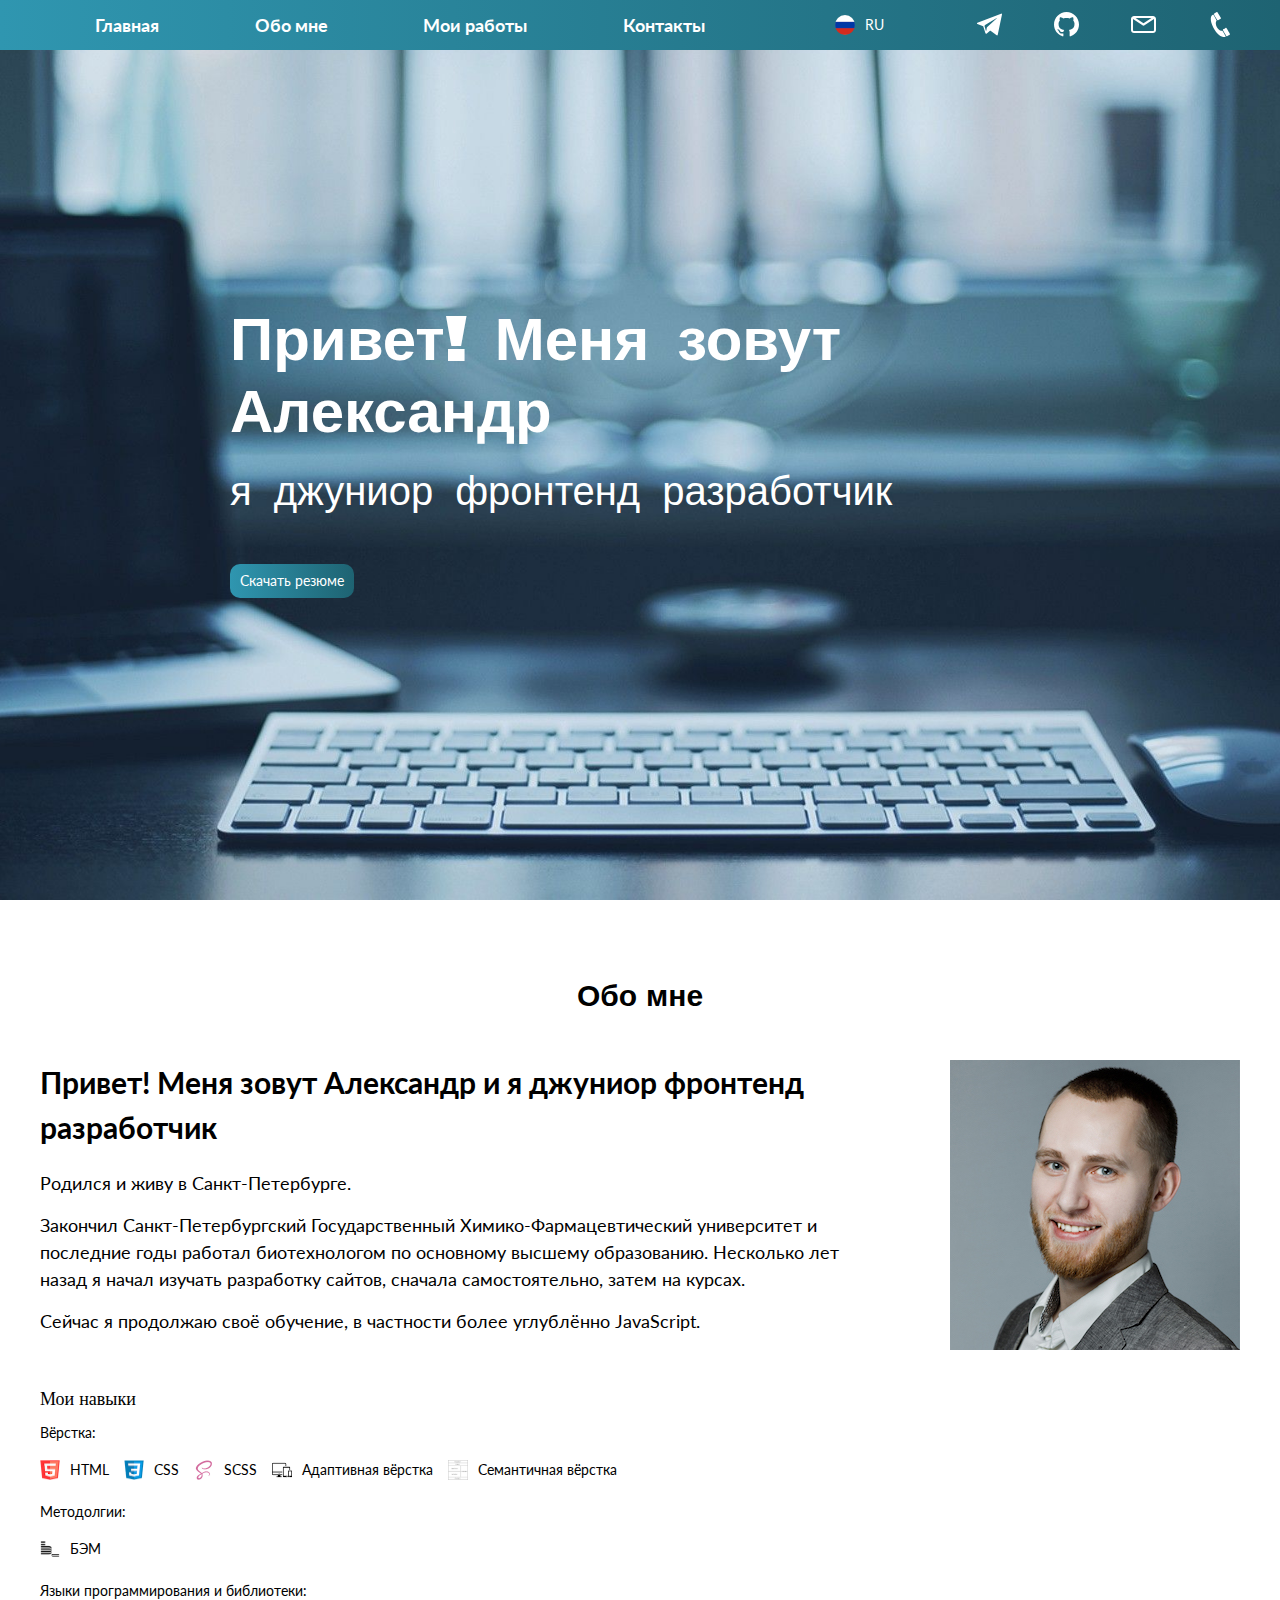
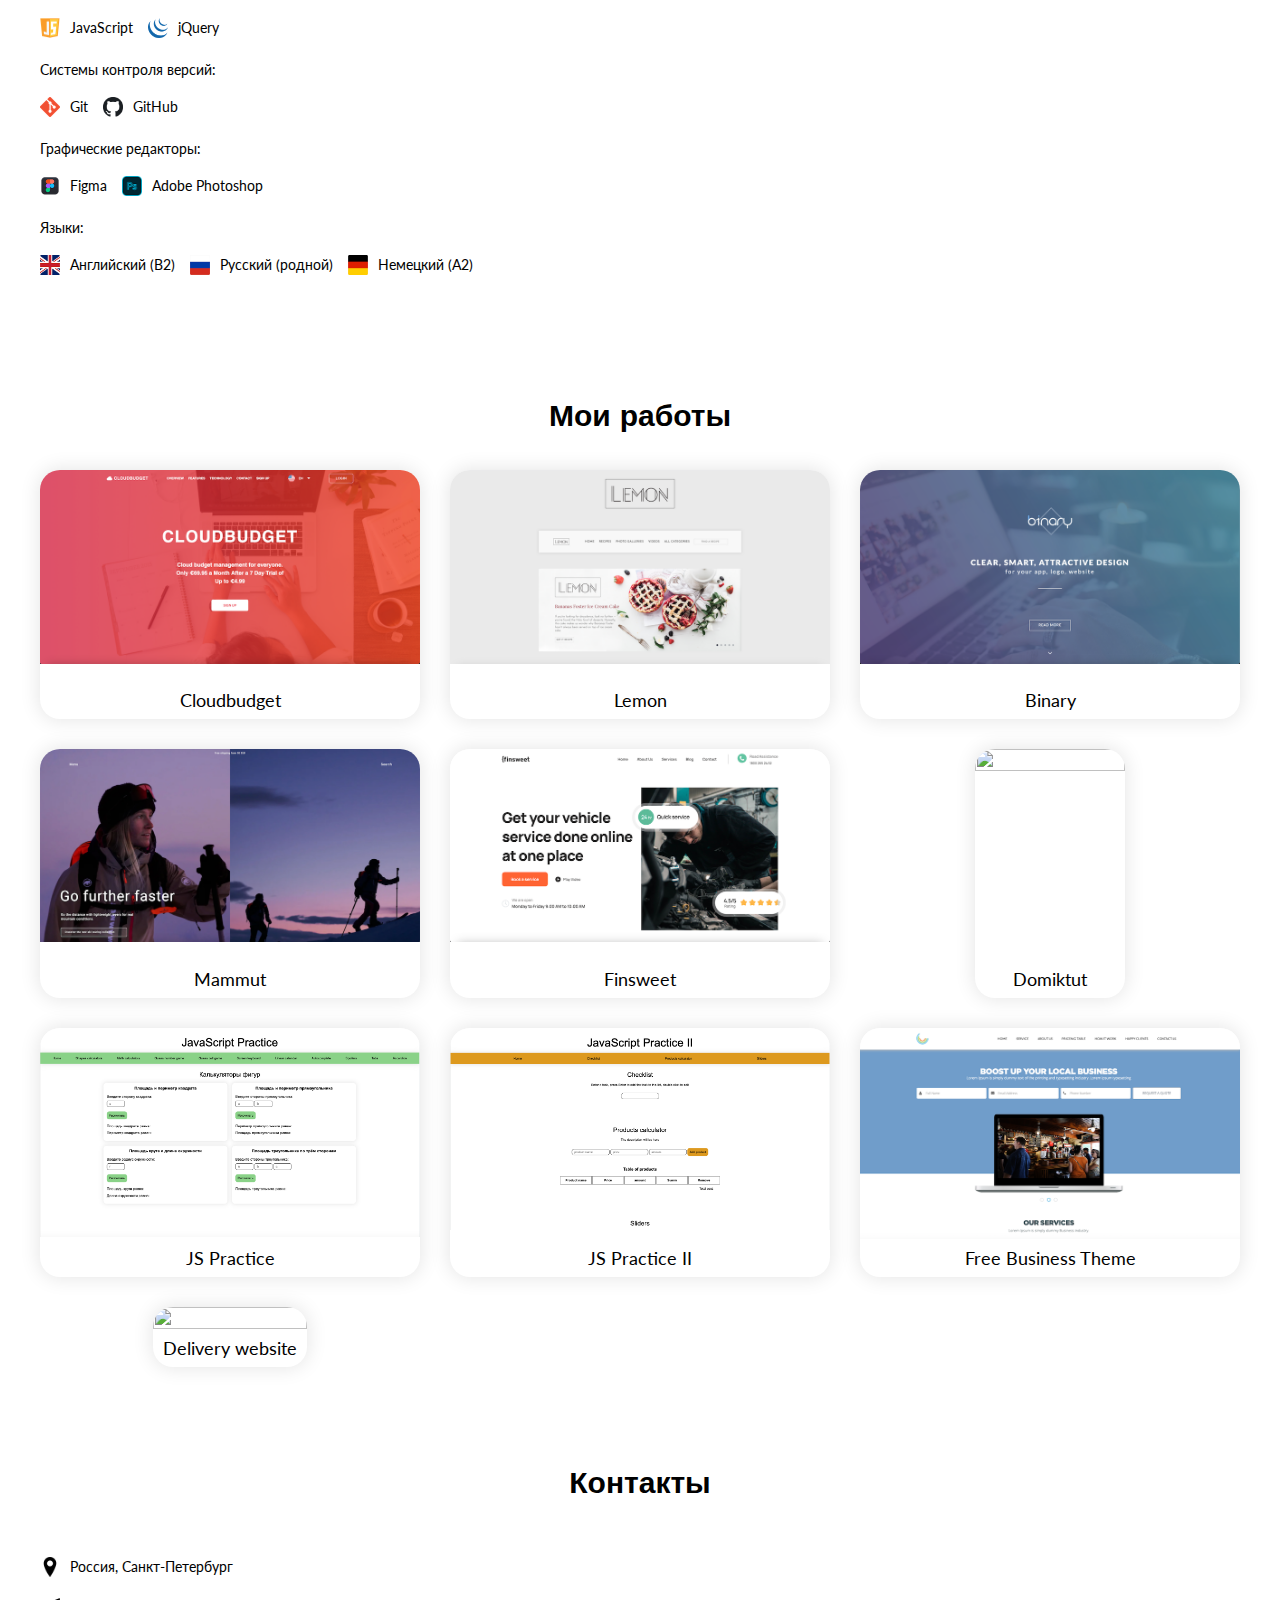
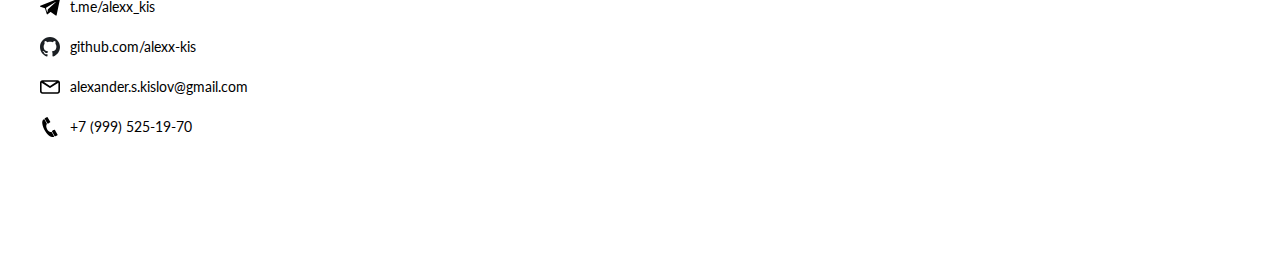
==== index-ru.html @ 4c034759 "+favicon" ====
<!DOCTYPE html>
<html lang="ru">

<head>
	<title>
		Portfolio Alex Kis
	</title>
	<meta http-equiv="Content-type" content='text/html;charset=UTF-8' />
	<link rel="stylesheet" href="css/style.css">
	<link rel="icon" href="favicon.ico" type="image/x-icon">
	<meta name="viewport" content="width=device-width, initial-scale=1.0">
</head>

<body>
	<div class="wrapper">

		<div class="header">
			<div class="container">
				<nav class="header__menu">
					<ul class="header__menu-list">
						<li class="header__menu-item">
							<a href="#" class="header__menu-link">Главная</a>
						</li>
						<li class="header__menu-item">
							<a href="#about" class="header__menu-link">Обо мне</a>
						</li>
						<li class="header__menu-item">
							<a href="#works" class="header__menu-link">Мои работы</a>
						</li>
						<li class="header__menu-item">
							<a href="#contact" class="header__menu-link">Контакты</a>
						</li>
					</ul>
					<div class="header__lang">
						<div class="header__lang-selected">
							<div class="header__lang-icon">
								<img src="./img/icons/rus.png" alt="">
							</div>
							<div class="header__lang-name">RU</div>
						</div>
						<div class="header__lang-dropdown lang__dropdown">
							<div class="lang__dropdown-item">
								<a href="index.html" class="lang__dropdown-link">
									<div class="lang__dropdown-icon">
										<img src="./img/icons/eng.png" alt="">
									</div>
									<div class="lang__dropdown-name">EN</div>
								</a>
							</div>
						</div>
					</div>
					<div class="header__socials">
						<ul class="header__socials-list">
							<li class="header__socials-item">
								<a href="https://t.me/alexx_kis" class="header__socials-link" target="_blank">
									<svg fill="#ffffff" height="25px" width="25px" version="1.1" id="Layer_1"
										xmlns="http://www.w3.org/2000/svg" xmlns:xlink="http://www.w3.org/1999/xlink"
										viewBox="0 0 300 300" xml:space="preserve">
										<g id="XMLID_496_">
											<path id="XMLID_497_" d="M5.299,144.645l69.126,25.8l26.756,86.047c1.712,5.511,8.451,7.548,12.924,3.891l38.532-31.412
											c4.039-3.291,9.792-3.455,14.013-0.391l69.498,50.457c4.785,3.478,11.564,0.856,12.764-4.926L299.823,29.22
											c1.31-6.316-4.896-11.585-10.91-9.259L5.218,129.402C-1.783,132.102-1.722,142.014,5.299,144.645z M96.869,156.711l135.098-83.207
											c2.428-1.491,4.926,1.792,2.841,3.726L123.313,180.87c-3.919,3.648-6.447,8.53-7.163,13.829l-3.798,28.146
											c-0.503,3.758-5.782,4.131-6.819,0.494l-14.607-51.325C89.253,166.16,91.691,159.907,96.869,156.711z" />
										</g>
									</svg>
								</a>
							</li>
							<li class="header__socials-item">
								<a href="https://github.com/alexx-kis" class="header__socials-link" target="_blank">
									<svg height="25px" width="25px" viewBox="0 0 1024 1024" fill="none"
										xmlns="http://www.w3.org/2000/svg">
										<path fill-rule="evenodd" clip-rule="evenodd"
											d="M8 0C3.58 0 0 3.58 0 8C0 11.54 2.29 14.53 5.47 15.59C5.87 15.66 6.02 15.42 6.02 15.21C6.02 15.02 6.01 14.39 6.01 13.72C4 14.09 3.48 13.23 3.32 12.78C3.23 12.55 2.84 11.84 2.5 11.65C2.22 11.5 1.82 11.13 2.49 11.12C3.12 11.11 3.57 11.7 3.72 11.94C4.44 13.15 5.59 12.81 6.05 12.6C6.12 12.08 6.33 11.73 6.56 11.53C4.78 11.33 2.92 10.64 2.92 7.58C2.92 6.71 3.23 5.99 3.74 5.43C3.66 5.23 3.38 4.41 3.82 3.31C3.82 3.31 4.49 3.1 6.02 4.13C6.66 3.95 7.34 3.86 8.02 3.86C8.7 3.86 9.38 3.95 10.02 4.13C11.55 3.09 12.22 3.31 12.22 3.31C12.66 4.41 12.38 5.23 12.3 5.43C12.81 5.99 13.12 6.7 13.12 7.58C13.12 10.65 11.25 11.33 9.47 11.53C9.76 11.78 10.01 12.26 10.01 13.01C10.01 14.08 10 14.94 10 15.21C10 15.42 10.15 15.67 10.55 15.59C13.71 14.53 16 11.53 16 8C16 3.58 12.42 0 8 0Z"
											transform="scale(64)" fill="white" />
									</svg>
								</a>
							</li>
							<li class="header__socials-item">
								<a href="mailto:alexander.s.kislov@gmail.com" class="header__socials-link"
									target="_blank">
									<svg fill="#ffffff" height="25px" width="25px" version="1.1" id="Capa_1"
										xmlns="http://www.w3.org/2000/svg" xmlns:xlink="http://www.w3.org/1999/xlink"
										viewBox="0 0 75.294 75.294" xml:space="preserve">
										<g>
											<path d="M66.097,12.089h-56.9C4.126,12.089,0,16.215,0,21.286v32.722c0,5.071,4.126,9.197,9.197,9.197h56.9
											c5.071,0,9.197-4.126,9.197-9.197V21.287C75.295,16.215,71.169,12.089,66.097,12.089z M61.603,18.089L37.647,33.523L13.691,18.089
											H61.603z M66.097,57.206h-56.9C7.434,57.206,6,55.771,6,54.009V21.457l29.796,19.16c0.04,0.025,0.083,0.042,0.124,0.065
											c0.043,0.024,0.087,0.047,0.131,0.069c0.231,0.119,0.469,0.215,0.712,0.278c0.025,0.007,0.05,0.01,0.075,0.016
											c0.267,0.063,0.537,0.102,0.807,0.102c0.001,0,0.002,0,0.002,0c0.002,0,0.003,0,0.004,0c0.27,0,0.54-0.038,0.807-0.102
											c0.025-0.006,0.05-0.009,0.075-0.016c0.243-0.063,0.48-0.159,0.712-0.278c0.044-0.022,0.088-0.045,0.131-0.069
											c0.041-0.023,0.084-0.04,0.124-0.065l29.796-19.16v32.551C69.295,55.771,67.86,57.206,66.097,57.206z" />
										</g>
									</svg>
								</a>
							</li>
							<li class="header__socials-item">
								<a href="tel:+79995251970" class="header__socials-link" target="_blank">
									<svg version="1.0" xmlns="http://www.w3.org/2000/svg" height="25px" width="25px"
										viewBox="0 0 997.000000 1280.000000" preserveAspectRatio="xMidYMid meet">
										<metadata>
											Created by potrace 1.15, written by Peter Selinger 2001-2017
										</metadata>
										<g transform="translate(0.000000,1280.000000) scale(0.100000,-0.100000)"
											fill="#ffffff" stroke="none">
											<path d="M3045 12782 c-27 -10 -230 -122 -450 -248 -220 -127 -506 -291 -635
									-364 -301 -171 -350 -219 -382 -374 -23 -106 -15 -124 273 -615 480 -820 1464
									-2453 1505 -2500 54 -59 132 -106 213 -127 113 -28 117 -27 650 279 262 151
									553 318 648 371 236 134 298 204 325 370 21 129 12 151 -211 521 -1045 1729
									-1554 2566 -1580 2597 -73 87 -245 131 -356 90z" />
											<path d="M1193 11440 c-530 -152 -892 -537 -1069 -1139 -285 -967 -66 -2490
									601 -4181 675 -1710 1696 -3334 2810 -4469 954 -971 1864 -1506 2775 -1632
									127 -18 508 -18 625 -1 218 33 412 85 604 161 86 35 177 76 189 86 5 4 -872
									1531 -975 1695 -105 168 -311 504 -630 1030 -170 279 -140 257 -293 219 -128
									-31 -394 -34 -545 -5 -331 61 -711 251 -1050 523 -139 111 -397 363 -527 513
									-197 228 -397 506 -563 785 -101 170 -151 270 -218 440 -168 426 -272 819
									-323 1220 -25 198 -23 540 5 722 53 353 178 647 377 890 30 36 52 68 50 72 -2
									3 -56 95 -120 204 -168 286 -414 732 -816 1477 -492 914 -776 1420 -795 1419
									-5 0 -56 -13 -112 -29z" />
											<path d="M7690 4686 c-19 -8 -237 -130 -485 -273 -247 -143 -533 -306 -635
									-363 -199 -113 -268 -169 -308 -251 -51 -105 -48 -215 7 -313 701 -1244 1679
									-2927 1734 -2984 18 -18 61 -48 97 -65 59 -29 73 -32 160 -32 l96 0 159 92
									c88 50 385 220 660 377 275 158 512 299 528 314 41 38 76 95 98 160 22 63 26
									199 7 253 -6 19 -100 185 -208 369 -109 184 -403 688 -655 1120 -656 1125
									-854 1460 -887 1502 -18 23 -55 50 -96 70 -57 28 -78 33 -152 35 -53 2 -98 -3
									-120 -11z" />
										</g>
									</svg>
								</a>
							</li>
						</ul>
					</div>
				</nav>
				<div class="burger">
					<div class="burger__line"></div>
					<div class="burger__line"></div>
					<div class="burger__line"></div>
				</div>
			</div>
		</div>

		<main class="main">
			<section class="main__hero hero">
				<div class="container">
					<div class="hero__inner">
						<div class="hero__heading main-heading">
							<h1 class="hero__heading-title main-heading__title">Привет! Меня зовут Александр</h1>
							<h2 class="hero__heading-subtitle main-heading__subtitle">я джуниор фронтенд разработчик
							</h2>
						</div>
						<a href="./docs/Резюме.pdf" class="hero__button" target="_blank">Скачать резюме</a>
					</div>
				</div>
			</section>

			<section class="main__about about" id="about">
				<div class="container">
					<h2 class="about__heading heading">Обо мне</h2>
					<div class="about__inner">
						<div class="about__info">
							<h3 class="about__title">Привет! Меня зовут Александр и я джуниор фронтенд разработчик</h3>
							<p class="about__text">Родился и живу в Санкт-Петербурге.</p>
							<p class="about__text">
								Закончил Санкт-Петербургский Государственный Химико-Фармацевтический университет и
								последние годы работал биотехнологом по основному высшему образованию. Несколько лет
								назад я начал изучать разработку сайтов,
								сначала самостоятельно, затем на курсах.
							</p>
							<p class="about__text">
								Сейчас я продолжаю своё обучение, в частности более углублённо JavaScript.
							</p>
						</div>
						<div class="about__image">
							<img src="./img/about/1743-sq.jpg" alt="">
						</div>
					</div>
					<div class="about__skills">
						<div class="about__skills-title">Мои навыки</div>
						<p class="about__skills-subtitle">Вёрстка:</p>
						<ul class="about__skills-list">
							<li class="about__skills-item">
								<div class="about__skills-icon">
									<img src="./img/about/html-icon.png" alt="">
								</div>
								<div class="about__skills-name">HTML</div>
							</li>
							<li class="about__skills-item">
								<div class="about__skills-icon">
									<img src="./img/about/css-icon.png" alt="">
								</div>
								<div class="about__skills-name">CSS</div>
							</li>
							<li class="about__skills-item">
								<div class="about__skills-icon">
									<img src="./img/about/scss-icon.png" alt="">
								</div>
								<div class="about__skills-name">SCSS</div>
							</li>
							<li class="about__skills-item">
								<div class="about__skills-icon">
									<img src="./img/about/adaptive-icon.png" alt="">
								</div>
								<div class="about__skills-name">Адаптивная вёрстка</div>
							</li>
							<li class="about__skills-item">
								<div class="about__skills-icon">
									<img src="./img/about/semantic-icon.png" alt="">
								</div>
								<div class="about__skills-name">Семантичная вёрстка</div>
							</li>
						</ul>
						<p class="about__skills-subtitle">Методолгии:</p>
						<ul class="about__skills-list">
							<li class="about__skills-item">
								<div class="about__skills-icon">
									<img src="./img/about/bem.png" alt="">
								</div>
								<div class="about__skills-name">БЭМ</div>
							</li>
						</ul>
						<p class="about__skills-subtitle">Языки программирования и библиотеки:</p>
						<ul class="about__skills-list">
							<li class="about__skills-item">
								<div class="about__skills-icon">
									<img src="./img/about/js-icon.png" alt="">
								</div>
								<div class="about__skills-name">JavaScript</div>
							</li>
							<li class="about__skills-item">
								<div class="about__skills-icon">
									<img src="./img/about/jq-icon.png" alt="">
								</div>
								<div class="about__skills-name">jQuery</div>
							</li>
						</ul>
						<p class="about__skills-subtitle">Системы контроля версий:</p>
						<ul class="about__skills-list">
							<li class="about__skills-item">
								<div class="about__skills-icon">
									<img src="./img/about/git-icon.png" alt="">
								</div>
								<div class="about__skills-name">Git</div>
							</li>
							<li class="about__skills-item">
								<div class="about__skills-icon">
									<img src="./img/about/github-icon.png" alt="">
								</div>
								<div class="about__skills-name">GitHub</div>
							</li>
						</ul>
						<p class="about__skills-subtitle">Графические редакторы:</p>
						<ul class="about__skills-list">
							<li class="about__skills-item">
								<div class="about__skills-icon">
									<img src="./img/about/figma-icon.png" alt="">
								</div>
								<div class="about__skills-name">Figma</div>
							</li>
							<li class="about__skills-item">
								<div class="about__skills-icon">
									<img src="./img/about/ps-icon.png" alt="">
								</div>
								<div class="about__skills-name">Adobe Photoshop</div>
							</li>
						</ul>
						<p class="about__skills-subtitle">Языки:</p>
						<ul class="about__skills-list">
							<li class="about__skills-item">
								<div class="about__skills-icon">
									<img src="./img/icons/eng.png" alt="">
								</div>
								<div class="about__skills-name">Английский (B2)</div>
							</li>
							<li class="about__skills-item">
								<div class="about__skills-icon">
									<img src="./img/icons/rus.png" alt="">
								</div>
								<div class="about__skills-name">Русский (родной)</div>
							</li>
							<li class="about__skills-item">
								<div class="about__skills-icon">
									<img src="./img/icons/ger.png" alt="">
								</div>
								<div class="about__skills-name">Немецкий (A2)</div>
							</li>
						</ul>
					</div>
				</div>
			</section>

			<section class="main__works works" id="works">
				<div class="container">
					<h2 class="works__heading heading">Мои работы</h2>
					<ul class="works__list">
						<li class="works__list-item">
							<a href="https://alexx-kis.github.io/cloudbudget/" target="_blank" class="works__list-link">
								<div class="works__list-img">
									<img src="./img/works/clodbudget-img.png" alt="">
								</div>
								<div class="works__list-title">Cloudbudget</div>
							</a>
						</li>
						<li class="works__list-item">
							<a href="https://alexx-kis.github.io/Lemon/" target="_blank" class="works__list-link">
								<div class="works__list-img">
									<img src="./img/works/lemon-img.png" alt="">
								</div>
								<div class="works__list-title">Lemon</div>
							</a>
						</li>
						<li class="works__list-item">
							<a href="https://alexx-kis.github.io/Binary/" target="_blank" class="works__list-link">
								<div class="works__list-img">
									<img src="./img/works/binary-img.png" alt="">
								</div>
								<div class="works__list-title">Binary</div>
							</a>
						</li>
						<li class="works__list-item">
							<a href="https://alexx-kis.github.io/Mammut/" target="_blank" class="works__list-link">
								<div class="works__list-img">
									<img src="./img/works/mammut-img.png" alt="">
								</div>
								<div class="works__list-title">Mammut</div>
							</a>
						</li>
						<li class="works__list-item">
							<a href="https://alexx-kis.github.io/finsweet/" target="_blank" class="works__list-link">
								<div class="works__list-img">
									<img src="./img/works/finsweet-img.png" alt="">
								</div>
								<div class="works__list-title">Finsweet</div>
							</a>
						</li>
						<li class="works__list-item">
							<a href="https://alexx-kis.github.io/domiktut/" target="_blank" class="works__list-link">
								<div class="works__list-img">
									<img src="./img/works/domiktut-img.png" alt="">
								</div>
								<div class="works__list-title">Domiktut</div>
							</a>
						</li>
						<li class="works__list-item">
							<a href="https://alexx-kis.github.io/js-practice/" target="_blank" class="works__list-link">
								<div class="works__list-img">
									<img src="./img/works/js-practice-img.png" alt="">
								</div>
								<div class="works__list-title">JS Practice</div>
							</a>
						</li>
						<li class="works__list-item">
							<a href="https://alexx-kis.github.io/js_practice_II/" target="_blank"
								class="works__list-link">
								<div class="works__list-img">
									<img src="./img/works/js-practice-ii-img.png" alt="">
								</div>
								<div class="works__list-title">JS Practice II</div>
							</a>
						</li>
						<li class="works__list-item">
							<a href="https://alexx-kis.github.io/Free-Business-Theme/" target="_blank"
								class="works__list-link">
								<div class="works__list-img">
									<img src="./img/works/free-business-theme.png" alt="">
								</div>
								<div class="works__list-title">Free Business Theme</div>
							</a>
						</li>
						<li class="works__list-item">
							<a href="https://alexx-kis.github.io/Delivery-Website/" target="_blank"
								class="works__list-link">
								<div class="works__list-img">
									<img src="./img/works/delivery-img.png" alt="">
								</div>
								<div class="works__list-title">Delivery website</div>
							</a>
						</li>
					</ul>
				</div>
			</section>

			<section class="main__contact contact" id="contact">
				<div class="container">
					<h2 class="contact__heading heading">Контакты</h2>
					<ul class="contact__info">
						<li class="contact__info-item">
							<div class="contact__info-icon">
								<img src="./img/contact/location-icon.png" alt="">
							</div>
							<div class="contact__info-text">Россия, Санкт-Петербург</div>
						</li>
						<li class="contact__info-item">
							<div class="contact__info-icon">
								<img src="./img/icons/telegram.svg" alt="">
							</div>
							<div class="contact__info-text">
								<a href="https://t.me/alexx_kis" class="contact__info-link">t.me/alexx_kis</a>
							</div>
						</li>
						<li class="contact__info-item">
							<div class="contact__info-icon">
								<img src="./img/icons/github.svg" alt="">
							</div>
							<div class="contact__info-text">
								<a href="https://github.com/alexx-kis"
									class="contact__info-link">github.com/alexx-kis</a>
							</div>
						</li>
						<li class="contact__info-item">
							<div class="contact__info-icon">
								<img src="./img/icons/email.svg" alt="">
							</div>
							<div class="contact__info-text">
								<a href="mailto:alexander.s.kislov@gmail.com"
									class="contact__info-link">alexander.s.kislov@gmail.com</a>
							</div>
						</li>
						<li class="contact__info-item">
							<div class="contact__info-icon">
								<img src="./img/icons/phone.svg" alt="">
							</div>
							<div class="contact__info-text">
								<a href="tel:+79995251970" class="contact__info-link">+7 (999) 525-19-70</a>
							</div>
						</li>

					</ul>
				</div>
			</section>

		</main>
	</div>
</body>

<script src="js/script.js"></script>

</html>
---- css/style.css ----
/*reset_styles*/
@import url("https://fonts.googleapis.com/css2?family=Lato:wght@400;700&display=swap");
@import url("https://fonts.googleapis.com/css2?family=Rubik+Pixels&display=swap");
* {
  margin: 0;
  padding: 0;
  border: 0;
}

*,
*:before,
*::after {
  -webkit-box-sizing: border-box;
  box-sizing: border-box;
}

:focus,
:active {
  outline: none;
}

a:focus,
a:active {
  outline: none;
}

nav,
footer,
header,
aside {
  display: block;
}

html,
body {
  height: 100%;
  width: 100%;
  font-size: 100%;
  line-height: 1;
  font-size: 14px;
  -ms-text-size-adjust: 100%;
  -moz-text-size-adjust: 100%;
  -webkit-text-size-adjust: 100%;
}

input,
button,
textarea {
  font-family: inherit;
}

input::-ms-clear {
  display: none;
}

button {
  cursor: pointer;
}

button::-moz-focus-inner {
  padding: 0;
  border: 0;
}

a,
a:visited {
  text-decoration: none;
}

a:hover {
  text-decoration: none;
}

ul li {
  list-style: none;
}

img {
  vertical-align: top;
}

h1,
h2,
h3,
h4,
h5,
h6 {
  font-size: inherit;
  font-weight: 400;
}

/*==================================== FONTS ====================================*/
/*==================================== FONTS ====================================*/
@font-face {
  font-family: druk;
  src: url("../fonts/Druk-Wide-Bold.woff") format("woff");
  src: url("../fonts/Druk-Wide-Bold.woff2") format("woff2");
}
@font-face {
  font-family: "20-db";
  src: url("../fonts/20-db.woff") format("woff");
  src: url("../fonts/20-db.woff2") format("woff2");
}
html {
  scroll-behavior: smooth;
  font-family: lato, Arial, Helvetica, sans-serif;
}
html ::-webkit-scrollbar {
  width: 0;
}

a {
  color: inherit;
}

.wrapper {
  min-height: 100%;
  width: 100%;
  overflow: hidden;
}

.container {
  max-width: 1260px;
  padding: 0 30px;
  margin: 0 auto;
  height: 100%;
}

.main-heading {
  word-spacing: 10px;
  line-height: 1.2;
}
.main-heading__title {
  font-size: 60px;
  font-family: druk, Arial, Helvetica, sans-serif;
  font-weight: 700;
  margin-bottom: 20px;
  color: #fff;
}
.main-heading__subtitle {
  font-family: druk, Arial, Helvetica, sans-serif;
  color: #fff;
  font-size: 40px;
}

.heading {
  font-family: druk, Arial, Helvetica, sans-serif;
  font-weight: 900;
  font-size: 30px;
  padding: 20px;
  text-align: center;
}

.burger {
  display: none;
}

/*==================================== HEADER ====================================*/
/*==================================== HEADER ====================================*/
.header {
  position: fixed;
  width: 100%;
  background: -webkit-gradient(linear, right top, left top, from(#1e6372), to(#2f96b0));
  background: -o-linear-gradient(right, #1e6372, #2f96b0);
  background: linear-gradient(to left, #1e6372, #2f96b0);
  z-index: 2;
}
.header .container {
  padding: 0;
  max-width: 1920px;
}
.header__menu {
  width: 100%;
  display: -webkit-box;
  display: -ms-flexbox;
  display: flex;
  -webkit-box-pack: justify;
      -ms-flex-pack: justify;
          justify-content: space-between;
}
.header__menu-list {
  display: -webkit-box;
  display: -ms-flexbox;
  display: flex;
  -webkit-box-pack: space-evenly;
      -ms-flex-pack: space-evenly;
          justify-content: space-evenly;
  -webkit-box-align: center;
      -ms-flex-align: center;
          align-items: center;
  height: 50px;
  -webkit-box-flex: 1;
      -ms-flex: 1 1 auto;
          flex: 1 1 auto;
  max-width: 800px;
}
.header__menu-link {
  color: #fff;
  -webkit-transition: all 0.3s;
  -o-transition: all 0.3s;
  transition: all 0.3s;
  font-weight: 700;
  font-size: 18px;
}
.header__menu-link:hover {
  color: #ff9500;
}
.header__lang {
  width: 80px;
  cursor: pointer;
  position: relative;
  display: -webkit-box;
  display: -ms-flexbox;
  display: flex;
  padding: 10px;
}
.header__lang:hover .lang__dropdown {
  visibility: visible;
  opacity: 1;
}
.header__lang-selected {
  display: -webkit-box;
  display: -ms-flexbox;
  display: flex;
  -webkit-box-align: center;
      -ms-flex-align: center;
          align-items: center;
}
.header__lang-icon {
  margin-right: 10px;
}
.header__lang-icon img {
  border-radius: 50%;
  width: 20px;
  height: 20px;
}
.header__lang-name {
  color: #fff;
}
.header__socials {
  max-width: 350px;
  -webkit-box-flex: 1;
      -ms-flex: 1 1 auto;
          flex: 1 1 auto;
}
.header__socials-list {
  display: -webkit-box;
  display: -ms-flexbox;
  display: flex;
  -webkit-box-pack: space-evenly;
      -ms-flex-pack: space-evenly;
          justify-content: space-evenly;
  -webkit-box-align: center;
      -ms-flex-align: center;
          align-items: center;
  height: 100%;
}
.header__socials-item {
  padding: 0 5px;
}
.header__socials-link {
  display: block;
}
.header__socials-link svg path {
  -webkit-transition: all 0.3s;
  -o-transition: all 0.3s;
  transition: all 0.3s;
}
.header__socials-link:hover svg path {
  fill: #ff9500;
}

.lang__dropdown {
  border-radius: 0px 0px 10px 10px;
  background: #247688;
  width: 80px;
  padding: 10px;
  position: absolute;
  top: 50px;
  left: -1px;
  visibility: hidden;
  opacity: 0;
  -webkit-transition: all 0.3s;
  -o-transition: all 0.3s;
  transition: all 0.3s;
}
.lang__dropdown-link {
  display: -webkit-box;
  display: -ms-flexbox;
  display: flex;
  -webkit-box-align: center;
      -ms-flex-align: center;
          align-items: center;
}
.lang__dropdown-link:hover .lang__dropdown-name {
  color: #ff9500;
}
.lang__dropdown-icon {
  margin-right: 10px;
}
.lang__dropdown-icon img {
  border-radius: 50%;
  width: 20px;
  height: 20px;
}
.lang__dropdown-name {
  color: #fff;
  -webkit-transition: all 0.3s;
  -o-transition: all 0.3s;
  transition: all 0.3s;
}

/*==================================== HERO ====================================*/
/*==================================== HERO ====================================*/
.hero {
  height: 100vh;
  background: url("../img/hero/bg.jpg") no-repeat center 100%/cover;
}
.hero__inner {
  display: -webkit-box;
  display: -ms-flexbox;
  display: flex;
  -webkit-box-orient: vertical;
  -webkit-box-direction: normal;
      -ms-flex-direction: column;
          flex-direction: column;
  -webkit-box-pack: center;
      -ms-flex-pack: center;
          justify-content: center;
  -webkit-box-align: center;
      -ms-flex-align: center;
          align-items: center;
  height: 100%;
  max-width: 820px;
  margin: 0 auto;
}
.hero__heading {
  margin-bottom: 50px;
}
.hero__button {
  display: block;
  color: #fff;
  background: -webkit-gradient(linear, right top, left top, from(#1e6372), to(#2f96b0));
  background: -o-linear-gradient(right, #1e6372, #2f96b0);
  background: linear-gradient(to left, #1e6372, #2f96b0);
  padding: 10px;
  border-radius: 10px;
  -ms-flex-item-align: start;
      align-self: flex-start;
  max-width: 200px;
}

/*==================================== ABOUT ====================================*/
/*==================================== ABOUT ====================================*/
.about {
  padding: 60px 0 20px;
}
.about__heading {
  margin-bottom: 30px;
}
.about__inner {
  display: -webkit-box;
  display: -ms-flexbox;
  display: flex;
  -webkit-box-pack: justify;
      -ms-flex-pack: justify;
          justify-content: space-between;
}
.about__info {
  max-width: 820px;
  margin-right: 20px;
  line-height: 1.5;
}
.about__title {
  font-weight: 700;
  font-size: 30px;
  margin-bottom: 20px;
}
.about__text {
  font-size: 18px;
  margin-bottom: 15px;
}
.about__icon img {
  width: 27px;
  height: 27px;
}
.about__skills {
  margin-top: 40px;
}
.about__skills--narrow {
  display: none;
}
.about__skills-title {
  font-family: druk;
  margin-bottom: 18px;
  font-size: 18px;
}
.about__skills-subtitle {
  margin-bottom: 20px;
}
.about__skills-list {
  display: -webkit-box;
  display: -ms-flexbox;
  display: flex;
  -ms-flex-wrap: wrap;
      flex-wrap: wrap;
  margin-bottom: 10px;
}
.about__skills-item {
  display: -webkit-box;
  display: -ms-flexbox;
  display: flex;
  -webkit-box-align: center;
      -ms-flex-align: center;
          align-items: center;
  margin-bottom: 15px;
  margin-right: 15px;
}
.about__skills-icon img {
  width: 20px;
  height: 20px;
}
.about__skills-name {
  margin-left: 10px;
}
.about__image img {
  -o-object-fit: cover;
     object-fit: cover;
}

/*==================================== WORKS ====================================*/
/*==================================== WORKS ====================================*/
.works {
  padding: 60px 0 20px;
}
.works__heading {
  margin-bottom: 20px;
}
.works__list {
  display: grid;
  grid-template: repeat(3, 1fr)/repeat(3, 1fr);
  justify-items: center;
  gap: 30px;
}
.works__list-item {
  -webkit-box-shadow: 0px 0px 20px 1px #e5e5e5;
          box-shadow: 0px 0px 20px 1px #e5e5e5;
  border-radius: 20px;
  overflow: hidden;
  min-width: 150px;
}
.works__list-link {
  display: -webkit-box;
  display: -ms-flexbox;
  display: flex;
  -webkit-box-orient: vertical;
  -webkit-box-direction: normal;
      -ms-flex-direction: column;
          flex-direction: column;
  -webkit-box-pack: justify;
      -ms-flex-pack: justify;
          justify-content: space-between;
  height: 100%;
}
.works__list-link:hover img {
  -webkit-transform: scale(1.1);
      -ms-transform: scale(1.1);
          transform: scale(1.1);
}
.works__list-img img {
  width: 100%;
  height: 100%;
  -o-object-fit: 100%;
     object-fit: 100%;
  -webkit-transition: all 0.3s;
  -o-transition: all 0.3s;
  transition: all 0.3s;
}
.works__list-title {
  font-size: 18px;
  text-align: center;
  padding: 10px;
}

/*==================================== CONTACTS ====================================*/
/*==================================== CONTACTS ====================================*/
.contact {
  padding: 60px 0;
}
.contact__info {
  padding: 40px 0;
}
.contact__info-item {
  display: -webkit-box;
  display: -ms-flexbox;
  display: flex;
  -webkit-box-align: center;
      -ms-flex-align: center;
          align-items: center;
  margin-bottom: 20px;
}
.contact__info-icon {
  margin-right: 10px;
}
.contact__info-icon img {
  width: 20px;
  height: 20px;
}
.contact__info-link {
  -webkit-transition: all 0.3s;
  -o-transition: all 0.3s;
  transition: all 0.3s;
}
.contact__info-link:hover {
  color: #ff9500;
}

/*==================================== MEDIA ====================================*/
/*==================================== MEDIA ====================================*/
/*==================================== MEDIA ====================================*/
/*==================================== MEDIA ====================================*/
/*------------------------------ 900 ------------------------------*/
@media (max-width: 900px) {
  .about__title {
    font-size: 26px;
  }
  .about__text {
    font-size: 16px;
  }
}
/*------------------------------ 660 ------------------------------*/
@media (max-width: 660px) {
  .header__socials {
    display: none;
  }
  .about__inner {
    -webkit-box-orient: vertical;
    -webkit-box-direction: normal;
        -ms-flex-direction: column;
            flex-direction: column;
  }
  .about__image img {
    width: 100%;
    max-width: 290px;
  }
}
/*------------------------------ 600 ------------------------------*/
@media (max-width: 600px) {
  .works__list {
    grid-template: repeat(3, 1fr)/repeat(2, 1fr);
  }
}
/*------------------------------ 500 ------------------------------*/
@media (max-width: 500px) {
  .header__heading {
    margin-bottom: 0;
    -webkit-box-flex: 1;
        -ms-flex: 1 1 auto;
            flex: 1 1 auto;
  }
  .header__menu {
    -webkit-transform: translateX(100%);
        -ms-transform: translateX(100%);
            transform: translateX(100%);
    background: -webkit-gradient(linear, right top, left top, from(#1e6372), to(#2f96b0));
    background: -o-linear-gradient(right, #1e6372, #2f96b0);
    background: linear-gradient(to left, #1e6372, #2f96b0);
    width: 100%;
    top: 0;
    bottom: 0;
    left: 0;
    position: fixed;
    -webkit-transition: all 0.3s;
    -o-transition: all 0.3s;
    transition: all 0.3s;
    -webkit-box-orient: vertical;
    -webkit-box-direction: normal;
        -ms-flex-direction: column;
            flex-direction: column;
    -webkit-box-pack: space-evenly;
        -ms-flex-pack: space-evenly;
            justify-content: space-evenly;
  }
  .header__menu-list {
    -webkit-box-orient: vertical;
    -webkit-box-direction: normal;
        -ms-flex-direction: column;
            flex-direction: column;
    height: 200px;
    -webkit-box-flex: 0;
        -ms-flex: 0 1 auto;
            flex: 0 1 auto;
  }
  .header__menu--open {
    z-index: 2;
    -webkit-transform: translateX(0%);
        -ms-transform: translateX(0%);
            transform: translateX(0%);
  }
  .header__lang {
    margin: 0 auto;
  }
  .lang__dropdown {
    margin: 0 auto;
    background: transparent;
  }
  .burger {
    background: #fff;
    border-radius: 50%;
    -webkit-box-shadow: 0px 0px 20px 0px #afafaf;
            box-shadow: 0px 0px 20px 0px #afafaf;
    cursor: pointer;
    width: 50px;
    height: 50px;
    display: -webkit-box;
    display: -ms-flexbox;
    display: flex;
    -webkit-box-orient: vertical;
    -webkit-box-direction: normal;
        -ms-flex-direction: column;
            flex-direction: column;
    -webkit-box-align: center;
        -ms-flex-align: center;
            align-items: center;
    -webkit-box-pack: center;
        -ms-flex-pack: center;
            justify-content: center;
    z-index: 1000;
    position: absolute;
    top: 15px;
    right: 15px;
    -webkit-transition: all 0.3s;
    -o-transition: all 0.3s;
    transition: all 0.3s;
  }
  .burger__line {
    -webkit-transition: all 0.3s;
    -o-transition: all 0.3s;
    transition: all 0.3s;
    width: 24px;
    height: 4px;
    background: #000;
    border-radius: 4px;
    margin: 3px 0;
  }
  .burger--active {
    -webkit-box-pack: center;
        -ms-flex-pack: center;
            justify-content: center;
    -webkit-transform: rotate(45deg);
        -ms-transform: rotate(45deg);
            transform: rotate(45deg);
  }
  .burger--active .burger__line:first-child, .burger--active .burger__line:last-child {
    position: absolute;
    -webkit-transform: rotate(90deg);
        -ms-transform: rotate(90deg);
            transform: rotate(90deg);
  }
}
/*------------------------------ 450 ------------------------------*/
@media (max-width: 450px) {
  .header__socials {
    display: none;
  }
  .contact {
    padding: 60px 0;
  }
  .contact__heading {
    margin-bottom: 20px;
  }
  .contact__socials {
    -webkit-box-flex: 1;
        -ms-flex: 1 1 auto;
            flex: 1 1 auto;
  }
  .contact__socials-list {
    display: -webkit-box;
    display: -ms-flexbox;
    display: flex;
    -webkit-box-pack: space-evenly;
        -ms-flex-pack: space-evenly;
            justify-content: space-evenly;
    -webkit-box-align: center;
        -ms-flex-align: center;
            align-items: center;
    height: 100%;
  }
  .contact__socials-item {
    padding: 0 5px;
  }
  .contact__socials-link {
    display: block;
  }
  .contact__socials-link svg path {
    -webkit-transition: all 0.3s;
    -o-transition: all 0.3s;
    transition: all 0.3s;
  }
  .contact__socials-link:hover svg path {
    fill: #ff9500;
  }
}
/*------------------------------ 400 ------------------------------*/
@media (max-width: 400px) {
  .main-heading__title {
    font-size: 40px;
  }
  .main-heading__subtitle {
    font-size: 30px;
  }
  .works {
    padding-top: 100px;
  }
  .works__list {
    display: -webkit-box;
    display: -ms-flexbox;
    display: flex;
    -webkit-box-orient: vertical;
    -webkit-box-direction: normal;
        -ms-flex-direction: column;
            flex-direction: column;
  }
}
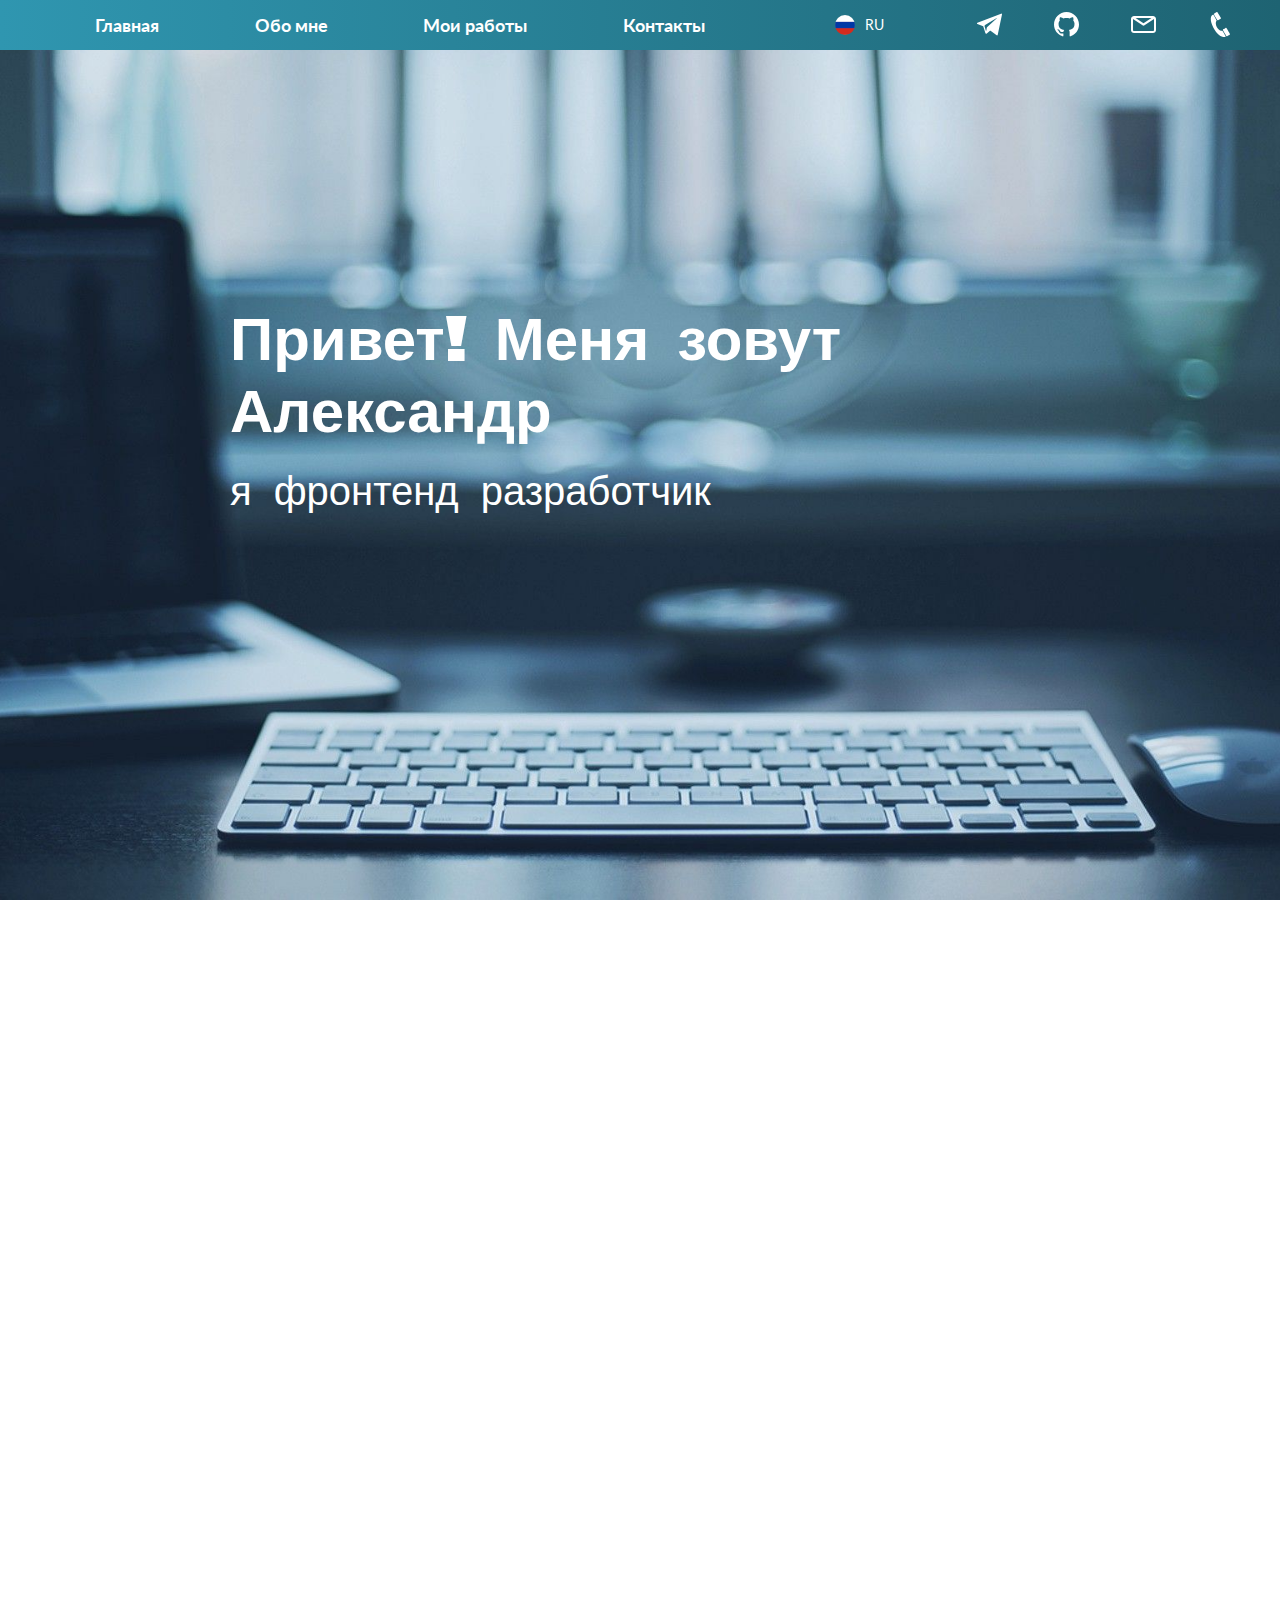
==== commit 5325b81a: "add animation to all" ====
--- a/index-ru.html
+++ b/index-ru.html
@@ -145,7 +145,7 @@
 					<div class="hero__inner">
 						<div class="hero__heading main-heading">
 							<h1 class="hero__heading-title main-heading__title">Привет! Меня зовут Александр</h1>
-							<h2 class="hero__heading-subtitle main-heading__subtitle">я джуниор фронтенд разработчик
+							<h2 class="hero__heading-subtitle main-heading__subtitle">я фронтенд разработчик
 							</h2>
 						</div>
 						<a href="./docs/Резюме.pdf" class="hero__button" target="_blank">Скачать резюме</a>
@@ -155,29 +155,29 @@
 
 			<section class="main__about about" id="about">
 				<div class="container">
-					<h2 class="about__heading heading">Обо мне</h2>
+					<h2 class="about__heading heading anim-item anim-no-hide">Обо мне</h2>
 					<div class="about__inner">
 						<div class="about__info">
-							<h3 class="about__title">Привет! Меня зовут Александр и я джуниор фронтенд разработчик</h3>
-							<p class="about__text">Родился и живу в Санкт-Петербурге.</p>
-							<p class="about__text">
+							<h3 class="about__title anim-item anim-no-hide">Привет! Меня зовут Александр и я фронтенд разработчик</h3>
+							<p class="about__text anim-item anim-no-hide">Родился и живу в Санкт-Петербурге.</p>
+							<p class="about__text anim-item anim-no-hide">
 								Закончил Санкт-Петербургский Государственный Химико-Фармацевтический университет и
 								последние годы работал биотехнологом по основному высшему образованию. Несколько лет
 								назад я начал изучать разработку сайтов,
 								сначала самостоятельно, затем на курсах.
 							</p>
-							<p class="about__text">
+							<p class="about__text anim-item anim-no-hide">
 								Сейчас я продолжаю своё обучение, в частности более углублённо JavaScript.
 							</p>
 						</div>
-						<div class="about__image">
+						<div class="about__image anim-item anim-no-hide">
 							<img src="./img/about/1743-sq.jpg" alt="">
 						</div>
 					</div>
 					<div class="about__skills">
-						<div class="about__skills-title">Мои навыки</div>
-						<p class="about__skills-subtitle">Вёрстка:</p>
-						<ul class="about__skills-list">
+						<div class="about__skills-title anim-item anim-no-hide">Мои навыки</div>
+						<p class="about__skills-subtitle anim-item anim-no-hide">Вёрстка:</p>
+						<ul class="about__skills-list anim-item anim-no-hide">
 							<li class="about__skills-item">
 								<div class="about__skills-icon">
 									<img src="./img/about/html-icon.png" alt="">
@@ -209,8 +209,8 @@
 								<div class="about__skills-name">Семантичная вёрстка</div>
 							</li>
 						</ul>
-						<p class="about__skills-subtitle">Методолгии:</p>
-						<ul class="about__skills-list">
+						<p class="about__skills-subtitle anim-item anim-no-hide">Методолгии:</p>
+						<ul class="about__skills-list anim-item anim-no-hide">
 							<li class="about__skills-item">
 								<div class="about__skills-icon">
 									<img src="./img/about/bem.png" alt="">
@@ -218,8 +218,8 @@
 								<div class="about__skills-name">БЭМ</div>
 							</li>
 						</ul>
-						<p class="about__skills-subtitle">Языки программирования и библиотеки:</p>
-						<ul class="about__skills-list">
+						<p class="about__skills-subtitle anim-item anim-no-hide">Языки программирования и библиотеки:</p>
+						<ul class="about__skills-list anim-item anim-no-hide">
 							<li class="about__skills-item">
 								<div class="about__skills-icon">
 									<img src="./img/about/js-icon.png" alt="">
@@ -233,8 +233,8 @@
 								<div class="about__skills-name">jQuery</div>
 							</li>
 						</ul>
-						<p class="about__skills-subtitle">Системы контроля версий:</p>
-						<ul class="about__skills-list">
+						<p class="about__skills-subtitle anim-item anim-no-hide">Системы контроля версий:</p>
+						<ul class="about__skills-list anim-item anim-no-hide">
 							<li class="about__skills-item">
 								<div class="about__skills-icon">
 									<img src="./img/about/git-icon.png" alt="">
@@ -248,8 +248,8 @@
 								<div class="about__skills-name">GitHub</div>
 							</li>
 						</ul>
-						<p class="about__skills-subtitle">Графические редакторы:</p>
-						<ul class="about__skills-list">
+						<p class="about__skills-subtitle anim-item anim-no-hide">Графические редакторы:</p>
+						<ul class="about__skills-list anim-item anim-no-hide">
 							<li class="about__skills-item">
 								<div class="about__skills-icon">
 									<img src="./img/about/figma-icon.png" alt="">
@@ -263,8 +263,8 @@
 								<div class="about__skills-name">Adobe Photoshop</div>
 							</li>
 						</ul>
-						<p class="about__skills-subtitle">Языки:</p>
-						<ul class="about__skills-list">
+						<p class="about__skills-subtitle anim-item anim-no-hide">Языки:</p>
+						<ul class="about__skills-list anim-item anim-no-hide">
 							<li class="about__skills-item">
 								<div class="about__skills-icon">
 									<img src="./img/icons/eng.png" alt="">
@@ -290,9 +290,9 @@
 
 			<section class="main__works works" id="works">
 				<div class="container">
-					<h2 class="works__heading heading">Мои работы</h2>
+					<h2 class="works__heading heading anim-item anim-no-hide">Мои работы</h2>
 					<ul class="works__list">
-						<li class="works__list-item">
+						<li class="works__list-item anim-item anim-no-hide">
 							<a href="https://alexx-kis.github.io/cloudbudget/" target="_blank" class="works__list-link">
 								<div class="works__list-img">
 									<img src="./img/works/clodbudget-img.png" alt="">
@@ -300,7 +300,7 @@
 								<div class="works__list-title">Cloudbudget</div>
 							</a>
 						</li>
-						<li class="works__list-item">
+						<li class="works__list-item anim-item anim-no-hide">
 							<a href="https://alexx-kis.github.io/Lemon/" target="_blank" class="works__list-link">
 								<div class="works__list-img">
 									<img src="./img/works/lemon-img.png" alt="">
@@ -308,7 +308,7 @@
 								<div class="works__list-title">Lemon</div>
 							</a>
 						</li>
-						<li class="works__list-item">
+						<li class="works__list-item anim-item anim-no-hide">
 							<a href="https://alexx-kis.github.io/Binary/" target="_blank" class="works__list-link">
 								<div class="works__list-img">
 									<img src="./img/works/binary-img.png" alt="">
@@ -316,7 +316,7 @@
 								<div class="works__list-title">Binary</div>
 							</a>
 						</li>
-						<li class="works__list-item">
+						<li class="works__list-item anim-item anim-no-hide">
 							<a href="https://alexx-kis.github.io/Mammut/" target="_blank" class="works__list-link">
 								<div class="works__list-img">
 									<img src="./img/works/mammut-img.png" alt="">
@@ -324,7 +324,7 @@
 								<div class="works__list-title">Mammut</div>
 							</a>
 						</li>
-						<li class="works__list-item">
+						<li class="works__list-item anim-item anim-no-hide">
 							<a href="https://alexx-kis.github.io/finsweet/" target="_blank" class="works__list-link">
 								<div class="works__list-img">
 									<img src="./img/works/finsweet-img.png" alt="">
@@ -332,7 +332,7 @@
 								<div class="works__list-title">Finsweet</div>
 							</a>
 						</li>
-						<li class="works__list-item">
+						<li class="works__list-item anim-item anim-no-hide">
 							<a href="https://alexx-kis.github.io/domiktut/" target="_blank" class="works__list-link">
 								<div class="works__list-img">
 									<img src="./img/works/domiktut-img.png" alt="">
@@ -340,7 +340,7 @@
 								<div class="works__list-title">Domiktut</div>
 							</a>
 						</li>
-						<li class="works__list-item">
+						<li class="works__list-item anim-item anim-no-hide">
 							<a href="https://alexx-kis.github.io/js-practice/" target="_blank" class="works__list-link">
 								<div class="works__list-img">
 									<img src="./img/works/js-practice-img.png" alt="">
@@ -348,7 +348,7 @@
 								<div class="works__list-title">JS Practice</div>
 							</a>
 						</li>
-						<li class="works__list-item">
+						<li class="works__list-item anim-item anim-no-hide">
 							<a href="https://alexx-kis.github.io/js_practice_II/" target="_blank"
 								class="works__list-link">
 								<div class="works__list-img">
@@ -357,7 +357,7 @@
 								<div class="works__list-title">JS Practice II</div>
 							</a>
 						</li>
-						<li class="works__list-item">
+						<li class="works__list-item anim-item anim-no-hide">
 							<a href="https://alexx-kis.github.io/Free-Business-Theme/" target="_blank"
 								class="works__list-link">
 								<div class="works__list-img">
@@ -366,7 +366,7 @@
 								<div class="works__list-title">Free Business Theme</div>
 							</a>
 						</li>
-						<li class="works__list-item">
+						<li class="works__list-item anim-item anim-no-hide">
 							<a href="https://alexx-kis.github.io/Delivery-Website/" target="_blank"
 								class="works__list-link">
 								<div class="works__list-img">
@@ -381,8 +381,8 @@
 
 			<section class="main__contact contact" id="contact">
 				<div class="container">
-					<h2 class="contact__heading heading">Контакты</h2>
-					<ul class="contact__info">
+					<h2 class="contact__heading heading anim-item anim-no-hide">Контакты</h2>
+					<ul class="contact__info anim-item anim-no-hide">
 						<li class="contact__info-item">
 							<div class="contact__info-icon">
 								<img src="./img/contact/location-icon.png" alt="">
--- a/css/style.css
+++ b/css/style.css
@@ -336,6 +336,10 @@
 }
 .hero__heading {
   margin-bottom: 50px;
+  -ms-flex-item-align: start;
+      align-self: flex-start;
+  -webkit-animation: slide-to-right 1s ease 0s 1 normal forwards;
+          animation: slide-to-right 1s ease 0s 1 normal forwards;
 }
 .hero__button {
   display: block;
@@ -348,8 +352,39 @@
   -ms-flex-item-align: start;
       align-self: flex-start;
   max-width: 200px;
-}
-
+  -webkit-animation: slide-to-right 1s ease 0.5s 1 normal forwards;
+          animation: slide-to-right 1s ease 0.5s 1 normal forwards;
+  opacity: 0;
+  -webkit-transform: translateX(-100px);
+      -ms-transform: translateX(-100px);
+          transform: translateX(-100px);
+}
+
+@-webkit-keyframes slide-to-right {
+  from {
+    opacity: 0;
+    -webkit-transform: translateX(-100px);
+            transform: translateX(-100px);
+  }
+  to {
+    opacity: 1;
+    -webkit-transform: translateX(0%);
+            transform: translateX(0%);
+  }
+}
+
+@keyframes slide-to-right {
+  from {
+    opacity: 0;
+    -webkit-transform: translateX(-100px);
+            transform: translateX(-100px);
+  }
+  to {
+    opacity: 1;
+    -webkit-transform: translateX(0%);
+            transform: translateX(0%);
+  }
+}
 /*==================================== ABOUT ====================================*/
 /*==================================== ABOUT ====================================*/
 .about {
@@ -357,6 +392,13 @@
 }
 .about__heading {
   margin-bottom: 30px;
+  -webkit-transform: translate(0px, -100px);
+      -ms-transform: translate(0px, -100px);
+          transform: translate(0px, -100px);
+  opacity: 0;
+  -webkit-transition: all 0.8s;
+  -o-transition: all 0.8s;
+  transition: all 0.8s;
 }
 .about__inner {
   display: -webkit-box;
@@ -375,10 +417,24 @@
   font-weight: 700;
   font-size: 30px;
   margin-bottom: 20px;
+  -webkit-transform: translate(-100px, 0%);
+      -ms-transform: translate(-100px, 0%);
+          transform: translate(-100px, 0%);
+  opacity: 0;
+  -webkit-transition: all 0.8s;
+  -o-transition: all 0.8s;
+  transition: all 0.8s;
 }
 .about__text {
   font-size: 18px;
   margin-bottom: 15px;
+  -webkit-transform: translate(-100px, 0%);
+      -ms-transform: translate(-100px, 0%);
+          transform: translate(-100px, 0%);
+  opacity: 0;
+  -webkit-transition: all 0.8s;
+  -o-transition: all 0.8s;
+  transition: all 0.8s;
 }
 .about__icon img {
   width: 27px;
@@ -394,9 +450,23 @@
   font-family: druk;
   margin-bottom: 18px;
   font-size: 18px;
+  -webkit-transform: translate(-100px, 0%);
+      -ms-transform: translate(-100px, 0%);
+          transform: translate(-100px, 0%);
+  opacity: 0;
+  -webkit-transition: all 0.8s;
+  -o-transition: all 0.8s;
+  transition: all 0.8s;
 }
 .about__skills-subtitle {
   margin-bottom: 20px;
+  -webkit-transform: translate(-100px, 0%);
+      -ms-transform: translate(-100px, 0%);
+          transform: translate(-100px, 0%);
+  opacity: 0;
+  -webkit-transition: all 0.8s;
+  -o-transition: all 0.8s;
+  transition: all 0.8s;
 }
 .about__skills-list {
   display: -webkit-box;
@@ -405,6 +475,13 @@
   -ms-flex-wrap: wrap;
       flex-wrap: wrap;
   margin-bottom: 10px;
+  -webkit-transform: translate(-100px, 0%);
+      -ms-transform: translate(-100px, 0%);
+          transform: translate(-100px, 0%);
+  opacity: 0;
+  -webkit-transition: all 0.8s;
+  -o-transition: all 0.8s;
+  transition: all 0.8s;
 }
 .about__skills-item {
   display: -webkit-box;
@@ -423,6 +500,15 @@
 .about__skills-name {
   margin-left: 10px;
 }
+.about__image {
+  -webkit-transform: translate(100px, 0%);
+      -ms-transform: translate(100px, 0%);
+          transform: translate(100px, 0%);
+  opacity: 0;
+  -webkit-transition: all 0.8s ease 0.5s;
+  -o-transition: all 0.8s ease 0.5s;
+  transition: all 0.8s ease 0.5s;
+}
 .about__image img {
   -o-object-fit: cover;
      object-fit: cover;
@@ -435,6 +521,13 @@
 }
 .works__heading {
   margin-bottom: 20px;
+  -webkit-transform: translate(0px, -100px);
+      -ms-transform: translate(0px, -100px);
+          transform: translate(0px, -100px);
+  opacity: 0;
+  -webkit-transition: all 0.8s;
+  -o-transition: all 0.8s;
+  transition: all 0.8s;
 }
 .works__list {
   display: grid;
@@ -448,6 +541,13 @@
   border-radius: 20px;
   overflow: hidden;
   min-width: 150px;
+  -webkit-transform: scale(0);
+      -ms-transform: scale(0);
+          transform: scale(0);
+  opacity: 0;
+  -webkit-transition: all 0.8s;
+  -o-transition: all 0.8s;
+  transition: all 0.8s;
 }
 .works__list-link {
   display: -webkit-box;
@@ -487,8 +587,24 @@
 .contact {
   padding: 60px 0;
 }
+.contact__heading {
+  -webkit-transform: translate(0px, -100px);
+      -ms-transform: translate(0px, -100px);
+          transform: translate(0px, -100px);
+  opacity: 0;
+  -webkit-transition: all 0.8s;
+  -o-transition: all 0.8s;
+  transition: all 0.8s;
+}
 .contact__info {
   padding: 40px 0;
+  -webkit-transform: translate(-100px, 0px);
+      -ms-transform: translate(-100px, 0px);
+          transform: translate(-100px, 0px);
+  opacity: 0;
+  -webkit-transition: all 0.8s;
+  -o-transition: all 0.8s;
+  transition: all 0.8s;
 }
 .contact__info-item {
   display: -webkit-box;
@@ -721,4 +837,14 @@
         -ms-flex-direction: column;
             flex-direction: column;
   }
+}
+/*==================================== Animation ====================================*/
+.anim-item--active {
+  opacity: 1;
+  -webkit-transform: translate(0);
+      -ms-transform: translate(0);
+          transform: translate(0);
+  -webkit-transform: scale(1);
+      -ms-transform: scale(1);
+          transform: scale(1);
 }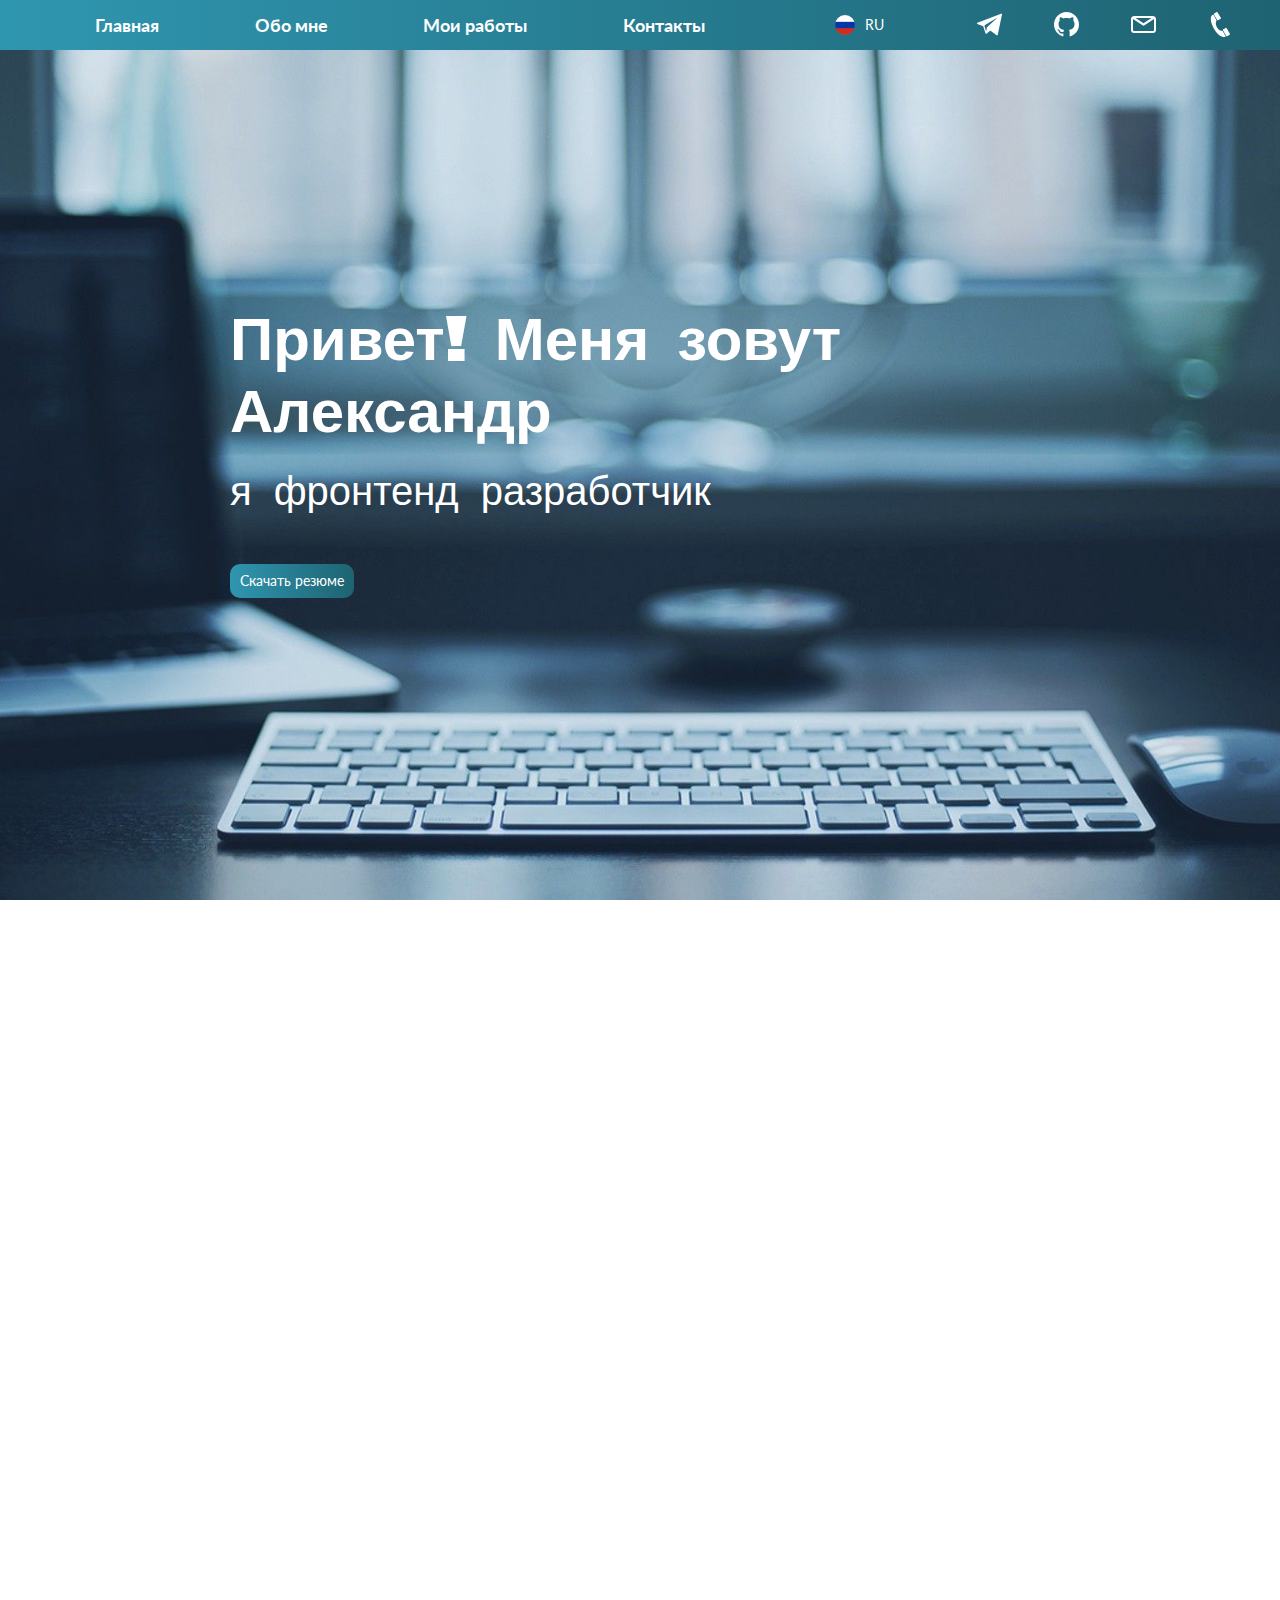
==== commit 6ef233bd: "works modified" ====
--- a/index-ru.html
+++ b/index-ru.html
@@ -143,12 +143,12 @@
 			<section class="main__hero hero">
 				<div class="container">
 					<div class="hero__inner">
-						<div class="hero__heading main-heading">
+						<div class="hero__heading main-heading loading">
 							<h1 class="hero__heading-title main-heading__title">Привет! Меня зовут Александр</h1>
 							<h2 class="hero__heading-subtitle main-heading__subtitle">я фронтенд разработчик
 							</h2>
 						</div>
-						<a href="./docs/Резюме.pdf" class="hero__button" target="_blank">Скачать резюме</a>
+						<a href="./docs/Резюме.pdf" class="hero__button loading" target="_blank">Скачать резюме</a>
 					</div>
 				</div>
 			</section>
@@ -158,7 +158,8 @@
 					<h2 class="about__heading heading anim-item anim-no-hide">Обо мне</h2>
 					<div class="about__inner">
 						<div class="about__info">
-							<h3 class="about__title anim-item anim-no-hide">Привет! Меня зовут Александр и я фронтенд разработчик</h3>
+							<h3 class="about__title anim-item anim-no-hide">Привет! Меня зовут Александр и я фронтенд
+								разработчик</h3>
 							<p class="about__text anim-item anim-no-hide">Родился и живу в Санкт-Петербурге.</p>
 							<p class="about__text anim-item anim-no-hide">
 								Закончил Санкт-Петербургский Государственный Химико-Фармацевтический университет и
@@ -218,7 +219,8 @@
 								<div class="about__skills-name">БЭМ</div>
 							</li>
 						</ul>
-						<p class="about__skills-subtitle anim-item anim-no-hide">Языки программирования и библиотеки:</p>
+						<p class="about__skills-subtitle anim-item anim-no-hide">Языки программирования и библиотеки:
+						</p>
 						<ul class="about__skills-list anim-item anim-no-hide">
 							<li class="about__skills-item">
 								<div class="about__skills-icon">
@@ -349,17 +351,7 @@
 							</a>
 						</li>
 						<li class="works__list-item anim-item anim-no-hide">
-							<a href="https://alexx-kis.github.io/js_practice_II/" target="_blank"
-								class="works__list-link">
-								<div class="works__list-img">
-									<img src="./img/works/js-practice-ii-img.png" alt="">
-								</div>
-								<div class="works__list-title">JS Practice II</div>
-							</a>
-						</li>
-						<li class="works__list-item anim-item anim-no-hide">
-							<a href="https://alexx-kis.github.io/Free-Business-Theme/" target="_blank"
-								class="works__list-link">
+							<a href="https://alexx-kis.github.io/Free-Business-Theme/" target="_blank" class="works__list-link">
 								<div class="works__list-img">
 									<img src="./img/works/free-business-theme.png" alt="">
 								</div>
@@ -367,14 +359,38 @@
 							</a>
 						</li>
 						<li class="works__list-item anim-item anim-no-hide">
-							<a href="https://alexx-kis.github.io/Delivery-Website/" target="_blank"
-								class="works__list-link">
+							<a href="https://alexx-kis.github.io/Delivery-Website/" target="_blank" class="works__list-link">
 								<div class="works__list-img">
 									<img src="./img/works/delivery-img.png" alt="">
 								</div>
 								<div class="works__list-title">Delivery website</div>
 							</a>
 						</li>
+						<li class="works__list-item anim-item anim-no-hide">
+							<a href="https://alexx-kis.github.io/IT-studio/" target="_blank" class="works__list-link">
+								<div class="works__list-img">
+									<img src="./img/works/it-studio.png" alt="">
+								</div>
+								<div class="works__list-title">IT studio</div>
+							</a>
+						</li>
+						<li class="works__list-item anim-item anim-no-hide">
+							<a href="https://alexx-kis.github.io/CoinBase/" target="_blank" class="works__list-link">
+								<div class="works__list-img">
+									<img src="./img/works/coinbase-img.png" alt="">
+								</div>
+								<div class="works__list-title">CoinBase</div>
+							</a>
+						</li>
+						<li class="works__list-item anim-item anim-no-hide">
+							<a href="https://alexx-kis.github.io/Web-Development-Project/" target="_blank" class="works__list-link">
+								<div class="works__list-img">
+									<img src="./img/works/web-development-project.png" alt="">
+								</div>
+								<div class="works__list-title">Web Development Project</div>
+							</a>
+						</li>
+					
 					</ul>
 				</div>
 			</section>
--- a/css/style.css
+++ b/css/style.css
@@ -161,9 +161,20 @@
   position: fixed;
   width: 100%;
   background: -webkit-gradient(linear, right top, left top, from(#1e6372), to(#2f96b0));
-  background: -o-linear-gradient(right, #1e6372, #2f96b0);
   background: linear-gradient(to left, #1e6372, #2f96b0);
   z-index: 2;
+  opacity: 0;
+  -webkit-transform: translate(0, -100px);
+      -ms-transform: translate(0, -100px);
+          transform: translate(0, -100px);
+  -webkit-transition: all 1s 1s;
+  transition: all 1s 1s;
+}
+.header--loaded {
+  opacity: 1;
+  -webkit-transform: translate(0, 0);
+      -ms-transform: translate(0, 0);
+          transform: translate(0, 0);
 }
 .header .container {
   padding: 0;
@@ -197,7 +208,6 @@
 .header__menu-link {
   color: #fff;
   -webkit-transition: all 0.3s;
-  -o-transition: all 0.3s;
   transition: all 0.3s;
   font-weight: 700;
   font-size: 18px;
@@ -263,7 +273,6 @@
 }
 .header__socials-link svg path {
   -webkit-transition: all 0.3s;
-  -o-transition: all 0.3s;
   transition: all 0.3s;
 }
 .header__socials-link:hover svg path {
@@ -281,7 +290,6 @@
   visibility: hidden;
   opacity: 0;
   -webkit-transition: all 0.3s;
-  -o-transition: all 0.3s;
   transition: all 0.3s;
 }
 .lang__dropdown-link {
@@ -306,7 +314,6 @@
 .lang__dropdown-name {
   color: #fff;
   -webkit-transition: all 0.3s;
-  -o-transition: all 0.3s;
   transition: all 0.3s;
 }
 
@@ -338,53 +345,31 @@
   margin-bottom: 50px;
   -ms-flex-item-align: start;
       align-self: flex-start;
-  -webkit-animation: slide-to-right 1s ease 0s 1 normal forwards;
-          animation: slide-to-right 1s ease 0s 1 normal forwards;
+  opacity: 0;
+  -webkit-transform: translate(-100px, 0);
+      -ms-transform: translate(-100px, 0);
+          transform: translate(-100px, 0);
+  -webkit-transition: all 1s;
+  transition: all 1s;
 }
 .hero__button {
   display: block;
   color: #fff;
   background: -webkit-gradient(linear, right top, left top, from(#1e6372), to(#2f96b0));
-  background: -o-linear-gradient(right, #1e6372, #2f96b0);
   background: linear-gradient(to left, #1e6372, #2f96b0);
   padding: 10px;
   border-radius: 10px;
   -ms-flex-item-align: start;
       align-self: flex-start;
   max-width: 200px;
-  -webkit-animation: slide-to-right 1s ease 0.5s 1 normal forwards;
-          animation: slide-to-right 1s ease 0.5s 1 normal forwards;
-  opacity: 0;
-  -webkit-transform: translateX(-100px);
-      -ms-transform: translateX(-100px);
-          transform: translateX(-100px);
-}
-
-@-webkit-keyframes slide-to-right {
-  from {
-    opacity: 0;
-    -webkit-transform: translateX(-100px);
-            transform: translateX(-100px);
-  }
-  to {
-    opacity: 1;
-    -webkit-transform: translateX(0%);
-            transform: translateX(0%);
-  }
-}
-
-@keyframes slide-to-right {
-  from {
-    opacity: 0;
-    -webkit-transform: translateX(-100px);
-            transform: translateX(-100px);
-  }
-  to {
-    opacity: 1;
-    -webkit-transform: translateX(0%);
-            transform: translateX(0%);
-  }
-}
+  opacity: 0;
+  -webkit-transform: translate(-100px, 0);
+      -ms-transform: translate(-100px, 0);
+          transform: translate(-100px, 0);
+  -webkit-transition: all 1s 0.5s;
+  transition: all 1s 0.5s;
+}
+
 /*==================================== ABOUT ====================================*/
 /*==================================== ABOUT ====================================*/
 .about {
@@ -392,12 +377,12 @@
 }
 .about__heading {
   margin-bottom: 30px;
-  -webkit-transform: translate(0px, -100px);
-      -ms-transform: translate(0px, -100px);
-          transform: translate(0px, -100px);
-  opacity: 0;
-  -webkit-transition: all 0.8s;
-  -o-transition: all 0.8s;
+  -webkit-transform: translate(0px, -50px);
+      -ms-transform: translate(0px, -50px);
+          transform: translate(0px, -50px);
+  visibility: hidden;
+  opacity: 0;
+  -webkit-transition: all 0.8s;
   transition: all 0.8s;
 }
 .about__inner {
@@ -422,7 +407,6 @@
           transform: translate(-100px, 0%);
   opacity: 0;
   -webkit-transition: all 0.8s;
-  -o-transition: all 0.8s;
   transition: all 0.8s;
 }
 .about__text {
@@ -433,7 +417,6 @@
           transform: translate(-100px, 0%);
   opacity: 0;
   -webkit-transition: all 0.8s;
-  -o-transition: all 0.8s;
   transition: all 0.8s;
 }
 .about__icon img {
@@ -455,7 +438,6 @@
           transform: translate(-100px, 0%);
   opacity: 0;
   -webkit-transition: all 0.8s;
-  -o-transition: all 0.8s;
   transition: all 0.8s;
 }
 .about__skills-subtitle {
@@ -465,7 +447,6 @@
           transform: translate(-100px, 0%);
   opacity: 0;
   -webkit-transition: all 0.8s;
-  -o-transition: all 0.8s;
   transition: all 0.8s;
 }
 .about__skills-list {
@@ -480,7 +461,6 @@
           transform: translate(-100px, 0%);
   opacity: 0;
   -webkit-transition: all 0.8s;
-  -o-transition: all 0.8s;
   transition: all 0.8s;
 }
 .about__skills-item {
@@ -506,12 +486,12 @@
           transform: translate(100px, 0%);
   opacity: 0;
   -webkit-transition: all 0.8s ease 0.5s;
-  -o-transition: all 0.8s ease 0.5s;
   transition: all 0.8s ease 0.5s;
 }
 .about__image img {
   -o-object-fit: cover;
      object-fit: cover;
+  border-radius: 10px;
 }
 
 /*==================================== WORKS ====================================*/
@@ -526,7 +506,6 @@
           transform: translate(0px, -100px);
   opacity: 0;
   -webkit-transition: all 0.8s;
-  -o-transition: all 0.8s;
   transition: all 0.8s;
 }
 .works__list {
@@ -545,9 +524,54 @@
       -ms-transform: scale(0);
           transform: scale(0);
   opacity: 0;
-  -webkit-transition: all 0.8s;
-  -o-transition: all 0.8s;
-  transition: all 0.8s;
+}
+.works__list-item:first-child {
+  -webkit-transition: all 0.8s;
+  transition: all 0.8s;
+}
+.works__list-item:nth-child(2) {
+  -webkit-transition: all 0.8s 0.5s;
+  transition: all 0.8s 0.5s;
+}
+.works__list-item:nth-child(3) {
+  -webkit-transition: all 0.8s 1s;
+  transition: all 0.8s 1s;
+}
+.works__list-item:nth-child(4) {
+  -webkit-transition: all 0.8s;
+  transition: all 0.8s;
+}
+.works__list-item:nth-child(5) {
+  -webkit-transition: all 0.8s 0.5s;
+  transition: all 0.8s 0.5s;
+}
+.works__list-item:nth-child(6) {
+  -webkit-transition: all 0.8s 1s;
+  transition: all 0.8s 1s;
+}
+.works__list-item:nth-child(7) {
+  -webkit-transition: all 0.8s;
+  transition: all 0.8s;
+}
+.works__list-item:nth-child(8) {
+  -webkit-transition: all 0.8s 0.5s;
+  transition: all 0.8s 0.5s;
+}
+.works__list-item:nth-child(9) {
+  -webkit-transition: all 0.8s 1s;
+  transition: all 0.8s 1s;
+}
+.works__list-item:nth-child(10) {
+  -webkit-transition: all 0.8s;
+  transition: all 0.8s;
+}
+.works__list-item:nth-child(11) {
+  -webkit-transition: all 0.8s 0.5s;
+  transition: all 0.8s 0.5s;
+}
+.works__list-item:nth-child(12) {
+  -webkit-transition: all 0.8s 1s;
+  transition: all 0.8s 1s;
 }
 .works__list-link {
   display: -webkit-box;
@@ -557,35 +581,69 @@
   -webkit-box-direction: normal;
       -ms-flex-direction: column;
           flex-direction: column;
-  -webkit-box-pack: justify;
-      -ms-flex-pack: justify;
-          justify-content: space-between;
+  -webkit-box-pack: center;
+      -ms-flex-pack: center;
+          justify-content: center;
+  -webkit-box-align: center;
+      -ms-flex-align: center;
+          align-items: center;
   height: 100%;
+  position: relative;
 }
 .works__list-link:hover img {
+  -webkit-transform: scale(1.2);
+      -ms-transform: scale(1.2);
+          transform: scale(1.2);
+}
+.works__list-link:hover .works__list-title {
+  visibility: visible;
+  opacity: 1;
+}
+.works__list-link:hover .works__list-img::after {
+  opacity: 1;
+  visibility: visible;
+}
+.works__list-img img {
+  width: 100%;
+  height: 100%;
+  -o-object-fit: cover;
+     object-fit: cover;
+  -webkit-transition: all 0.3s;
+  transition: all 0.3s;
   -webkit-transform: scale(1.1);
       -ms-transform: scale(1.1);
           transform: scale(1.1);
 }
-.works__list-img img {
-  width: 100%;
-  height: 100%;
-  -o-object-fit: 100%;
-     object-fit: 100%;
+.works__list-img::after {
+  display: block;
+  content: "";
+  position: absolute;
+  top: 0;
+  bottom: 0;
+  left: 0;
+  right: 0;
+  background: rgba(3, 3, 3, 0.5803921569);
+  visibility: hidden;
+  opacity: 0;
   -webkit-transition: all 0.3s;
-  -o-transition: all 0.3s;
   transition: all 0.3s;
 }
 .works__list-title {
-  font-size: 18px;
+  font-size: 30px;
   text-align: center;
   padding: 10px;
+  position: absolute;
+  color: #fff;
+  visibility: hidden;
+  opacity: 0;
+  -webkit-transition: all 0.3s;
+  transition: all 0.3s;
 }
 
 /*==================================== CONTACTS ====================================*/
 /*==================================== CONTACTS ====================================*/
 .contact {
-  padding: 60px 0;
+  padding: 120px 0 60px;
 }
 .contact__heading {
   -webkit-transform: translate(0px, -100px);
@@ -593,7 +651,6 @@
           transform: translate(0px, -100px);
   opacity: 0;
   -webkit-transition: all 0.8s;
-  -o-transition: all 0.8s;
   transition: all 0.8s;
 }
 .contact__info {
@@ -603,8 +660,13 @@
           transform: translate(-100px, 0px);
   opacity: 0;
   -webkit-transition: all 0.8s;
-  -o-transition: all 0.8s;
-  transition: all 0.8s;
+  transition: all 0.8s;
+  display: -webkit-box;
+  display: -ms-flexbox;
+  display: flex;
+  -webkit-box-pack: justify;
+      -ms-flex-pack: justify;
+          justify-content: space-between;
 }
 .contact__info-item {
   display: -webkit-box;
@@ -614,6 +676,10 @@
       -ms-flex-align: center;
           align-items: center;
   margin-bottom: 20px;
+  margin-right: 10px;
+}
+.contact__info-item:last-child {
+  margin-right: 0;
 }
 .contact__info-icon {
   margin-right: 10px;
@@ -624,13 +690,108 @@
 }
 .contact__info-link {
   -webkit-transition: all 0.3s;
-  -o-transition: all 0.3s;
   transition: all 0.3s;
 }
 .contact__info-link:hover {
   color: #ff9500;
 }
 
+/*==================================== PRELOADER ====================================*/
+/*==================================== PRELOADER ====================================*/
+.preloader {
+  color: #ffffff;
+  font-size: 90px;
+  text-indent: -9999em;
+  overflow: hidden;
+  width: 1em;
+  height: 1em;
+  border-radius: 50%;
+  margin: 72px auto;
+  -webkit-transform: translateZ(0);
+          transform: translateZ(0);
+  -webkit-animation: load6 1.7s infinite ease;
+          animation: load6 1.7s infinite ease;
+}
+.preloader-wrapper {
+  background: -webkit-gradient(linear, right top, left top, from(#1e6372), to(#2f96b0));
+  background: linear-gradient(to left, #1e6372, #2f96b0);
+  position: fixed;
+  top: 0;
+  left: 0;
+  bottom: 0;
+  right: 0;
+  display: -webkit-box;
+  display: -ms-flexbox;
+  display: flex;
+  -webkit-box-align: center;
+      -ms-flex-align: center;
+          align-items: center;
+  -webkit-box-pack: center;
+      -ms-flex-pack: center;
+          justify-content: center;
+  z-index: 100;
+}
+
+@-webkit-keyframes load6 {
+  0% {
+    -webkit-transform: rotate(0deg);
+    transform: rotate(0deg);
+    -webkit-box-shadow: 0 -0.83em 0 -0.4em, 0 -0.83em 0 -0.42em, 0 -0.83em 0 -0.44em, 0 -0.83em 0 -0.46em, 0 -0.83em 0 -0.477em;
+            box-shadow: 0 -0.83em 0 -0.4em, 0 -0.83em 0 -0.42em, 0 -0.83em 0 -0.44em, 0 -0.83em 0 -0.46em, 0 -0.83em 0 -0.477em;
+  }
+  5%, 95% {
+    -webkit-box-shadow: 0 -0.83em 0 -0.4em, 0 -0.83em 0 -0.42em, 0 -0.83em 0 -0.44em, 0 -0.83em 0 -0.46em, 0 -0.83em 0 -0.477em;
+            box-shadow: 0 -0.83em 0 -0.4em, 0 -0.83em 0 -0.42em, 0 -0.83em 0 -0.44em, 0 -0.83em 0 -0.46em, 0 -0.83em 0 -0.477em;
+  }
+  10%, 59% {
+    -webkit-box-shadow: 0 -0.83em 0 -0.4em, -0.087em -0.825em 0 -0.42em, -0.173em -0.812em 0 -0.44em, -0.256em -0.789em 0 -0.46em, -0.297em -0.775em 0 -0.477em;
+            box-shadow: 0 -0.83em 0 -0.4em, -0.087em -0.825em 0 -0.42em, -0.173em -0.812em 0 -0.44em, -0.256em -0.789em 0 -0.46em, -0.297em -0.775em 0 -0.477em;
+  }
+  20% {
+    -webkit-box-shadow: 0 -0.83em 0 -0.4em, -0.338em -0.758em 0 -0.42em, -0.555em -0.617em 0 -0.44em, -0.671em -0.488em 0 -0.46em, -0.749em -0.34em 0 -0.477em;
+            box-shadow: 0 -0.83em 0 -0.4em, -0.338em -0.758em 0 -0.42em, -0.555em -0.617em 0 -0.44em, -0.671em -0.488em 0 -0.46em, -0.749em -0.34em 0 -0.477em;
+  }
+  38% {
+    -webkit-box-shadow: 0 -0.83em 0 -0.4em, -0.377em -0.74em 0 -0.42em, -0.645em -0.522em 0 -0.44em, -0.775em -0.297em 0 -0.46em, -0.82em -0.09em 0 -0.477em;
+            box-shadow: 0 -0.83em 0 -0.4em, -0.377em -0.74em 0 -0.42em, -0.645em -0.522em 0 -0.44em, -0.775em -0.297em 0 -0.46em, -0.82em -0.09em 0 -0.477em;
+  }
+  100% {
+    -webkit-transform: rotate(360deg);
+    transform: rotate(360deg);
+    -webkit-box-shadow: 0 -0.83em 0 -0.4em, 0 -0.83em 0 -0.42em, 0 -0.83em 0 -0.44em, 0 -0.83em 0 -0.46em, 0 -0.83em 0 -0.477em;
+            box-shadow: 0 -0.83em 0 -0.4em, 0 -0.83em 0 -0.42em, 0 -0.83em 0 -0.44em, 0 -0.83em 0 -0.46em, 0 -0.83em 0 -0.477em;
+  }
+}
+@keyframes load6 {
+  0% {
+    -webkit-transform: rotate(0deg);
+    transform: rotate(0deg);
+    -webkit-box-shadow: 0 -0.83em 0 -0.4em, 0 -0.83em 0 -0.42em, 0 -0.83em 0 -0.44em, 0 -0.83em 0 -0.46em, 0 -0.83em 0 -0.477em;
+            box-shadow: 0 -0.83em 0 -0.4em, 0 -0.83em 0 -0.42em, 0 -0.83em 0 -0.44em, 0 -0.83em 0 -0.46em, 0 -0.83em 0 -0.477em;
+  }
+  5%, 95% {
+    -webkit-box-shadow: 0 -0.83em 0 -0.4em, 0 -0.83em 0 -0.42em, 0 -0.83em 0 -0.44em, 0 -0.83em 0 -0.46em, 0 -0.83em 0 -0.477em;
+            box-shadow: 0 -0.83em 0 -0.4em, 0 -0.83em 0 -0.42em, 0 -0.83em 0 -0.44em, 0 -0.83em 0 -0.46em, 0 -0.83em 0 -0.477em;
+  }
+  10%, 59% {
+    -webkit-box-shadow: 0 -0.83em 0 -0.4em, -0.087em -0.825em 0 -0.42em, -0.173em -0.812em 0 -0.44em, -0.256em -0.789em 0 -0.46em, -0.297em -0.775em 0 -0.477em;
+            box-shadow: 0 -0.83em 0 -0.4em, -0.087em -0.825em 0 -0.42em, -0.173em -0.812em 0 -0.44em, -0.256em -0.789em 0 -0.46em, -0.297em -0.775em 0 -0.477em;
+  }
+  20% {
+    -webkit-box-shadow: 0 -0.83em 0 -0.4em, -0.338em -0.758em 0 -0.42em, -0.555em -0.617em 0 -0.44em, -0.671em -0.488em 0 -0.46em, -0.749em -0.34em 0 -0.477em;
+            box-shadow: 0 -0.83em 0 -0.4em, -0.338em -0.758em 0 -0.42em, -0.555em -0.617em 0 -0.44em, -0.671em -0.488em 0 -0.46em, -0.749em -0.34em 0 -0.477em;
+  }
+  38% {
+    -webkit-box-shadow: 0 -0.83em 0 -0.4em, -0.377em -0.74em 0 -0.42em, -0.645em -0.522em 0 -0.44em, -0.775em -0.297em 0 -0.46em, -0.82em -0.09em 0 -0.477em;
+            box-shadow: 0 -0.83em 0 -0.4em, -0.377em -0.74em 0 -0.42em, -0.645em -0.522em 0 -0.44em, -0.775em -0.297em 0 -0.46em, -0.82em -0.09em 0 -0.477em;
+  }
+  100% {
+    -webkit-transform: rotate(360deg);
+    transform: rotate(360deg);
+    -webkit-box-shadow: 0 -0.83em 0 -0.4em, 0 -0.83em 0 -0.42em, 0 -0.83em 0 -0.44em, 0 -0.83em 0 -0.46em, 0 -0.83em 0 -0.477em;
+            box-shadow: 0 -0.83em 0 -0.4em, 0 -0.83em 0 -0.42em, 0 -0.83em 0 -0.44em, 0 -0.83em 0 -0.46em, 0 -0.83em 0 -0.477em;
+  }
+}
 /*==================================== MEDIA ====================================*/
 /*==================================== MEDIA ====================================*/
 /*==================================== MEDIA ====================================*/
@@ -643,6 +804,15 @@
   .about__text {
     font-size: 16px;
   }
+  .contact__info {
+    -webkit-box-orient: vertical;
+    -webkit-box-direction: normal;
+        -ms-flex-direction: column;
+            flex-direction: column;
+    -webkit-box-align: center;
+        -ms-flex-align: center;
+            align-items: center;
+  }
 }
 /*------------------------------ 660 ------------------------------*/
 @media (max-width: 660px) {
@@ -665,9 +835,31 @@
   .works__list {
     grid-template: repeat(3, 1fr)/repeat(2, 1fr);
   }
+  .works__list-item:nth-child(odd) {
+    -webkit-transition: all 0.8s;
+    transition: all 0.8s;
+  }
+  .works__list-item:nth-child(even) {
+    -webkit-transition: all 0.8s 0.5s;
+    transition: all 0.8s 0.5s;
+  }
+}
+/*------------------------------ 550 ------------------------------*/
+@media (max-width: 550px) {
+  .works__list-title {
+    font-size: 14px;
+  }
 }
 /*------------------------------ 500 ------------------------------*/
 @media (max-width: 500px) {
+  .header {
+    opacity: 1;
+    -webkit-animation: none;
+            animation: none;
+    -webkit-transform: none;
+        -ms-transform: none;
+            transform: none;
+  }
   .header__heading {
     margin-bottom: 0;
     -webkit-box-flex: 1;
@@ -675,11 +867,10 @@
             flex: 1 1 auto;
   }
   .header__menu {
-    -webkit-transform: translateX(100%);
-        -ms-transform: translateX(100%);
-            transform: translateX(100%);
+    -webkit-transform: translate(100%, 0);
+        -ms-transform: translate(100%, 0);
+            transform: translate(100%, 0);
     background: -webkit-gradient(linear, right top, left top, from(#1e6372), to(#2f96b0));
-    background: -o-linear-gradient(right, #1e6372, #2f96b0);
     background: linear-gradient(to left, #1e6372, #2f96b0);
     width: 100%;
     top: 0;
@@ -687,7 +878,6 @@
     left: 0;
     position: fixed;
     -webkit-transition: all 0.3s;
-    -o-transition: all 0.3s;
     transition: all 0.3s;
     -webkit-box-orient: vertical;
     -webkit-box-direction: normal;
@@ -709,9 +899,9 @@
   }
   .header__menu--open {
     z-index: 2;
-    -webkit-transform: translateX(0%);
-        -ms-transform: translateX(0%);
-            transform: translateX(0%);
+    -webkit-transform: translate(0%, 0);
+        -ms-transform: translate(0%, 0);
+            transform: translate(0%, 0);
   }
   .header__lang {
     margin: 0 auto;
@@ -745,13 +935,21 @@
     position: absolute;
     top: 15px;
     right: 15px;
-    -webkit-transition: all 0.3s;
-    -o-transition: all 0.3s;
-    transition: all 0.3s;
+    -webkit-transition: all 0.5s;
+    transition: all 0.5s;
+    opacity: 0;
+    -webkit-transform: translate(0, -100px);
+        -ms-transform: translate(0, -100px);
+            transform: translate(0, -100px);
+  }
+  .burger--loaded {
+    opacity: 1;
+    -webkit-transform: translate(0, 0);
+        -ms-transform: translate(0, 0);
+            transform: translate(0, 0);
   }
   .burger__line {
     -webkit-transition: all 0.3s;
-    -o-transition: all 0.3s;
     transition: all 0.3s;
     width: 24px;
     height: 4px;
@@ -810,7 +1008,6 @@
   }
   .contact__socials-link svg path {
     -webkit-transition: all 0.3s;
-    -o-transition: all 0.3s;
     transition: all 0.3s;
   }
   .contact__socials-link:hover svg path {
@@ -837,14 +1034,19 @@
         -ms-flex-direction: column;
             flex-direction: column;
   }
+  .works__list-item:nth-child(even) {
+    -webkit-transition: all 0.8s;
+    transition: all 0.8s;
+  }
 }
 /*==================================== Animation ====================================*/
 .anim-item--active {
   opacity: 1;
-  -webkit-transform: translate(0);
-      -ms-transform: translate(0);
-          transform: translate(0);
+  -webkit-transform: translate(0, 0);
+      -ms-transform: translate(0, 0);
+          transform: translate(0, 0);
   -webkit-transform: scale(1);
       -ms-transform: scale(1);
           transform: scale(1);
+  visibility: visible;
 }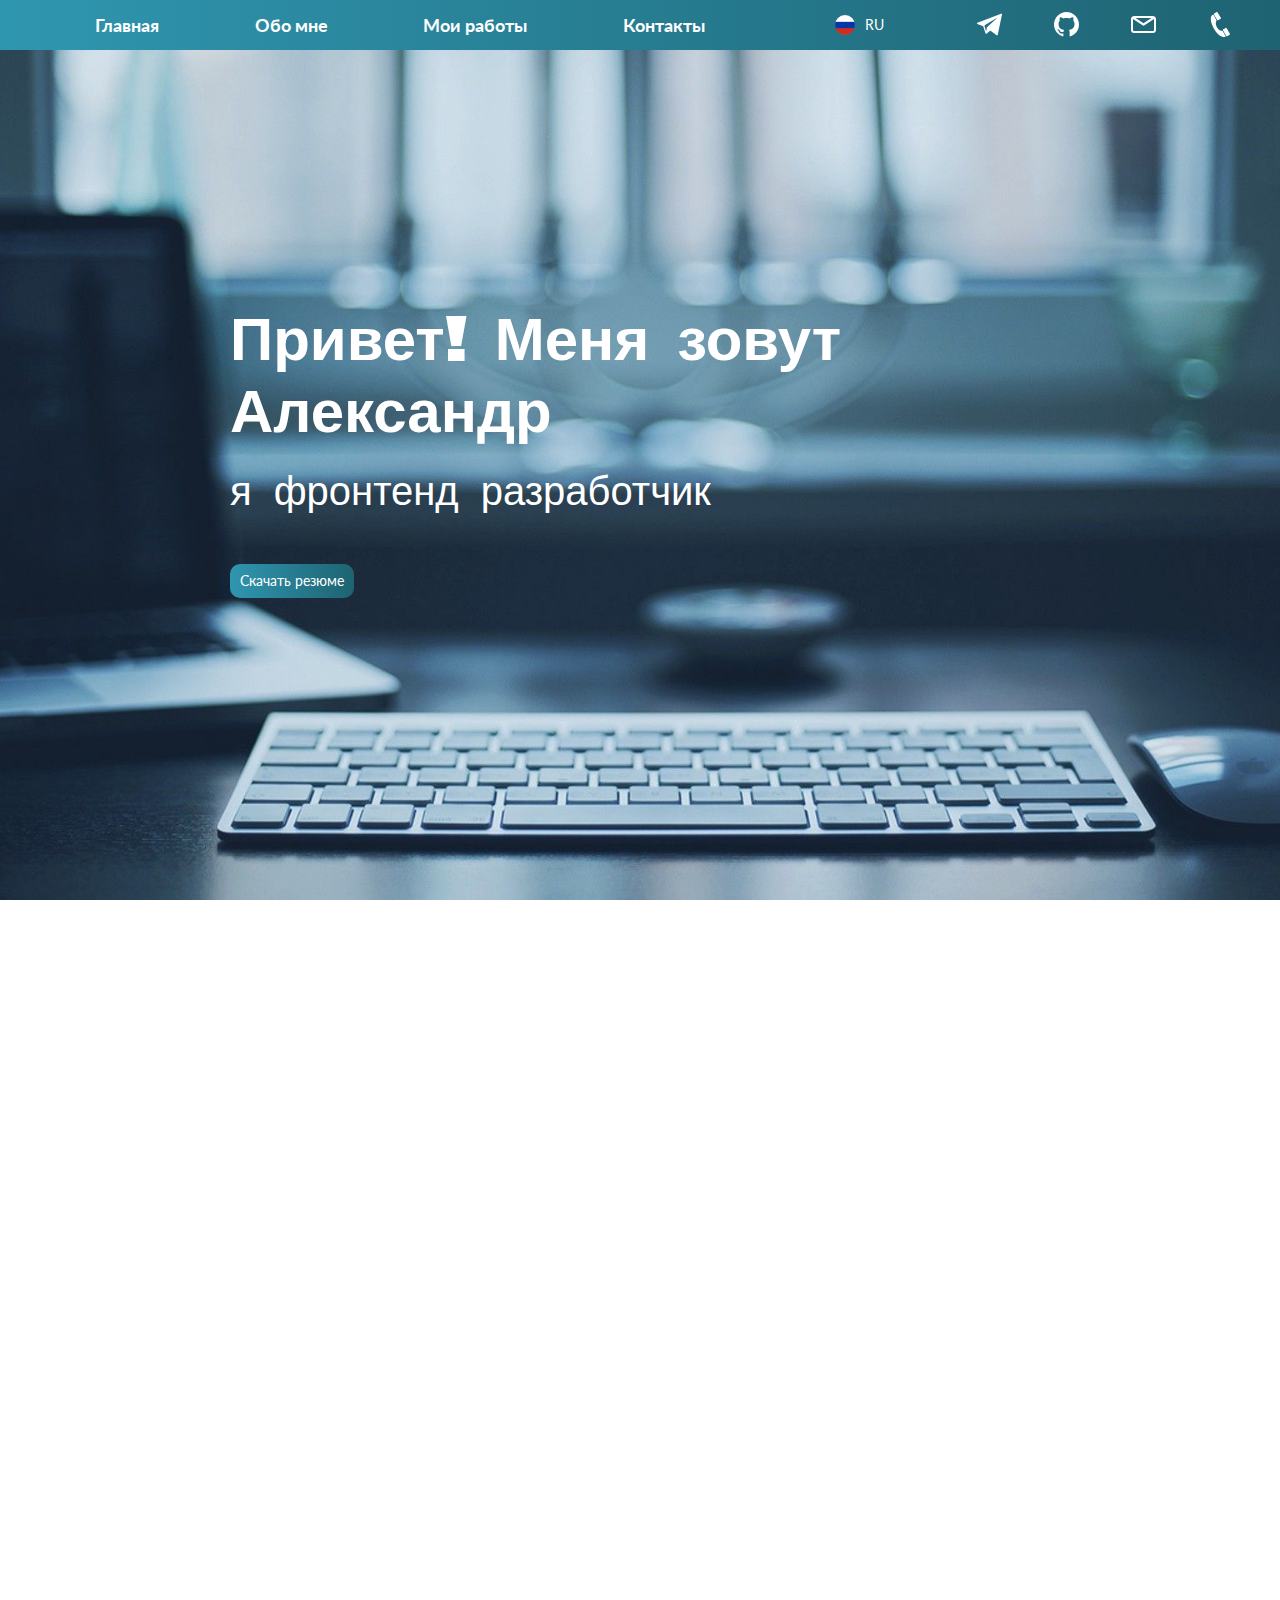
==== commit 19d86ec1: "ru modified" ====
--- a/index-ru.html
+++ b/index-ru.html
@@ -292,14 +292,23 @@
 
 			<section class="main__works works" id="works">
 				<div class="container">
-					<h2 class="works__heading heading anim-item anim-no-hide">Мои работы</h2>
+					<h2 class="works__heading heading anim-item anim-no-hide">My works</h2>
 					<ul class="works__list">
 						<li class="works__list-item anim-item anim-no-hide">
 							<a href="https://alexx-kis.github.io/cloudbudget/" target="_blank" class="works__list-link">
 								<div class="works__list-img">
-									<img src="./img/works/clodbudget-img.png" alt="">
-								</div>
-								<div class="works__list-title">Cloudbudget</div>
+									<img src="./img/works/cloudbudget-img.png" alt="">
+								</div>
+								<!-- <div class="works__list-img--mob">
+											<img src="./img/works/cloudbudget-mob.png" alt="">
+										</div> -->
+								<div class="works__list-video">
+									<video loop muted autoplay src="./video/cloudbudget.mp4"></video>
+								</div>
+								<div class="works__list-video--mob">
+									<img src="./video/cloudbudget-mob.gif">
+								</div>
+								<!-- <div class="works__list-title">Cloudbudget</div> -->
 							</a>
 						</li>
 						<li class="works__list-item anim-item anim-no-hide">
@@ -307,7 +316,13 @@
 								<div class="works__list-img">
 									<img src="./img/works/lemon-img.png" alt="">
 								</div>
-								<div class="works__list-title">Lemon</div>
+								<div class="works__list-video">
+									<video loop autoplay muted src="./video/lemon.mp4"></video>
+								</div>
+								<div class="works__list-video--mob">
+									<img src="./video/lemon-mob.gif">
+								</div>
+								<!-- <div class="works__list-title">Lemon</div> -->
 							</a>
 						</li>
 						<li class="works__list-item anim-item anim-no-hide">
@@ -315,7 +330,13 @@
 								<div class="works__list-img">
 									<img src="./img/works/binary-img.png" alt="">
 								</div>
-								<div class="works__list-title">Binary</div>
+								<div class="works__list-video">
+									<video loop autoplay muted src="./video/binary.mp4"></video>
+								</div>
+								<div class="works__list-video--mob">
+									<img src="./video/binary-mob.gif">
+								</div>
+								<!-- <div class="works__list-title">Binary</div> -->
 							</a>
 						</li>
 						<li class="works__list-item anim-item anim-no-hide">
@@ -323,15 +344,27 @@
 								<div class="works__list-img">
 									<img src="./img/works/mammut-img.png" alt="">
 								</div>
-								<div class="works__list-title">Mammut</div>
+								<div class="works__list-video">
+									<video loop autoplay muted src="./video/mammut.mp4"></video>
+								</div>
+								<div class="works__list-video--mob">
+									<img src="./video/mammut-mob.gif">
+								</div>
+								<!-- <div class="works__list-title">Mammut</div> -->
 							</a>
 						</li>
 						<li class="works__list-item anim-item anim-no-hide">
 							<a href="https://alexx-kis.github.io/finsweet/" target="_blank" class="works__list-link">
 								<div class="works__list-img">
-									<img src="./img/works/finsweet-img.png" alt="">
-								</div>
-								<div class="works__list-title">Finsweet</div>
+									<img src="./img/works/finesweet-img.png" alt="">
+								</div>
+								<div class="works__list-video">
+									<video loop autoplay muted src="./video/finesweet.mp4"></video>
+								</div>
+								<div class="works__list-video--mob">
+									<img src="./video/finesweet-mob.gif">
+								</div>
+								<!-- <div class="works__list-title">Finsweet</div> -->
 							</a>
 						</li>
 						<li class="works__list-item anim-item anim-no-hide">
@@ -339,39 +372,71 @@
 								<div class="works__list-img">
 									<img src="./img/works/domiktut-img.png" alt="">
 								</div>
-								<div class="works__list-title">Domiktut</div>
-							</a>
-						</li>
-						<li class="works__list-item anim-item anim-no-hide">
-							<a href="https://alexx-kis.github.io/js-practice/" target="_blank" class="works__list-link">
-								<div class="works__list-img">
-									<img src="./img/works/js-practice-img.png" alt="">
-								</div>
-								<div class="works__list-title">JS Practice</div>
-							</a>
-						</li>
-						<li class="works__list-item anim-item anim-no-hide">
-							<a href="https://alexx-kis.github.io/Free-Business-Theme/" target="_blank" class="works__list-link">
-								<div class="works__list-img">
-									<img src="./img/works/free-business-theme.png" alt="">
-								</div>
-								<div class="works__list-title">Free Business Theme</div>
-							</a>
-						</li>
-						<li class="works__list-item anim-item anim-no-hide">
-							<a href="https://alexx-kis.github.io/Delivery-Website/" target="_blank" class="works__list-link">
-								<div class="works__list-img">
-									<img src="./img/works/delivery-img.png" alt="">
-								</div>
-								<div class="works__list-title">Delivery website</div>
+								<div class="works__list-video">
+									<video loop autoplay muted src="./video/domiktut.mp4"></video>
+								</div>
+								<div class="works__list-video--mob">
+									<img src="./video/domiktut-mob.gif">
+								</div>
+								<!-- <div class="works__list-title">Domiktut</div> -->
+							</a>
+						</li>
+						<!-- <li class="works__list-item anim-item anim-no-hide">
+									<a href="https://alexx-kis.github.io/js-practice/" target="_blank" class="works__list-link">
+										<div class="works__list-img">
+											<img src="./img/works/js-practice-img.png" alt="">
+										</div>
+										<div class="works__list-video">
+											<video loop autoplay muted src="./video/js-practice.mp4"></video>
+										</div>
+										<div class="works__list-video--mob">
+											<video loop muted autoplay src="./video/js-practice-mob.gif"></video>
+										</div>
+										<div class="works__list-title">JS Practice</div>
+									</a>
+								</li> -->
+						<li class="works__list-item anim-item anim-no-hide">
+							<a href="https://alexx-kis.github.io/Free-Business-Theme/" target="_blank"
+								class="works__list-link">
+								<div class="works__list-img">
+									<img src="./img/works/free-business-theme-img.png" alt="">
+								</div>
+								<div class="works__list-video">
+									<video loop autoplay muted src="./video/free-business-theme.mp4"></video>
+								</div>
+								<div class="works__list-video--mob">
+									<img src="./video/free-business-theme-mob.gif">
+								</div>
+								<!-- <div class="works__list-title">Free Business Theme</div> -->
+							</a>
+						</li>
+						<li class="works__list-item anim-item anim-no-hide">
+							<a href="https://alexx-kis.github.io/Delivery-Website/" target="_blank"
+								class="works__list-link">
+								<div class="works__list-img">
+									<img src="./img/works/dhl-img.png" alt="">
+								</div>
+								<div class="works__list-video">
+									<video loop autoplay muted src="./video/dhl.mp4"></video>
+								</div>
+								<div class="works__list-video--mob">
+									<img src="./video/dhl-mob.gif">
+								</div>
+								<!-- <div class="works__list-title">Delivery website</div> -->
 							</a>
 						</li>
 						<li class="works__list-item anim-item anim-no-hide">
 							<a href="https://alexx-kis.github.io/IT-studio/" target="_blank" class="works__list-link">
 								<div class="works__list-img">
-									<img src="./img/works/it-studio.png" alt="">
-								</div>
-								<div class="works__list-title">IT studio</div>
+									<img src="./img/works/it-studio-img.png" alt="">
+								</div>
+								<div class="works__list-video">
+									<video loop autoplay muted src="./video/it-studio.mp4"></video>
+								</div>
+								<div class="works__list-video--mob">
+									<img src="./video/it-studio-mob.gif">
+								</div>
+								<!-- <div class="works__list-title">IT studio</div> -->
 							</a>
 						</li>
 						<li class="works__list-item anim-item anim-no-hide">
@@ -379,18 +444,45 @@
 								<div class="works__list-img">
 									<img src="./img/works/coinbase-img.png" alt="">
 								</div>
-								<div class="works__list-title">CoinBase</div>
-							</a>
-						</li>
-						<li class="works__list-item anim-item anim-no-hide">
-							<a href="https://alexx-kis.github.io/Web-Development-Project/" target="_blank" class="works__list-link">
-								<div class="works__list-img">
-									<img src="./img/works/web-development-project.png" alt="">
-								</div>
-								<div class="works__list-title">Web Development Project</div>
-							</a>
-						</li>
-					
+								<div class="works__list-video">
+									<video loop autoplay muted src="./video/coinbase.mp4"></video>
+								</div>
+								<div class="works__list-video--mob">
+									<img src="./video/coinbase-mob.gif">
+								</div>
+								<!-- <div class="works__list-title">CoinBase</div> -->
+							</a>
+						</li>
+						<li class="works__list-item anim-item anim-no-hide">
+							<a href="https://alexx-kis.github.io/Web-Development-Project/" target="_blank"
+								class="works__list-link">
+								<div class="works__list-img">
+									<img src="./img/works/web-dev-img.png" alt="">
+								</div>
+								<div class="works__list-video">
+									<video loop autoplay muted src="./video/web-dev.mp4"></video>
+								</div>
+								<div class="works__list-video--mob">
+									<img src="./video/web-dev-mob.gif">
+								</div>
+								<!-- <div class="works__list-title">Web Development Project</div> -->
+							</a>
+						</li>
+						<li class="works__list-item anim-item anim-no-hide">
+							<a href="https://alexx-kis.github.io/Vladimirskij-Standart/" target="_blank"
+								class="works__list-link">
+								<div class="works__list-img">
+									<img src="./img/works/vs.png" alt="">
+								</div>
+								<div class="works__list-video">
+									<video loop autoplay muted src="./video/vs.mp4"></video>
+								</div>
+								<div class="works__list-video--mob">
+									<img src="./video/vs-mob.gif">
+								</div>
+							</a>
+						</li>
+
 					</ul>
 				</div>
 			</section>
--- a/css/style.css
+++ b/css/style.css
@@ -590,18 +590,11 @@
   height: 100%;
   position: relative;
 }
-.works__list-link:hover img {
-  -webkit-transform: scale(1.2);
-      -ms-transform: scale(1.2);
-          transform: scale(1.2);
-}
-.works__list-link:hover .works__list-title {
-  visibility: visible;
-  opacity: 1;
-}
-.works__list-link:hover .works__list-img::after {
-  opacity: 1;
-  visibility: visible;
+.works__list-link:hover .works__list-img img {
+  display: none;
+}
+.works__list-link:hover .works__list-video video {
+  display: block;
 }
 .works__list-img img {
   width: 100%;
@@ -610,23 +603,14 @@
      object-fit: cover;
   -webkit-transition: all 0.3s;
   transition: all 0.3s;
-  -webkit-transform: scale(1.1);
-      -ms-transform: scale(1.1);
-          transform: scale(1.1);
-}
-.works__list-img::after {
-  display: block;
-  content: "";
-  position: absolute;
-  top: 0;
-  bottom: 0;
-  left: 0;
-  right: 0;
-  background: rgba(3, 3, 3, 0.5803921569);
-  visibility: hidden;
-  opacity: 0;
-  -webkit-transition: all 0.3s;
-  transition: all 0.3s;
+}
+.works__list-video video {
+  display: none;
+  width: 100%;
+  height: 100%;
+}
+.works__list-video--mob {
+  display: none;
 }
 .works__list-title {
   font-size: 30px;
@@ -1013,15 +997,6 @@
   .contact__socials-link:hover svg path {
     fill: #ff9500;
   }
-}
-/*------------------------------ 400 ------------------------------*/
-@media (max-width: 400px) {
-  .main-heading__title {
-    font-size: 40px;
-  }
-  .main-heading__subtitle {
-    font-size: 30px;
-  }
   .works {
     padding-top: 100px;
   }
@@ -1033,10 +1008,36 @@
     -webkit-box-direction: normal;
         -ms-flex-direction: column;
             flex-direction: column;
+    -webkit-box-align: center;
+        -ms-flex-align: center;
+            align-items: center;
+    width: 250px;
+    margin: 0 auto;
   }
   .works__list-item:nth-child(even) {
     -webkit-transition: all 0.8s;
     transition: all 0.8s;
+  }
+  .works__list-img {
+    display: none;
+  }
+  .works__list-video {
+    display: none;
+  }
+  .works__list-video--mob {
+    display: block;
+  }
+  .works__list-video--mob img {
+    width: 100%;
+  }
+}
+/*------------------------------ 400 ------------------------------*/
+@media (max-width: 400px) {
+  .main-heading__title {
+    font-size: 40px;
+  }
+  .main-heading__subtitle {
+    font-size: 30px;
   }
 }
 /*==================================== Animation ====================================*/
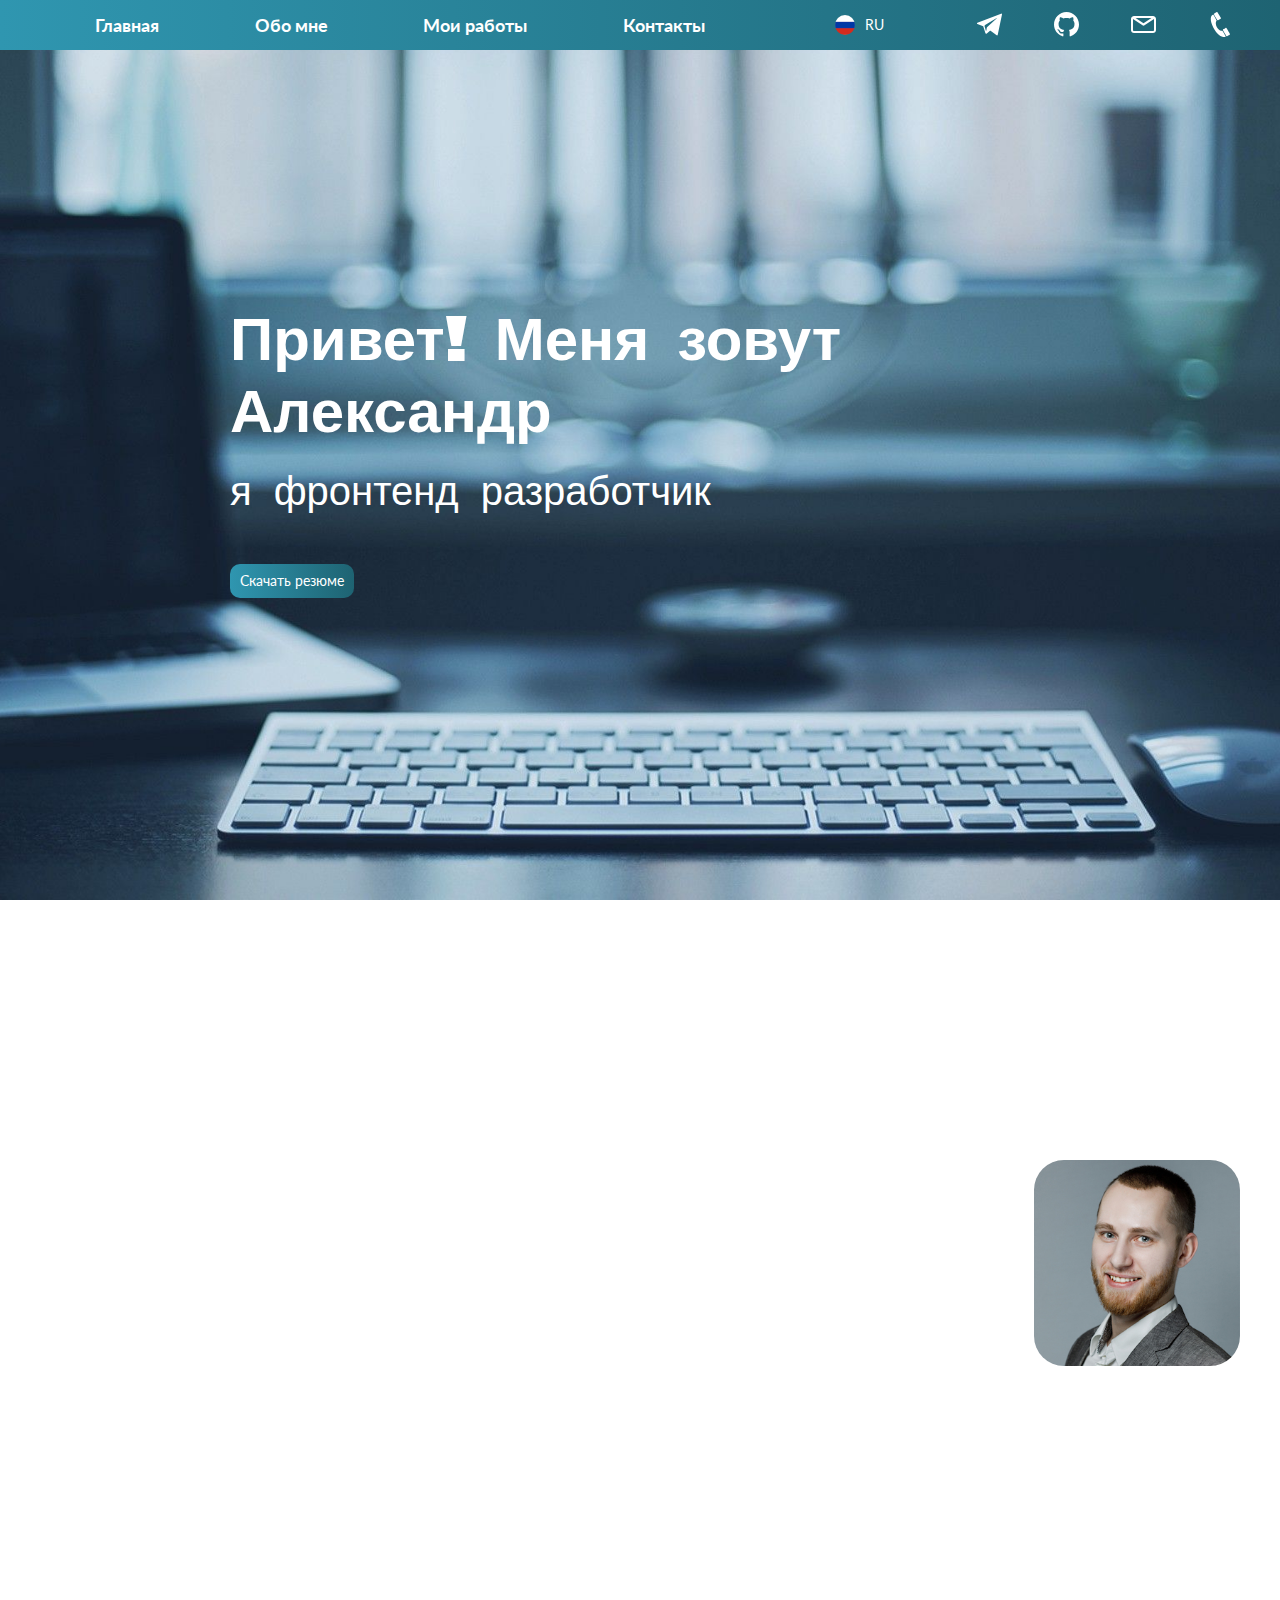
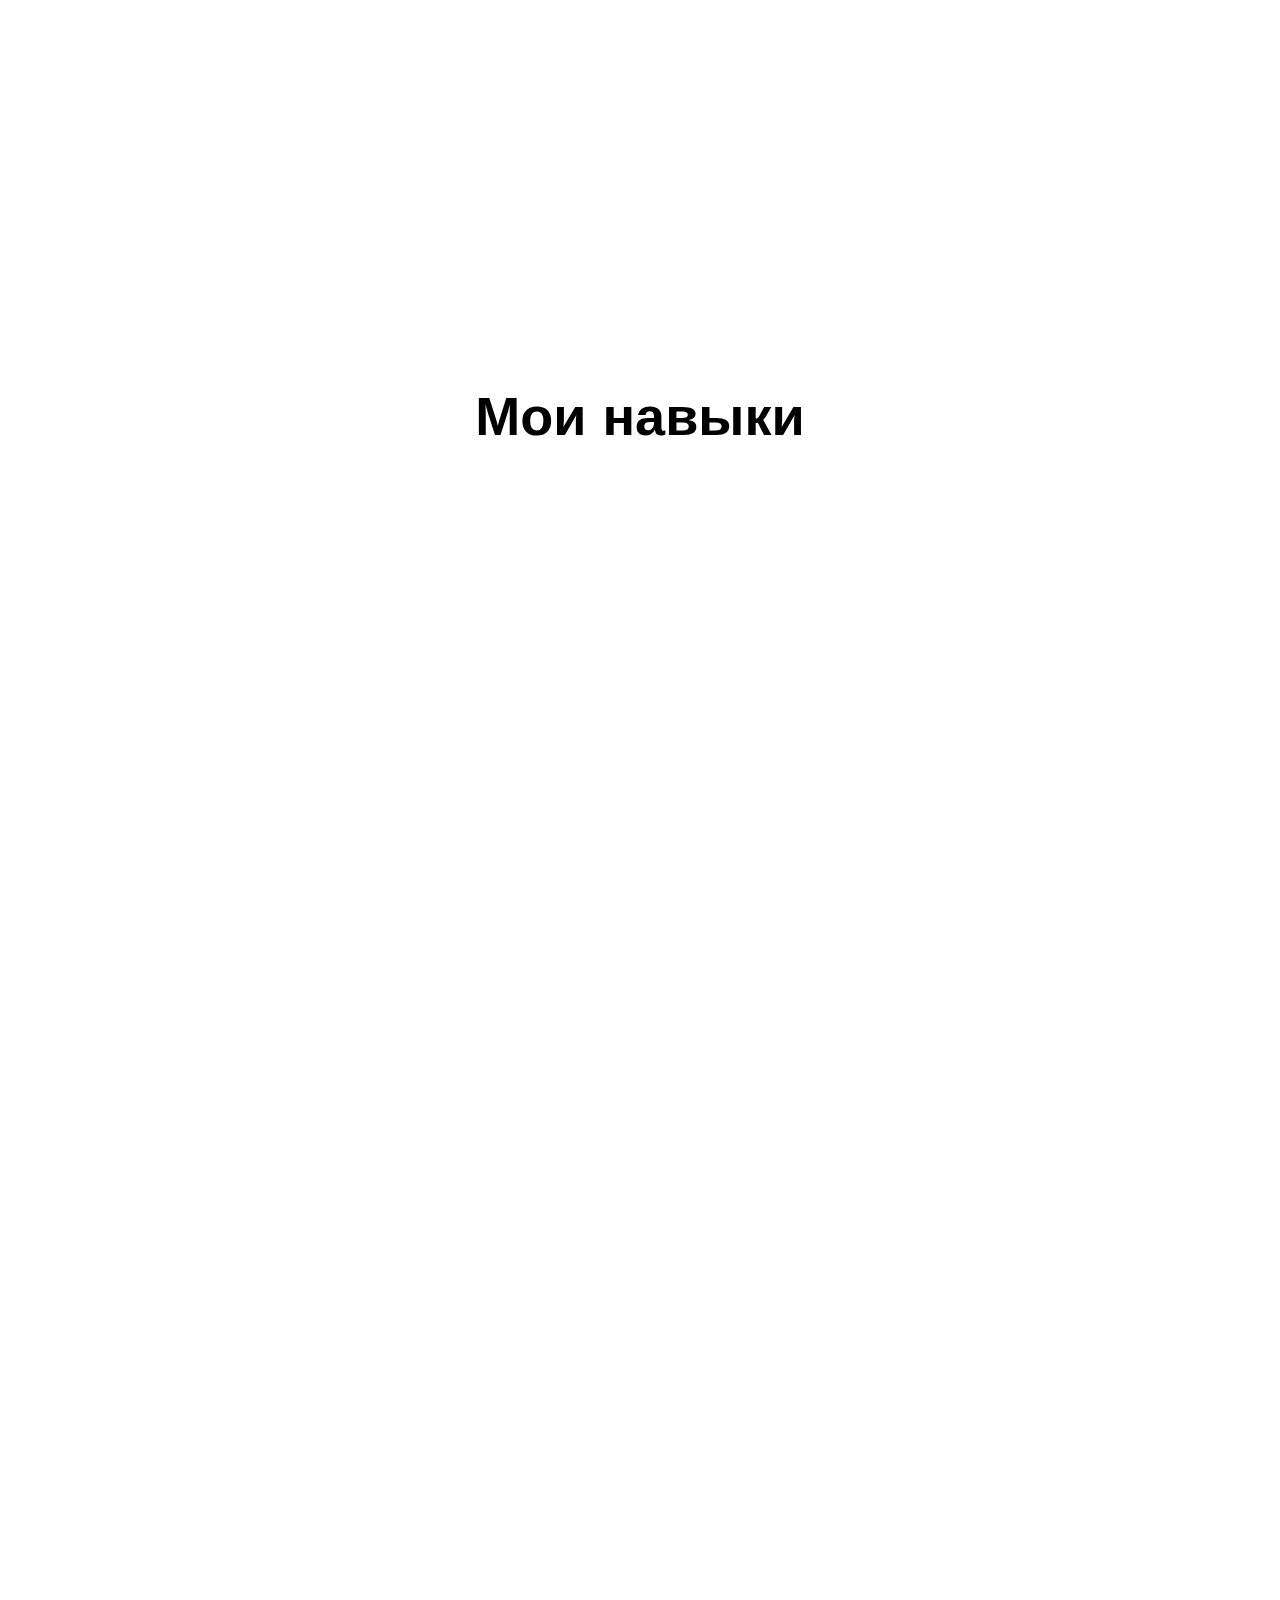
==== commit 47493749: "ru modified" ====
--- a/index-ru.html
+++ b/index-ru.html
@@ -6,6 +6,7 @@
 		Portfolio Alex Kis
 	</title>
 	<meta http-equiv="Content-type" content='text/html;charset=UTF-8' />
+	<link rel="stylesheet" type="text/css" href="https://cdn.jsdelivr.net/npm/slick-carousel@1.8.1/slick/slick.css" />
 	<link rel="stylesheet" href="css/style.css">
 	<link rel="icon" href="favicon.ico" type="image/x-icon">
 	<meta name="viewport" content="width=device-width, initial-scale=1.0">
@@ -140,7 +141,7 @@
 		</div>
 
 		<main class="main">
-			<section class="main__hero hero">
+			<section class="main__hero hero scroll">
 				<div class="container">
 					<div class="hero__inner">
 						<div class="hero__heading main-heading loading">
@@ -153,341 +154,488 @@
 				</div>
 			</section>
 
-			<section class="main__about about" id="about">
+			<section class="main__about about scroll" id="about">
 				<div class="container">
-					<h2 class="about__heading heading anim-item anim-no-hide">Обо мне</h2>
 					<div class="about__inner">
-						<div class="about__info">
-							<h3 class="about__title anim-item anim-no-hide">Привет! Меня зовут Александр и я фронтенд
-								разработчик</h3>
-							<p class="about__text anim-item anim-no-hide">Родился и живу в Санкт-Петербурге.</p>
-							<p class="about__text anim-item anim-no-hide">
-								Закончил Санкт-Петербургский Государственный Химико-Фармацевтический университет и
-								последние годы работал биотехнологом по основному высшему образованию. Несколько лет
-								назад я начал изучать разработку сайтов,
-								сначала самостоятельно, затем на курсах.
-							</p>
-							<p class="about__text anim-item anim-no-hide">
+						<h2 class="about__heading heading anim-item anim-no-hide">Обо мне</h2>
+						<div class="about__content">
+							<div class="about__content-top">
+								<h3 class="about__title anim-item anim-no-hide">
+									Привет! Меня зовут Александр и я фронтенд
+									разработчик
+								</h3>
+								<div class="about__image anim-item anim-no-hide">
+									<img src="./img/about/1743-sq.jpg" alt="">
+								</div>
+							</div>
+							<div class="about__info">
+								<p class="about__text anim-item anim-no-hide">Родился и живу в Санкт-Петербурге.</p>
+								<p class="about__text anim-item anim-no-hide">
+									Закончил Санкт-Петербургский Государственный Химико-Фармацевтический университет и
+									последние годы работал биотехнологом по основному высшему образованию. Несколько лет
+									назад я начал изучать разработку сайтов,
+									сначала самостоятельно, затем на курсах.
+
+								</p>
+								<p class="about__text anim-item anim-no-hide">
 								Сейчас я продолжаю своё обучение, в частности более углублённо JavaScript.
-							</p>
-						</div>
-						<div class="about__image anim-item anim-no-hide">
-							<img src="./img/about/1743-sq.jpg" alt="">
+								</p>
+								
+							</div>
+			
 						</div>
 					</div>
-					<div class="about__skills">
-						<div class="about__skills-title anim-item anim-no-hide">Мои навыки</div>
-						<p class="about__skills-subtitle anim-item anim-no-hide">Вёрстка:</p>
-						<ul class="about__skills-list anim-item anim-no-hide">
-							<li class="about__skills-item">
-								<div class="about__skills-icon">
-									<img src="./img/about/html-icon.png" alt="">
-								</div>
-								<div class="about__skills-name">HTML</div>
-							</li>
-							<li class="about__skills-item">
-								<div class="about__skills-icon">
-									<img src="./img/about/css-icon.png" alt="">
-								</div>
-								<div class="about__skills-name">CSS</div>
-							</li>
-							<li class="about__skills-item">
-								<div class="about__skills-icon">
-									<img src="./img/about/scss-icon.png" alt="">
-								</div>
-								<div class="about__skills-name">SCSS</div>
-							</li>
-							<li class="about__skills-item">
-								<div class="about__skills-icon">
-									<img src="./img/about/adaptive-icon.png" alt="">
-								</div>
-								<div class="about__skills-name">Адаптивная вёрстка</div>
-							</li>
-							<li class="about__skills-item">
-								<div class="about__skills-icon">
-									<img src="./img/about/semantic-icon.png" alt="">
-								</div>
-								<div class="about__skills-name">Семантичная вёрстка</div>
-							</li>
-						</ul>
-						<p class="about__skills-subtitle anim-item anim-no-hide">Методолгии:</p>
-						<ul class="about__skills-list anim-item anim-no-hide">
-							<li class="about__skills-item">
-								<div class="about__skills-icon">
-									<img src="./img/about/bem.png" alt="">
-								</div>
-								<div class="about__skills-name">БЭМ</div>
-							</li>
-						</ul>
-						<p class="about__skills-subtitle anim-item anim-no-hide">Языки программирования и библиотеки:
-						</p>
-						<ul class="about__skills-list anim-item anim-no-hide">
-							<li class="about__skills-item">
-								<div class="about__skills-icon">
-									<img src="./img/about/js-icon.png" alt="">
-								</div>
-								<div class="about__skills-name">JavaScript</div>
-							</li>
-							<li class="about__skills-item">
-								<div class="about__skills-icon">
-									<img src="./img/about/jq-icon.png" alt="">
-								</div>
-								<div class="about__skills-name">jQuery</div>
-							</li>
-						</ul>
-						<p class="about__skills-subtitle anim-item anim-no-hide">Системы контроля версий:</p>
-						<ul class="about__skills-list anim-item anim-no-hide">
-							<li class="about__skills-item">
-								<div class="about__skills-icon">
-									<img src="./img/about/git-icon.png" alt="">
-								</div>
-								<div class="about__skills-name">Git</div>
-							</li>
-							<li class="about__skills-item">
-								<div class="about__skills-icon">
-									<img src="./img/about/github-icon.png" alt="">
-								</div>
-								<div class="about__skills-name">GitHub</div>
-							</li>
-						</ul>
-						<p class="about__skills-subtitle anim-item anim-no-hide">Графические редакторы:</p>
-						<ul class="about__skills-list anim-item anim-no-hide">
-							<li class="about__skills-item">
-								<div class="about__skills-icon">
-									<img src="./img/about/figma-icon.png" alt="">
-								</div>
-								<div class="about__skills-name">Figma</div>
-							</li>
-							<li class="about__skills-item">
-								<div class="about__skills-icon">
-									<img src="./img/about/ps-icon.png" alt="">
-								</div>
-								<div class="about__skills-name">Adobe Photoshop</div>
-							</li>
-						</ul>
-						<p class="about__skills-subtitle anim-item anim-no-hide">Языки:</p>
-						<ul class="about__skills-list anim-item anim-no-hide">
-							<li class="about__skills-item">
-								<div class="about__skills-icon">
-									<img src="./img/icons/eng.png" alt="">
-								</div>
-								<div class="about__skills-name">Английский (B2)</div>
-							</li>
-							<li class="about__skills-item">
-								<div class="about__skills-icon">
-									<img src="./img/icons/rus.png" alt="">
-								</div>
-								<div class="about__skills-name">Русский (родной)</div>
-							</li>
-							<li class="about__skills-item">
-								<div class="about__skills-icon">
-									<img src="./img/icons/ger.png" alt="">
-								</div>
-								<div class="about__skills-name">Немецкий (A2)</div>
-							</li>
-						</ul>
+			
+				</div>
+			</section>
+
+			<section class="main__skills skills scroll">
+				<div class="container">
+
+					<div class="skills__inner">
+						<div class="skills__heading heading anim-item anim-no-hide">Мои навыки</div>
+						<div class="skills__content">
+							<div class="skills__group">
+								<p class="skills__subtitle subtitle anim-item anim-no-hide">Вёрстка:</p>
+								<ul class="skills__list anim-item anim-no-hide">
+									<li class="skills__item">
+										<div class="skills__icon">
+											<img src="./img/about/html-icon.png" alt="">
+										</div>
+										<div class="skills__name">HTML</div>
+									</li>
+									<li class="skills__item">
+										<div class="skills__icon">
+											<img src="./img/about/css-icon.png" alt="">
+										</div>
+										<div class="skills__name">CSS</div>
+									</li>
+									<li class="skills__item">
+										<div class="skills__icon">
+											<img src="./img/about/scss-icon.png" alt="">
+										</div>
+										<div class="skills__name">SCSS</div>
+									</li>
+									<li class="skills__item">
+										<div class="skills__icon">
+											<img src="./img/about/adaptive-icon.png" alt="">
+										</div>
+										<div class="skills__name">Адаптивная вёрстка</div>
+									</li>
+									<li class="skills__item">
+										<div class="skills__icon">
+											<img src="./img/about/semantic-icon.png" alt="">
+										</div>
+										<div class="skills__name">Семантическая вёрстка</div>
+									</li>
+								</ul>
+							</div>
+							<div class="skills__group">
+								<p class="skills__subtitle anim-item anim-no-hide">Методологии:</p>
+								<ul class="skills__list anim-item anim-no-hide">
+									<li class="skills__item">
+										<div class="skills__icon">
+											<img src="./img/about/bem.png" alt="">
+										</div>
+										<div class="skills__name">BEM</div>
+									</li>
+								</ul>
+							</div>
+							<div class="skills__group">
+								<p class="skills__subtitle anim-item anim-no-hide">Языки программирования и библиотеки:
+								</p>
+								<ul class="skills__list anim-item anim-no-hide">
+									<li class="skills__item">
+										<div class="skills__icon">
+											<img src="./img/about/js-icon.png" alt="">
+										</div>
+										<div class="skills__name">JavaScript</div>
+									</li>
+									<li class="skills__item">
+										<div class="skills__icon">
+											<img src="./img/about/jq-icon.png" alt="">
+										</div>
+										<div class="skills__name">jQuery</div>
+									</li>
+								</ul>
+							</div>
+							<div class="skills__group">
+								<p class="skills__subtitle anim-item anim-no-hide">Системы контроля версий:</p>
+								<ul class="skills__list anim-item anim-no-hide">
+									<li class="skills__item">
+										<div class="skills__icon">
+											<img src="./img/about/git-icon.png" alt="">
+										</div>
+										<div class="skills__name">Git</div>
+									</li>
+									<li class="skills__item">
+										<div class="skills__icon">
+											<img src="./img/about/github-icon.png" alt="">
+										</div>
+										<div class="skills__name">GitHub</div>
+									</li>
+								</ul>
+							</div>
+							<div class="skills__group">
+								<p class="skills__subtitle anim-item anim-no-hide">Графические редакторы:</p>
+								<ul class="skills__list anim-item anim-no-hide">
+									<li class="skills__item">
+										<div class="skills__icon">
+											<img src="./img/about/figma-icon.png" alt="">
+										</div>
+										<div class="skills__name">Figma</div>
+									</li>
+									<li class="skills__item">
+										<div class="skills__icon">
+											<img src="./img/about/ps-icon.png" alt="">
+										</div>
+										<div class="skills__name">Adobe Photoshop</div>
+									</li>
+								</ul>
+							</div>
+							<div class="skills__group">
+								<p class="skills__subtitle anim-item anim-no-hide">Языки:</p>
+								<ul class="skills__list anim-item anim-no-hide">
+									<li class="skills__item">
+										<div class="skills__icon">
+											<img src="./img/icons/eng.png" alt="">
+										</div>
+										<div class="skills__name">Английский (B2)</div>
+									</li>
+									<li class="skills__item">
+										<div class="skills__icon">
+											<img src="./img/icons/rus.png" alt="">
+										</div>
+										<div class="skills__name">Русский (родной)</div>
+									</li>
+									<li class="skills__item">
+										<div class="skills__icon">
+											<img src="./img/icons/ger.png" alt="">
+										</div>
+										<div class="skills__name">Немецкий (A2)</div>
+									</li>
+								</ul>
+							</div>
+						</div>
 					</div>
 				</div>
 			</section>
 
-			<section class="main__works works" id="works">
+			<section class="main__works works scroll" id="works">
 				<div class="container">
-					<h2 class="works__heading heading anim-item anim-no-hide">My works</h2>
-					<ul class="works__list">
-						<li class="works__list-item anim-item anim-no-hide">
-							<a href="https://alexx-kis.github.io/cloudbudget/" target="_blank" class="works__list-link">
-								<div class="works__list-img">
-									<img src="./img/works/cloudbudget-img.png" alt="">
-								</div>
-								<!-- <div class="works__list-img--mob">
-											<img src="./img/works/cloudbudget-mob.png" alt="">
-										</div> -->
-								<div class="works__list-video">
-									<video loop muted autoplay src="./video/cloudbudget.mp4"></video>
-								</div>
-								<div class="works__list-video--mob">
-									<img src="./video/cloudbudget-mob.gif">
-								</div>
-								<!-- <div class="works__list-title">Cloudbudget</div> -->
-							</a>
-						</li>
-						<li class="works__list-item anim-item anim-no-hide">
-							<a href="https://alexx-kis.github.io/Lemon/" target="_blank" class="works__list-link">
-								<div class="works__list-img">
-									<img src="./img/works/lemon-img.png" alt="">
-								</div>
-								<div class="works__list-video">
-									<video loop autoplay muted src="./video/lemon.mp4"></video>
-								</div>
-								<div class="works__list-video--mob">
-									<img src="./video/lemon-mob.gif">
-								</div>
-								<!-- <div class="works__list-title">Lemon</div> -->
-							</a>
-						</li>
-						<li class="works__list-item anim-item anim-no-hide">
-							<a href="https://alexx-kis.github.io/Binary/" target="_blank" class="works__list-link">
-								<div class="works__list-img">
-									<img src="./img/works/binary-img.png" alt="">
-								</div>
-								<div class="works__list-video">
-									<video loop autoplay muted src="./video/binary.mp4"></video>
-								</div>
-								<div class="works__list-video--mob">
-									<img src="./video/binary-mob.gif">
-								</div>
-								<!-- <div class="works__list-title">Binary</div> -->
-							</a>
-						</li>
-						<li class="works__list-item anim-item anim-no-hide">
-							<a href="https://alexx-kis.github.io/Mammut/" target="_blank" class="works__list-link">
-								<div class="works__list-img">
-									<img src="./img/works/mammut-img.png" alt="">
-								</div>
-								<div class="works__list-video">
-									<video loop autoplay muted src="./video/mammut.mp4"></video>
-								</div>
-								<div class="works__list-video--mob">
-									<img src="./video/mammut-mob.gif">
-								</div>
-								<!-- <div class="works__list-title">Mammut</div> -->
-							</a>
-						</li>
-						<li class="works__list-item anim-item anim-no-hide">
-							<a href="https://alexx-kis.github.io/finsweet/" target="_blank" class="works__list-link">
-								<div class="works__list-img">
-									<img src="./img/works/finesweet-img.png" alt="">
-								</div>
-								<div class="works__list-video">
-									<video loop autoplay muted src="./video/finesweet.mp4"></video>
-								</div>
-								<div class="works__list-video--mob">
-									<img src="./video/finesweet-mob.gif">
-								</div>
-								<!-- <div class="works__list-title">Finsweet</div> -->
-							</a>
-						</li>
-						<li class="works__list-item anim-item anim-no-hide">
-							<a href="https://alexx-kis.github.io/domiktut/" target="_blank" class="works__list-link">
-								<div class="works__list-img">
-									<img src="./img/works/domiktut-img.png" alt="">
-								</div>
-								<div class="works__list-video">
-									<video loop autoplay muted src="./video/domiktut.mp4"></video>
-								</div>
-								<div class="works__list-video--mob">
-									<img src="./video/domiktut-mob.gif">
-								</div>
-								<!-- <div class="works__list-title">Domiktut</div> -->
-							</a>
-						</li>
-						<!-- <li class="works__list-item anim-item anim-no-hide">
-									<a href="https://alexx-kis.github.io/js-practice/" target="_blank" class="works__list-link">
-										<div class="works__list-img">
-											<img src="./img/works/js-practice-img.png" alt="">
-										</div>
-										<div class="works__list-video">
-											<video loop autoplay muted src="./video/js-practice.mp4"></video>
-										</div>
-										<div class="works__list-video--mob">
-											<video loop muted autoplay src="./video/js-practice-mob.gif"></video>
-										</div>
-										<div class="works__list-title">JS Practice</div>
-									</a>
-								</li> -->
-						<li class="works__list-item anim-item anim-no-hide">
-							<a href="https://alexx-kis.github.io/Free-Business-Theme/" target="_blank"
-								class="works__list-link">
-								<div class="works__list-img">
-									<img src="./img/works/free-business-theme-img.png" alt="">
-								</div>
-								<div class="works__list-video">
-									<video loop autoplay muted src="./video/free-business-theme.mp4"></video>
-								</div>
-								<div class="works__list-video--mob">
-									<img src="./video/free-business-theme-mob.gif">
-								</div>
-								<!-- <div class="works__list-title">Free Business Theme</div> -->
-							</a>
-						</li>
-						<li class="works__list-item anim-item anim-no-hide">
-							<a href="https://alexx-kis.github.io/Delivery-Website/" target="_blank"
-								class="works__list-link">
-								<div class="works__list-img">
-									<img src="./img/works/dhl-img.png" alt="">
-								</div>
-								<div class="works__list-video">
-									<video loop autoplay muted src="./video/dhl.mp4"></video>
-								</div>
-								<div class="works__list-video--mob">
-									<img src="./video/dhl-mob.gif">
-								</div>
-								<!-- <div class="works__list-title">Delivery website</div> -->
-							</a>
-						</li>
-						<li class="works__list-item anim-item anim-no-hide">
-							<a href="https://alexx-kis.github.io/IT-studio/" target="_blank" class="works__list-link">
-								<div class="works__list-img">
-									<img src="./img/works/it-studio-img.png" alt="">
-								</div>
-								<div class="works__list-video">
-									<video loop autoplay muted src="./video/it-studio.mp4"></video>
-								</div>
-								<div class="works__list-video--mob">
-									<img src="./video/it-studio-mob.gif">
-								</div>
-								<!-- <div class="works__list-title">IT studio</div> -->
-							</a>
-						</li>
-						<li class="works__list-item anim-item anim-no-hide">
-							<a href="https://alexx-kis.github.io/CoinBase/" target="_blank" class="works__list-link">
-								<div class="works__list-img">
-									<img src="./img/works/coinbase-img.png" alt="">
-								</div>
-								<div class="works__list-video">
-									<video loop autoplay muted src="./video/coinbase.mp4"></video>
-								</div>
-								<div class="works__list-video--mob">
-									<img src="./video/coinbase-mob.gif">
-								</div>
-								<!-- <div class="works__list-title">CoinBase</div> -->
-							</a>
-						</li>
-						<li class="works__list-item anim-item anim-no-hide">
-							<a href="https://alexx-kis.github.io/Web-Development-Project/" target="_blank"
-								class="works__list-link">
-								<div class="works__list-img">
-									<img src="./img/works/web-dev-img.png" alt="">
-								</div>
-								<div class="works__list-video">
-									<video loop autoplay muted src="./video/web-dev.mp4"></video>
-								</div>
-								<div class="works__list-video--mob">
-									<img src="./video/web-dev-mob.gif">
-								</div>
-								<!-- <div class="works__list-title">Web Development Project</div> -->
-							</a>
-						</li>
-						<li class="works__list-item anim-item anim-no-hide">
-							<a href="https://alexx-kis.github.io/Vladimirskij-Standart/" target="_blank"
-								class="works__list-link">
-								<div class="works__list-img">
-									<img src="./img/works/vs.png" alt="">
-								</div>
-								<div class="works__list-video">
-									<video loop autoplay muted src="./video/vs.mp4"></video>
-								</div>
-								<div class="works__list-video--mob">
-									<img src="./video/vs-mob.gif">
-								</div>
-							</a>
-						</li>
-
-					</ul>
+					<div class="works__inner">
+						<h2 class="works__heading heading anim-item anim-no-hide">Мои работы</h2>
+						<ul class="works__list">
+							<li class="works__list-item anim-item anim-no-hide">
+								<a href="https://alexx-kis.github.io/cloudbudget/" target="_blank"
+									class="works__list-link">
+									<div class="works__list-img">
+										<img src="./img/works/cloudbudget.png" alt="">
+									</div>
+									<div class="works__list-gif">
+										<img src="./img/works/cloudbudget.gif" alt="">
+									</div>
+									<div class="works__list--mob">
+										<img src="./img/works/cloudbudget-mob.gif" alt="">
+									</div>
+								</a>
+							</li>
+							<li class="works__list-item anim-item anim-no-hide">
+								<a href="https://alexx-kis.github.io/Lemon/" target="_blank" class="works__list-link">
+									<div class="works__list-img">
+										<img src="./img/works/lemon.png" alt="">
+									</div>
+									<div class="works__list-gif">
+										<img src="./img/works/lemon.gif" alt="">
+									</div>
+									<div class="works__list--mob">
+										<img src="./img/works/lemon-mob.gif" alt="">
+									</div>
+								</a>
+							</li>
+							<li class="works__list-item anim-item anim-no-hide">
+								<a href="https://alexx-kis.github.io/Binary/" target="_blank" class="works__list-link">
+									<div class="works__list-img">
+										<img src="./img/works/binary.png" alt="">
+									</div>
+									<div class="works__list-gif">
+										<img src="./img/works/binary.gif">
+									</div>
+									<div class="works__list--mob">
+										<img src="./img/works/binary-mob.gif">
+									</div>
+								</a>
+							</li>
+							<li class="works__list-item anim-item anim-no-hide">
+								<a href="https://alexx-kis.github.io/Mammut/" target="_blank" class="works__list-link">
+									<div class="works__list-img">
+										<img src="./img/works/mammut.png" alt="">
+									</div>
+									<div class="works__list-gif">
+										<img src="./img/works/mammut.png">
+									</div>
+									<div class="works__list--mob">
+										<img src="./img/works/mammut-mob.gif">
+									</div>
+								</a>
+							</li>
+							<li class="works__list-item anim-item anim-no-hide">
+								<a href="https://alexx-kis.github.io/finsweet/" target="_blank"
+									class="works__list-link">
+									<div class="works__list-img">
+										<img src="./img/works/finesweet.png" alt="">
+									</div>
+									<div class="works__list-gif">
+										<img src="./img/works/finesweet.gif">
+									</div>
+									<div class="works__list--mob">
+										<img src="./img/works/finesweet-mob.gif">
+									</div>
+								</a>
+							</li>
+							<li class="works__list-item anim-item anim-no-hide">
+								<a href="https://alexx-kis.github.io/domiktut/" target="_blank"
+									class="works__list-link">
+									<div class="works__list-img">
+										<img src="./img/works/domiktut.png" alt="">
+									</div>
+									<div class="works__list-gif">
+										<img src="./img/works/domiktut.gif">
+									</div>
+									<div class="works__list--mob">
+										<img src="./img/works/domiktut-mob.gif">
+									</div>
+								</a>
+							</li>
+							<!-- <li class="works__list-item anim-item anim-no-hide">
+												<a href="https://alexx-kis.github.io/js-practice/" target="_blank" class="works__list-link">
+													<div class="works__list-img">
+														<img src="./img/works/js-practice.png" alt="">
+													</div>
+													<div class="works__list-gif">
+														<video loop autoplay muted src="./video/js-practice.gif"></video>
+													</div>
+													<div class="works__list--mob">
+														<video loop muted autoplay src="./video/js-practice-mob.gif"></video>
+													</div>
+													<div class="works__list-title">JS Practice</div>
+												</a>
+											</li> -->
+							<li class="works__list-item anim-item anim-no-hide">
+								<a href="https://alexx-kis.github.io/Free-Business-Theme/" target="_blank"
+									class="works__list-link">
+									<div class="works__list-img">
+										<img src="./img/works/free-business-theme.png" alt="">
+									</div>
+									<div class="works__list-gif">
+										<img src="./img/works/free-business-theme.gif">
+									</div>
+									<div class="works__list--mob">
+										<img src="./img/works/free-business-theme-mob.gif">
+									</div>
+								</a>
+							</li>
+							<li class="works__list-item anim-item anim-no-hide">
+								<a href="https://alexx-kis.github.io/Delivery-Website/" target="_blank"
+									class="works__list-link">
+									<div class="works__list-img">
+										<img src="./img/works/dhl.png" alt="">
+									</div>
+									<div class="works__list-gif">
+										<img src="./img/works/dhl.gif">
+									</div>
+									<div class="works__list--mob">
+										<img src="./img/works/dhl-mob.gif">
+									</div>
+								</a>
+							</li>
+							<li class="works__list-item anim-item anim-no-hide">
+								<a href="https://alexx-kis.github.io/IT-studio/" target="_blank"
+									class="works__list-link">
+									<div class="works__list-img">
+										<img src="./img/works/it-studio.png" alt="">
+									</div>
+									<div class="works__list-gif">
+										<img src="./img/works/it-studio.gif">
+									</div>
+									<div class="works__list--mob">
+										<img src="./img/works/it-studio-mob.gif">
+									</div>
+								</a>
+							</li>
+							<li class="works__list-item anim-item anim-no-hide">
+								<a href="https://alexx-kis.github.io/CoinBase/" target="_blank"
+									class="works__list-link">
+									<div class="works__list-img">
+										<img src="./img/works/coinbase.png" alt="">
+									</div>
+									<div class="works__list-gif">
+										<img src="./img/works/coinbase.gif">
+									</div>
+									<div class="works__list--mob">
+										<img src="./img/works/coinbase-mob.gif">
+									</div>
+								</a>
+							</li>
+							<li class="works__list-item anim-item anim-no-hide">
+								<a href="https://alexx-kis.github.io/Web-Development-Project/" target="_blank"
+									class="works__list-link">
+									<div class="works__list-img">
+										<img src="./img/works/web-dev.png" alt="">
+									</div>
+									<div class="works__list-gif">
+										<img src="./img/works/web-dev.gif">
+									</div>
+									<div class="works__list--mob">
+										<img src="./img/works/web-dev-mob.gif">
+									</div>
+								</a>
+							</li>
+							<li class="works__list-item anim-item anim-no-hide">
+								<a href="https://alexx-kis.github.io/Vladimirskij-Standart/" target="_blank"
+									class="works__list-link">
+									<div class="works__list-img">
+										<img src="./img/works/vs.png" alt="">
+									</div>
+									<div class="works__list-gif">
+										<img src="./img/works/vs.gif">
+									</div>
+									<div class="works__list--mob">
+										<img src="./img/works/vs-mob.gif">
+									</div>
+								</a>
+							</li>
+						</ul>
+						<div class="works__slider-outer">
+							<div class="works__slider">
+								<div class="works__slide">
+									<div class="works__slide-inner">
+										<a href="https://alexx-kis.github.io/cloudbudget/" target="_blank"
+											class="works__slide-link">
+											<div class="works__slide-img">
+												<img src="./img/works/cloudbudget-mob.gif" alt="">
+											</div>
+										</a>
+									</div>
+								</div>
+								<div class="works__slide">
+									<div class="works__slide-inner">
+										<a href="https://alexx-kis.github.io/Lemon/" target="_blank"
+											class="works__slide-link">
+											<div class="works__slide-img">
+												<img src="./img/works/lemon-mob.gif" alt="">
+											</div>
+										</a>
+									</div>
+								</div>
+								<div class="works__slide">
+									<div class="works__slide-inner">
+										<a href="https://alexx-kis.github.io/Binary/" target="_blank"
+											class="works__list-link">
+											<div class="works__slide-img">
+												<img src="./img/works/binary-mob.gif">
+											</div>
+										</a>
+									</div>
+								</div>
+								<div class="works__slide">
+									<div class="works__slide-inner">
+										<a href="https://alexx-kis.github.io/Mammut/" target="_blank"
+											class="works__list-link">
+											<div class="works__slide-img">
+												<img src="./img/works/mammut-mob.gif">
+											</div>
+										</a>
+									</div>
+								</div>
+								<div class="works__slide">
+									<div class="works__slide-inner">
+										<a href="https://alexx-kis.github.io/finsweet/" target="_blank"
+											class="works__list-link">
+											<div class="works__slide-img">
+												<img src="./img/works/finesweet-mob.gif">
+											</div>
+										</a>
+									</div>
+								</div>
+								<div class="works__slide">
+									<div class="works__slide-inner">
+										<a href="https://alexx-kis.github.io/domiktut/" target="_blank"
+											class="works__list-link">
+											<div class="works__slide-img">
+												<img src="./img/works/domiktut-mob.gif">
+											</div>
+										</a>
+									</div>
+								</div>
+								<div class="works__slide">
+									<div class="works__slide-inner">
+										<a href="https://alexx-kis.github.io/Free-Business-Theme/" target="_blank"
+											class="works__list-link">
+											<div class="works__slide-img">
+												<img src="./img/works/free-business-theme-mob.gif">
+											</div>
+										</a>
+									</div>
+								</div>
+								<div class="works__slide">
+									<div class="works__slide-inner">
+										<a href="https://alexx-kis.github.io/Delivery-Website/" target="_blank"
+											class="works__list-link">
+											<div class="works__slide-img">
+												<img src="./img/works/dhl-mob.gif">
+											</div>
+										</a>
+									</div>
+								</div>
+								<div class="works__slide">
+									<div class="works__slide-inner">
+										<a href="https://alexx-kis.github.io/IT-studio/" target="_blank"
+											class="works__list-link">
+											<div class="works__slide-img">
+												<img src="./img/works/it-studio-mob.gif">
+											</div>
+										</a>
+									</div>
+								</div>
+								<div class="works__slide">
+									<div class="works__slide-inner">
+										<a href="https://alexx-kis.github.io/CoinBase/" target="_blank"
+											class="works__list-link">
+											<div class="works__slide-img">
+												<img src="./img/works/coinbase-mob.gif">
+											</div>
+										</a>
+									</div>
+								</div>
+								<div class="works__slide">
+									<div class="works__slide-inner">
+										<a href="https://alexx-kis.github.io/Web-Development-Project/" target="_blank"
+											class="works__list-link">
+											<div class="works__slide-img">
+												<img src="./img/works/web-dev-mob.gif">
+											</div>
+										</a>
+									</div>
+								</div>
+								<div class="works__slide">
+									<div class="works__slide-inner">
+										<a href="https://alexx-kis.github.io/Vladimirskij-Standart/" target="_blank"
+											class="works__list-link">
+											<div class="works__slide-img">
+												<img src="./img/works/vs-mob.gif">
+											</div>
+										</a>
+									</div>
+								</div>
+							</div>
+							<div class="works__dots"></div>
+						</div>
+					</div>
 				</div>
 			</section>
 
-			<section class="main__contact contact" id="contact">
+			<!-- <section class="main__contact contact scroll" id="contact">
 				<div class="container">
 					<h2 class="contact__heading heading anim-item anim-no-hide">Контакты</h2>
 					<ul class="contact__info anim-item anim-no-hide">
@@ -534,12 +682,65 @@
 
 					</ul>
 				</div>
+			</section> -->
+
+			<section class="main__contact contact scroll" id="contact">
+				<div class="container">
+					<div class="contact__inner">
+						<h2 class="contact__heading heading anim-item anim-no-hide">Контакты</h2>
+						<ul class="contact__info anim-item anim-no-hide">
+							<li class="contact__info-item">
+								<div class="contact__info-icon">
+									<img src="./img/contact/location-icon.png" alt="">
+								</div>
+								<div class="contact__info-text">Россия, Санкт-Петербург</div>
+							</li>
+							<li class="contact__info-item">
+								<div class="contact__info-icon">
+									<img src="./img/icons/telegram.svg" alt="">
+								</div>
+								<div class="contact__info-text">
+									<a href="https://t.me/alexx_kis" class="contact__info-link">t.me/alexx_kis</a>
+								</div>
+							</li>
+							<li class="contact__info-item">
+								<div class="contact__info-icon">
+									<img src="./img/icons/github.svg" alt="">
+								</div>
+								<div class="contact__info-text">
+									<a href="https://github.com/alexx-kis"
+										class="contact__info-link">github.com/alexx-kis</a>
+								</div>
+							</li>
+							<li class="contact__info-item">
+								<div class="contact__info-icon">
+									<img src="./img/icons/email.svg" alt="">
+								</div>
+								<div class="contact__info-text">
+									<a href="mailto:alexander.s.kislov@gmail.com"
+										class="contact__info-link">alexander.s.kislov@gmail.com</a>
+								</div>
+							</li>
+							<li class="contact__info-item">
+								<div class="contact__info-icon">
+									<img src="./img/icons/phone.svg" alt="">
+								</div>
+								<div class="contact__info-text">
+									<a href="tel:+79995251970" class="contact__info-link">+7 (999) 525-19-70</a>
+								</div>
+							</li>
+						</ul>
+					</div>
+				</div>
 			</section>
-
 		</main>
 	</div>
+
+	<script src="https://ajax.googleapis.com/ajax/libs/jquery/3.6.0/jquery.min.js"></script>
+	<script src="js/jquery.scrollify.js"></script>
+	<script type="text/javascript" src="https://cdn.jsdelivr.net/npm/slick-carousel@1.8.1/slick/slick.min.js"></script>
+	<script src="js/script.js"></script>
 </body>
 
-<script src="js/script.js"></script>
 
 </html>--- a/css/style.css
+++ b/css/style.css
@@ -102,7 +102,6 @@
   src: url("../fonts/20-db.woff2") format("woff2");
 }
 html {
-  scroll-behavior: smooth;
   font-family: lato, Arial, Helvetica, sans-serif;
 }
 html ::-webkit-scrollbar {
@@ -146,8 +145,8 @@
 .heading {
   font-family: druk, Arial, Helvetica, sans-serif;
   font-weight: 900;
-  font-size: 30px;
-  padding: 20px;
+  font-size: clamp(1px, 6dvh, 65px);
+  padding: 2vh;
   text-align: center;
 }
 
@@ -320,7 +319,7 @@
 /*==================================== HERO ====================================*/
 /*==================================== HERO ====================================*/
 .hero {
-  height: 100vh;
+  height: 100dvh;
   background: url("../img/hero/bg.jpg") no-repeat center 100%/cover;
 }
 .hero__inner {
@@ -374,9 +373,10 @@
 /*==================================== ABOUT ====================================*/
 .about {
   padding: 60px 0 20px;
+  height: 100dvh;
 }
 .about__heading {
-  margin-bottom: 30px;
+  margin-bottom: 3dvh;
   -webkit-transform: translate(0px, -50px);
       -ms-transform: translate(0px, -50px);
           transform: translate(0px, -50px);
@@ -389,50 +389,123 @@
   display: -webkit-box;
   display: -ms-flexbox;
   display: flex;
+  -webkit-box-orient: vertical;
+  -webkit-box-direction: normal;
+      -ms-flex-direction: column;
+          flex-direction: column;
+  -webkit-box-pack: space-evenly;
+      -ms-flex-pack: space-evenly;
+          justify-content: space-evenly;
+  height: 100%;
+}
+.about__content {
+  display: -webkit-box;
+  display: -ms-flexbox;
+  display: flex;
+  -webkit-box-orient: vertical;
+  -webkit-box-direction: normal;
+      -ms-flex-direction: column;
+          flex-direction: column;
+  -webkit-box-pack: space-evenly;
+      -ms-flex-pack: space-evenly;
+          justify-content: space-evenly;
+  height: 100%;
+}
+.about__content-top {
+  display: -webkit-box;
+  display: -ms-flexbox;
+  display: flex;
+  -webkit-box-align: center;
+      -ms-flex-align: center;
+          align-items: center;
   -webkit-box-pack: justify;
       -ms-flex-pack: justify;
           justify-content: space-between;
+  margin-bottom: 1dvh;
 }
 .about__info {
-  max-width: 820px;
-  margin-right: 20px;
+  display: -webkit-box;
+  display: -ms-flexbox;
+  display: flex;
+  -webkit-box-orient: vertical;
+  -webkit-box-direction: normal;
+      -ms-flex-direction: column;
+          flex-direction: column;
+  -webkit-box-pack: justify;
+      -ms-flex-pack: justify;
+          justify-content: space-between;
   line-height: 1.5;
 }
 .about__title {
   font-weight: 700;
-  font-size: 30px;
-  margin-bottom: 20px;
+  font-size: clamp(1px, 5dvh, 54px);
+  line-height: 1.5;
+  margin-bottom: 2dvh;
   -webkit-transform: translate(-100px, 0%);
       -ms-transform: translate(-100px, 0%);
           transform: translate(-100px, 0%);
   opacity: 0;
   -webkit-transition: all 0.8s;
   transition: all 0.8s;
+  margin-right: 30px;
 }
 .about__text {
-  font-size: 18px;
-  margin-bottom: 15px;
+  font-size: clamp(1px, 3dvh, 33px);
+  margin-bottom: 1.4dvh;
   -webkit-transform: translate(-100px, 0%);
       -ms-transform: translate(-100px, 0%);
           transform: translate(-100px, 0%);
   opacity: 0;
   -webkit-transition: all 0.8s;
   transition: all 0.8s;
+  text-align: justify;
+}
+.about__image img {
+  border-radius: 30px;
+  width: 22.9dvh;
+}
+.about__icon {
+  height: 4.4dvh;
+  display: -webkit-inline-box;
+  display: -ms-inline-flexbox;
+  display: inline-flex;
+  -webkit-box-pack: center;
+      -ms-flex-pack: center;
+          justify-content: center;
+  -webkit-box-align: center;
+      -ms-flex-align: center;
+          align-items: center;
 }
 .about__icon img {
-  width: 27px;
-  height: 27px;
-}
-.about__skills {
-  margin-top: 40px;
-}
-.about__skills--narrow {
+  width: 2.5dvh;
+}
+
+/*==================================== SKILLS ====================================*/
+/*==================================== SKILLS ====================================*/
+.skills {
+  padding-top: 50px;
+  height: 100dvh;
+}
+.skills__heading--narrow {
   display: none;
 }
-.about__skills-title {
+.skills__inner {
+  display: -webkit-box;
+  display: -ms-flexbox;
+  display: flex;
+  -webkit-box-orient: vertical;
+  -webkit-box-direction: normal;
+      -ms-flex-direction: column;
+          flex-direction: column;
+  -webkit-box-pack: space-evenly;
+      -ms-flex-pack: space-evenly;
+          justify-content: space-evenly;
+  height: 100%;
+}
+.skills__title {
   font-family: druk;
-  margin-bottom: 18px;
-  font-size: 18px;
+  margin-bottom: 1.8dvh;
+  font-size: 1.8dvh;
   -webkit-transform: translate(-100px, 0%);
       -ms-transform: translate(-100px, 0%);
           transform: translate(-100px, 0%);
@@ -440,22 +513,46 @@
   -webkit-transition: all 0.8s;
   transition: all 0.8s;
 }
-.about__skills-subtitle {
-  margin-bottom: 20px;
+.skills__content {
+  display: -webkit-box;
+  display: -ms-flexbox;
+  display: flex;
+  -webkit-box-orient: vertical;
+  -webkit-box-direction: normal;
+      -ms-flex-direction: column;
+          flex-direction: column;
+  -webkit-box-pack: space-evenly;
+      -ms-flex-pack: space-evenly;
+          justify-content: space-evenly;
+}
+.skills__group {
+  display: -webkit-box;
+  display: -ms-flexbox;
+  display: flex;
+  margin-bottom: 6dvh;
+  line-height: 1.2;
+}
+.skills__group:last-child {
+  margin-bottom: 0;
+}
+.skills__subtitle {
   -webkit-transform: translate(-100px, 0%);
       -ms-transform: translate(-100px, 0%);
           transform: translate(-100px, 0%);
   opacity: 0;
   -webkit-transition: all 0.8s;
   transition: all 0.8s;
-}
-.about__skills-list {
+  font-size: 2dvh;
+  font-weight: 700;
+  letter-spacing: 0.1dvh;
+  margin-right: 2.3dvh;
+}
+.skills__list {
   display: -webkit-box;
   display: -ms-flexbox;
   display: flex;
   -ms-flex-wrap: wrap;
       flex-wrap: wrap;
-  margin-bottom: 10px;
   -webkit-transform: translate(-100px, 0%);
       -ms-transform: translate(-100px, 0%);
           transform: translate(-100px, 0%);
@@ -463,24 +560,24 @@
   -webkit-transition: all 0.8s;
   transition: all 0.8s;
 }
-.about__skills-item {
+.skills__item {
   display: -webkit-box;
   display: -ms-flexbox;
   display: flex;
   -webkit-box-align: center;
       -ms-flex-align: center;
           align-items: center;
-  margin-bottom: 15px;
   margin-right: 15px;
 }
-.about__skills-icon img {
+.skills__icon img {
   width: 20px;
   height: 20px;
 }
-.about__skills-name {
+.skills__name {
   margin-left: 10px;
-}
-.about__image {
+  font-size: 2dvh;
+}
+.skills__image {
   -webkit-transform: translate(100px, 0%);
       -ms-transform: translate(100px, 0%);
           transform: translate(100px, 0%);
@@ -488,7 +585,7 @@
   -webkit-transition: all 0.8s ease 0.5s;
   transition: all 0.8s ease 0.5s;
 }
-.about__image img {
+.skills__image img {
   -o-object-fit: cover;
      object-fit: cover;
   border-radius: 10px;
@@ -497,10 +594,23 @@
 /*==================================== WORKS ====================================*/
 /*==================================== WORKS ====================================*/
 .works {
-  padding: 60px 0 20px;
+  padding: 60px 0 0 0;
+}
+.works__inner {
+  display: -webkit-box;
+  display: -ms-flexbox;
+  display: flex;
+  -webkit-box-orient: vertical;
+  -webkit-box-direction: normal;
+      -ms-flex-direction: column;
+          flex-direction: column;
+  height: 100%;
+  -webkit-box-pack: space-evenly;
+      -ms-flex-pack: space-evenly;
+          justify-content: space-evenly;
 }
 .works__heading {
-  margin-bottom: 20px;
+  margin-bottom: 2dvh;
   -webkit-transform: translate(0px, -100px);
       -ms-transform: translate(0px, -100px);
           transform: translate(0px, -100px);
@@ -510,20 +620,23 @@
 }
 .works__list {
   display: grid;
-  grid-template: repeat(3, 1fr)/repeat(3, 1fr);
+  grid-template: repeat(4, 1fr)/repeat(3, 1fr);
   justify-items: center;
-  gap: 30px;
+  gap: 3dvh;
+  max-width: 95dvh;
+  margin: 0 auto;
 }
 .works__list-item {
   -webkit-box-shadow: 0px 0px 20px 1px #e5e5e5;
           box-shadow: 0px 0px 20px 1px #e5e5e5;
-  border-radius: 20px;
+  border-radius: 2dvh;
   overflow: hidden;
-  min-width: 150px;
+  width: 15dvh;
   -webkit-transform: scale(0);
       -ms-transform: scale(0);
           transform: scale(0);
   opacity: 0;
+  width: 100%;
 }
 .works__list-item:first-child {
   -webkit-transition: all 0.8s;
@@ -593,7 +706,7 @@
 .works__list-link:hover .works__list-img img {
   display: none;
 }
-.works__list-link:hover .works__list-video video {
+.works__list-link:hover .works__list-gif img {
   display: block;
 }
 .works__list-img img {
@@ -604,12 +717,12 @@
   -webkit-transition: all 0.3s;
   transition: all 0.3s;
 }
-.works__list-video video {
+.works__list-gif img {
   display: none;
   width: 100%;
   height: 100%;
 }
-.works__list-video--mob {
+.works__list--mob {
   display: none;
 }
 .works__list-title {
@@ -623,11 +736,17 @@
   -webkit-transition: all 0.3s;
   transition: all 0.3s;
 }
+.works__slider {
+  display: none;
+}
+.works__dots {
+  display: none;
+}
 
 /*==================================== CONTACTS ====================================*/
 /*==================================== CONTACTS ====================================*/
 .contact {
-  padding: 120px 0 60px;
+  padding: 60px 0;
 }
 .contact__heading {
   -webkit-transform: translate(0px, -100px);
@@ -636,6 +755,19 @@
   opacity: 0;
   -webkit-transition: all 0.8s;
   transition: all 0.8s;
+}
+.contact__inner {
+  display: -webkit-box;
+  display: -ms-flexbox;
+  display: flex;
+  -webkit-box-orient: vertical;
+  -webkit-box-direction: normal;
+      -ms-flex-direction: column;
+          flex-direction: column;
+  -webkit-box-pack: space-evenly;
+      -ms-flex-pack: space-evenly;
+          justify-content: space-evenly;
+  height: 100%;
 }
 .contact__info {
   padding: 40px 0;
@@ -659,7 +791,7 @@
   -webkit-box-align: center;
       -ms-flex-align: center;
           align-items: center;
-  margin-bottom: 20px;
+  margin-bottom: 2dvh;
   margin-right: 10px;
 }
 .contact__info-item:last-child {
@@ -669,12 +801,18 @@
   margin-right: 10px;
 }
 .contact__info-icon img {
-  width: 20px;
-  height: 20px;
+  min-width: 20px;
+  min-height: 20px;
+  width: 3dvh;
+  height: 3dvh;
+}
+.contact__info-text {
+  font-size: 1.8dvh;
 }
 .contact__info-link {
   -webkit-transition: all 0.3s;
   transition: all 0.3s;
+  font-size: 1.8dvh;
 }
 .contact__info-link:hover {
   color: #ff9500;
@@ -780,13 +918,28 @@
 /*==================================== MEDIA ====================================*/
 /*==================================== MEDIA ====================================*/
 /*==================================== MEDIA ====================================*/
+/*------------------------------ 1110 ------------------------------*/
+@media (max-width: 1110px) {
+  .skills__group {
+    -webkit-box-orient: vertical;
+    -webkit-box-direction: normal;
+        -ms-flex-direction: column;
+            flex-direction: column;
+  }
+  .skills__subtitle {
+    margin-bottom: 1dvh;
+  }
+  .skills__item {
+    padding-top: 1dvh;
+  }
+}
 /*------------------------------ 900 ------------------------------*/
 @media (max-width: 900px) {
   .about__title {
-    font-size: 26px;
+    font-size: 3dvh;
   }
   .about__text {
-    font-size: 16px;
+    font-size: 2dvh;
   }
   .contact__info {
     -webkit-box-orient: vertical;
@@ -798,6 +951,7 @@
             align-items: center;
   }
 }
+/*------------------------------ 780 ------------------------------*/
 /*------------------------------ 660 ------------------------------*/
 @media (max-width: 660px) {
   .header__socials {
@@ -809,13 +963,22 @@
         -ms-flex-direction: column;
             flex-direction: column;
   }
-  .about__image img {
-    width: 100%;
-    max-width: 290px;
-  }
 }
 /*------------------------------ 600 ------------------------------*/
 @media (max-width: 600px) {
+  .about__title {
+    text-align: center;
+    margin-right: 0;
+  }
+  .about__content-top {
+    -webkit-box-orient: vertical;
+    -webkit-box-direction: normal;
+        -ms-flex-direction: column;
+            flex-direction: column;
+  }
+  .skills__name {
+    font-size: 1.8dvh;
+  }
   .works__list {
     grid-template: repeat(3, 1fr)/repeat(2, 1fr);
   }
@@ -828,10 +991,16 @@
     transition: all 0.8s 0.5s;
   }
 }
-/*------------------------------ 550 ------------------------------*/
-@media (max-width: 550px) {
-  .works__list-title {
-    font-size: 14px;
+/*------------------------------ 560 ------------------------------*/
+@media (max-width: 560px) {
+  .heading {
+    font-size: 4.5dvh;
+  }
+  .about__heading {
+    margin-bottom: 0;
+  }
+  .skills__group {
+    margin-bottom: 4dvh;
   }
 }
 /*------------------------------ 500 ------------------------------*/
@@ -958,8 +1127,14 @@
 }
 /*------------------------------ 450 ------------------------------*/
 @media (max-width: 450px) {
+  .heading {
+    font-size: 3.6dvh;
+  }
   .header__socials {
     display: none;
+  }
+  .about__title {
+    font-size: 2.5dvh;
   }
   .contact {
     padding: 60px 0;
@@ -998,37 +1173,70 @@
     fill: #ff9500;
   }
   .works {
-    padding-top: 100px;
+    padding-top: 70px;
+    padding-bottom: 30px;
   }
   .works__list {
+    display: none;
+  }
+  .works__slider {
+    display: block;
+    margin: 0 auto;
+    width: 40dvh;
+  }
+  .works__slide {
+    width: 100%;
+    height: 100%;
+  }
+  .works__slide-inner {
+    padding: 0 2dvh;
+  }
+  .works__slide-img img {
+    width: 100%;
+    border-radius: 1dvh;
+  }
+  .works__dots .slick-dots {
+    margin-top: 1dvh;
     display: -webkit-box;
     display: -ms-flexbox;
     display: flex;
-    -webkit-box-orient: vertical;
-    -webkit-box-direction: normal;
-        -ms-flex-direction: column;
-            flex-direction: column;
+    -webkit-box-pack: center;
+        -ms-flex-pack: center;
+            justify-content: center;
     -webkit-box-align: center;
         -ms-flex-align: center;
             align-items: center;
-    width: 250px;
+  }
+  .works__dots li {
+    margin-right: 12px;
+  }
+  .works__dots li:last-child {
+    margin-right: 0;
+  }
+  .works__dots button {
+    font-size: 0;
+    background-color: transparent;
+    width: 10px;
+    height: 10px;
+    display: -webkit-box;
+    display: -ms-flexbox;
+    display: flex;
+    -webkit-box-align: center;
+        -ms-flex-align: center;
+            align-items: center;
+  }
+  .works__dots button::before {
+    content: "";
+    height: 5px;
+    width: 5px;
     margin: 0 auto;
-  }
-  .works__list-item:nth-child(even) {
-    -webkit-transition: all 0.8s;
-    transition: all 0.8s;
-  }
-  .works__list-img {
-    display: none;
-  }
-  .works__list-video {
-    display: none;
-  }
-  .works__list-video--mob {
-    display: block;
-  }
-  .works__list-video--mob img {
-    width: 100%;
+    background-color: #B3B7BC;
+    border-radius: 3px;
+  }
+  .works__dots .slick-active button::before {
+    background-color: #424551;
+    -webkit-transition: all 0.3s;
+    transition: all 0.3s;
   }
 }
 /*------------------------------ 400 ------------------------------*/
@@ -1038,6 +1246,15 @@
   }
   .main-heading__subtitle {
     font-size: 30px;
+  }
+  .heading {
+    font-size: 2.8dvh;
+  }
+  .about__title {
+    font-size: 2.2dvh;
+  }
+  .about__text {
+    font-size: 1.8dvh;
   }
 }
 /*==================================== Animation ====================================*/
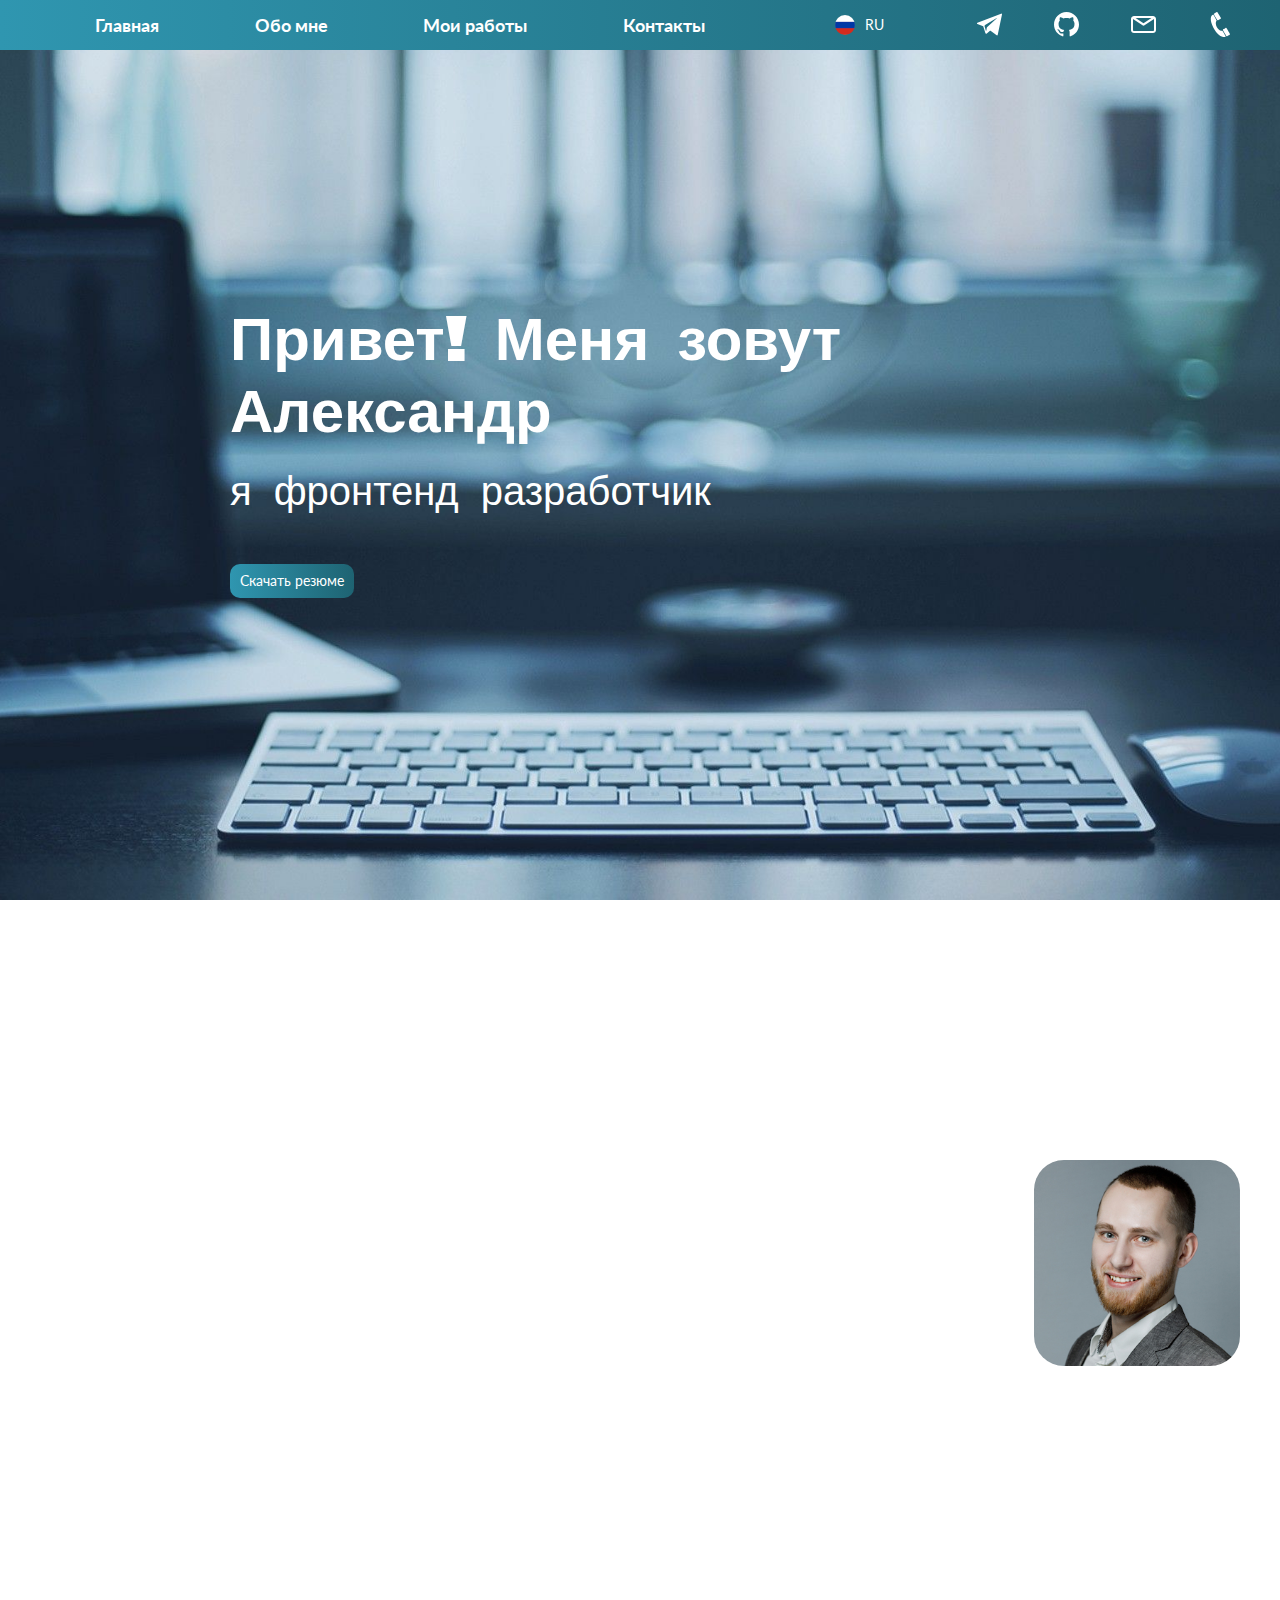
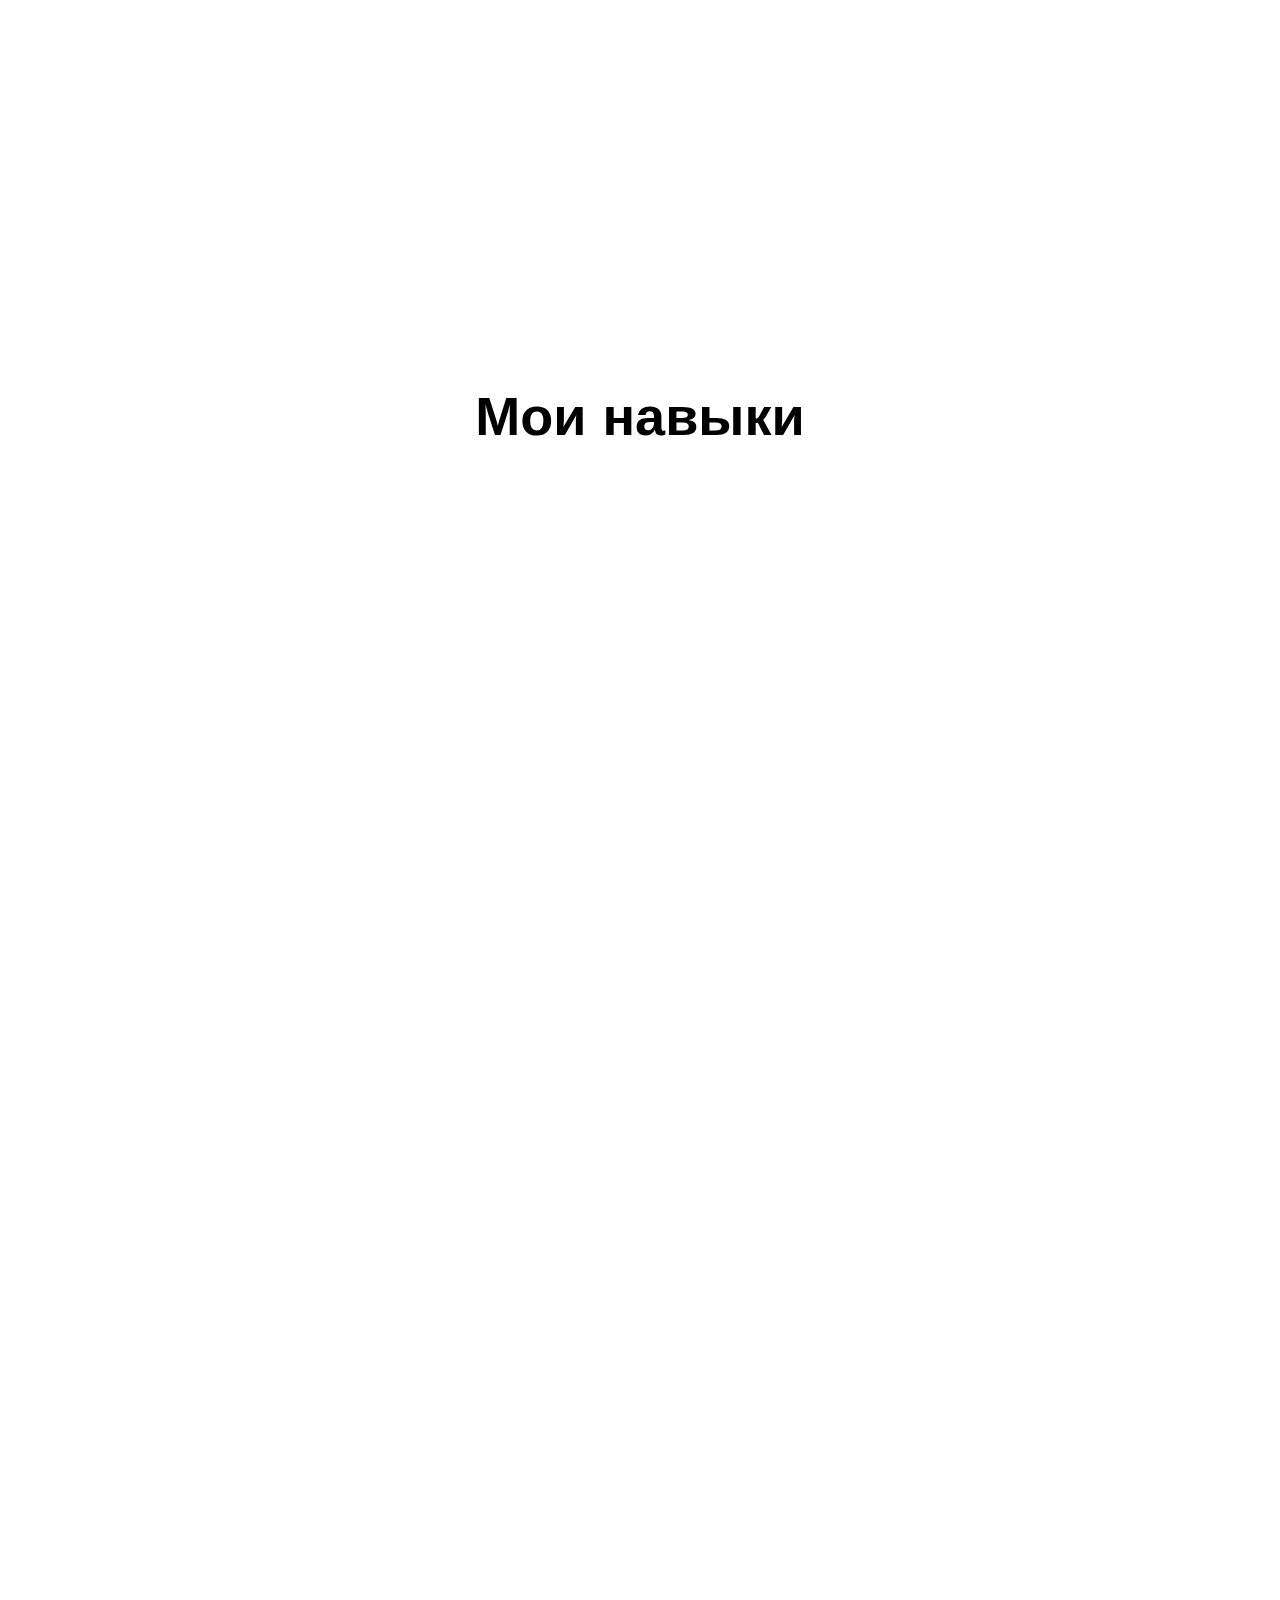
==== commit 628c61e5: "mammut gifs" ====
--- a/index-ru.html
+++ b/index-ru.html
@@ -178,14 +178,14 @@
 
 								</p>
 								<p class="about__text anim-item anim-no-hide">
-								Сейчас я продолжаю своё обучение, в частности более углублённо JavaScript.
+									Сейчас я продолжаю своё обучение, в частности более углублённо JavaScript.
 								</p>
-								
-							</div>
-			
+
+							</div>
+
 						</div>
 					</div>
-			
+
 				</div>
 			</section>
 
@@ -335,9 +335,6 @@
 									<div class="works__list-gif">
 										<img src="./img/works/cloudbudget.gif" alt="">
 									</div>
-									<div class="works__list--mob">
-										<img src="./img/works/cloudbudget-mob.gif" alt="">
-									</div>
 								</a>
 							</li>
 							<li class="works__list-item anim-item anim-no-hide">
@@ -348,9 +345,6 @@
 									<div class="works__list-gif">
 										<img src="./img/works/lemon.gif" alt="">
 									</div>
-									<div class="works__list--mob">
-										<img src="./img/works/lemon-mob.gif" alt="">
-									</div>
 								</a>
 							</li>
 							<li class="works__list-item anim-item anim-no-hide">
@@ -361,9 +355,6 @@
 									<div class="works__list-gif">
 										<img src="./img/works/binary.gif">
 									</div>
-									<div class="works__list--mob">
-										<img src="./img/works/binary-mob.gif">
-									</div>
 								</a>
 							</li>
 							<li class="works__list-item anim-item anim-no-hide">
@@ -372,10 +363,7 @@
 										<img src="./img/works/mammut.png" alt="">
 									</div>
 									<div class="works__list-gif">
-										<img src="./img/works/mammut.png">
-									</div>
-									<div class="works__list--mob">
-										<img src="./img/works/mammut-mob.gif">
+										<img src="./img/works/mammut.gif">
 									</div>
 								</a>
 							</li>
@@ -388,9 +376,6 @@
 									<div class="works__list-gif">
 										<img src="./img/works/finesweet.gif">
 									</div>
-									<div class="works__list--mob">
-										<img src="./img/works/finesweet-mob.gif">
-									</div>
 								</a>
 							</li>
 							<li class="works__list-item anim-item anim-no-hide">
@@ -401,9 +386,6 @@
 									</div>
 									<div class="works__list-gif">
 										<img src="./img/works/domiktut.gif">
-									</div>
-									<div class="works__list--mob">
-										<img src="./img/works/domiktut-mob.gif">
 									</div>
 								</a>
 							</li>
@@ -430,9 +412,6 @@
 									<div class="works__list-gif">
 										<img src="./img/works/free-business-theme.gif">
 									</div>
-									<div class="works__list--mob">
-										<img src="./img/works/free-business-theme-mob.gif">
-									</div>
 								</a>
 							</li>
 							<li class="works__list-item anim-item anim-no-hide">
@@ -444,9 +423,6 @@
 									<div class="works__list-gif">
 										<img src="./img/works/dhl.gif">
 									</div>
-									<div class="works__list--mob">
-										<img src="./img/works/dhl-mob.gif">
-									</div>
 								</a>
 							</li>
 							<li class="works__list-item anim-item anim-no-hide">
@@ -458,9 +434,6 @@
 									<div class="works__list-gif">
 										<img src="./img/works/it-studio.gif">
 									</div>
-									<div class="works__list--mob">
-										<img src="./img/works/it-studio-mob.gif">
-									</div>
 								</a>
 							</li>
 							<li class="works__list-item anim-item anim-no-hide">
@@ -472,9 +445,6 @@
 									<div class="works__list-gif">
 										<img src="./img/works/coinbase.gif">
 									</div>
-									<div class="works__list--mob">
-										<img src="./img/works/coinbase-mob.gif">
-									</div>
 								</a>
 							</li>
 							<li class="works__list-item anim-item anim-no-hide">
@@ -486,9 +456,6 @@
 									<div class="works__list-gif">
 										<img src="./img/works/web-dev.gif">
 									</div>
-									<div class="works__list--mob">
-										<img src="./img/works/web-dev-mob.gif">
-									</div>
 								</a>
 							</li>
 							<li class="works__list-item anim-item anim-no-hide">
@@ -499,9 +466,6 @@
 									</div>
 									<div class="works__list-gif">
 										<img src="./img/works/vs.gif">
-									</div>
-									<div class="works__list--mob">
-										<img src="./img/works/vs-mob.gif">
 									</div>
 								</a>
 							</li>
@@ -634,55 +598,6 @@
 					</div>
 				</div>
 			</section>
-
-			<!-- <section class="main__contact contact scroll" id="contact">
-				<div class="container">
-					<h2 class="contact__heading heading anim-item anim-no-hide">Контакты</h2>
-					<ul class="contact__info anim-item anim-no-hide">
-						<li class="contact__info-item">
-							<div class="contact__info-icon">
-								<img src="./img/contact/location-icon.png" alt="">
-							</div>
-							<div class="contact__info-text">Россия, Санкт-Петербург</div>
-						</li>
-						<li class="contact__info-item">
-							<div class="contact__info-icon">
-								<img src="./img/icons/telegram.svg" alt="">
-							</div>
-							<div class="contact__info-text">
-								<a href="https://t.me/alexx_kis" class="contact__info-link">t.me/alexx_kis</a>
-							</div>
-						</li>
-						<li class="contact__info-item">
-							<div class="contact__info-icon">
-								<img src="./img/icons/github.svg" alt="">
-							</div>
-							<div class="contact__info-text">
-								<a href="https://github.com/alexx-kis"
-									class="contact__info-link">github.com/alexx-kis</a>
-							</div>
-						</li>
-						<li class="contact__info-item">
-							<div class="contact__info-icon">
-								<img src="./img/icons/email.svg" alt="">
-							</div>
-							<div class="contact__info-text">
-								<a href="mailto:alexander.s.kislov@gmail.com"
-									class="contact__info-link">alexander.s.kislov@gmail.com</a>
-							</div>
-						</li>
-						<li class="contact__info-item">
-							<div class="contact__info-icon">
-								<img src="./img/icons/phone.svg" alt="">
-							</div>
-							<div class="contact__info-text">
-								<a href="tel:+79995251970" class="contact__info-link">+7 (999) 525-19-70</a>
-							</div>
-						</li>
-
-					</ul>
-				</div>
-			</section> -->
 
 			<section class="main__contact contact scroll" id="contact">
 				<div class="container">
--- a/css/style.css
+++ b/css/style.css
@@ -595,6 +595,7 @@
 /*==================================== WORKS ====================================*/
 .works {
   padding: 60px 0 0 0;
+  height: 100dvh;
 }
 .works__inner {
   display: -webkit-box;
@@ -1133,11 +1134,18 @@
   .header__socials {
     display: none;
   }
+  .about {
+    padding-top: 65px;
+  }
   .about__title {
     font-size: 2.5dvh;
   }
+  .skills {
+    padding-top: 65px;
+    padding-bottom: 60px;
+  }
   .contact {
-    padding: 60px 0;
+    padding: 65px 0;
   }
   .contact__heading {
     margin-bottom: 20px;
@@ -1173,8 +1181,11 @@
     fill: #ff9500;
   }
   .works {
-    padding-top: 70px;
+    padding-top: 65px;
     padding-bottom: 30px;
+  }
+  .works__heading {
+    margin-bottom: 0;
   }
   .works__list {
     display: none;
@@ -1182,7 +1193,7 @@
   .works__slider {
     display: block;
     margin: 0 auto;
-    width: 40dvh;
+    width: 35dvh;
   }
   .works__slide {
     width: 100%;
@@ -1195,11 +1206,14 @@
     width: 100%;
     border-radius: 1dvh;
   }
+  .works__dots {
+    display: block;
+  }
   .works__dots .slick-dots {
-    margin-top: 1dvh;
     display: -webkit-box;
     display: -ms-flexbox;
     display: flex;
+    margin-top: 2dvh;
     -webkit-box-pack: center;
         -ms-flex-pack: center;
             justify-content: center;
